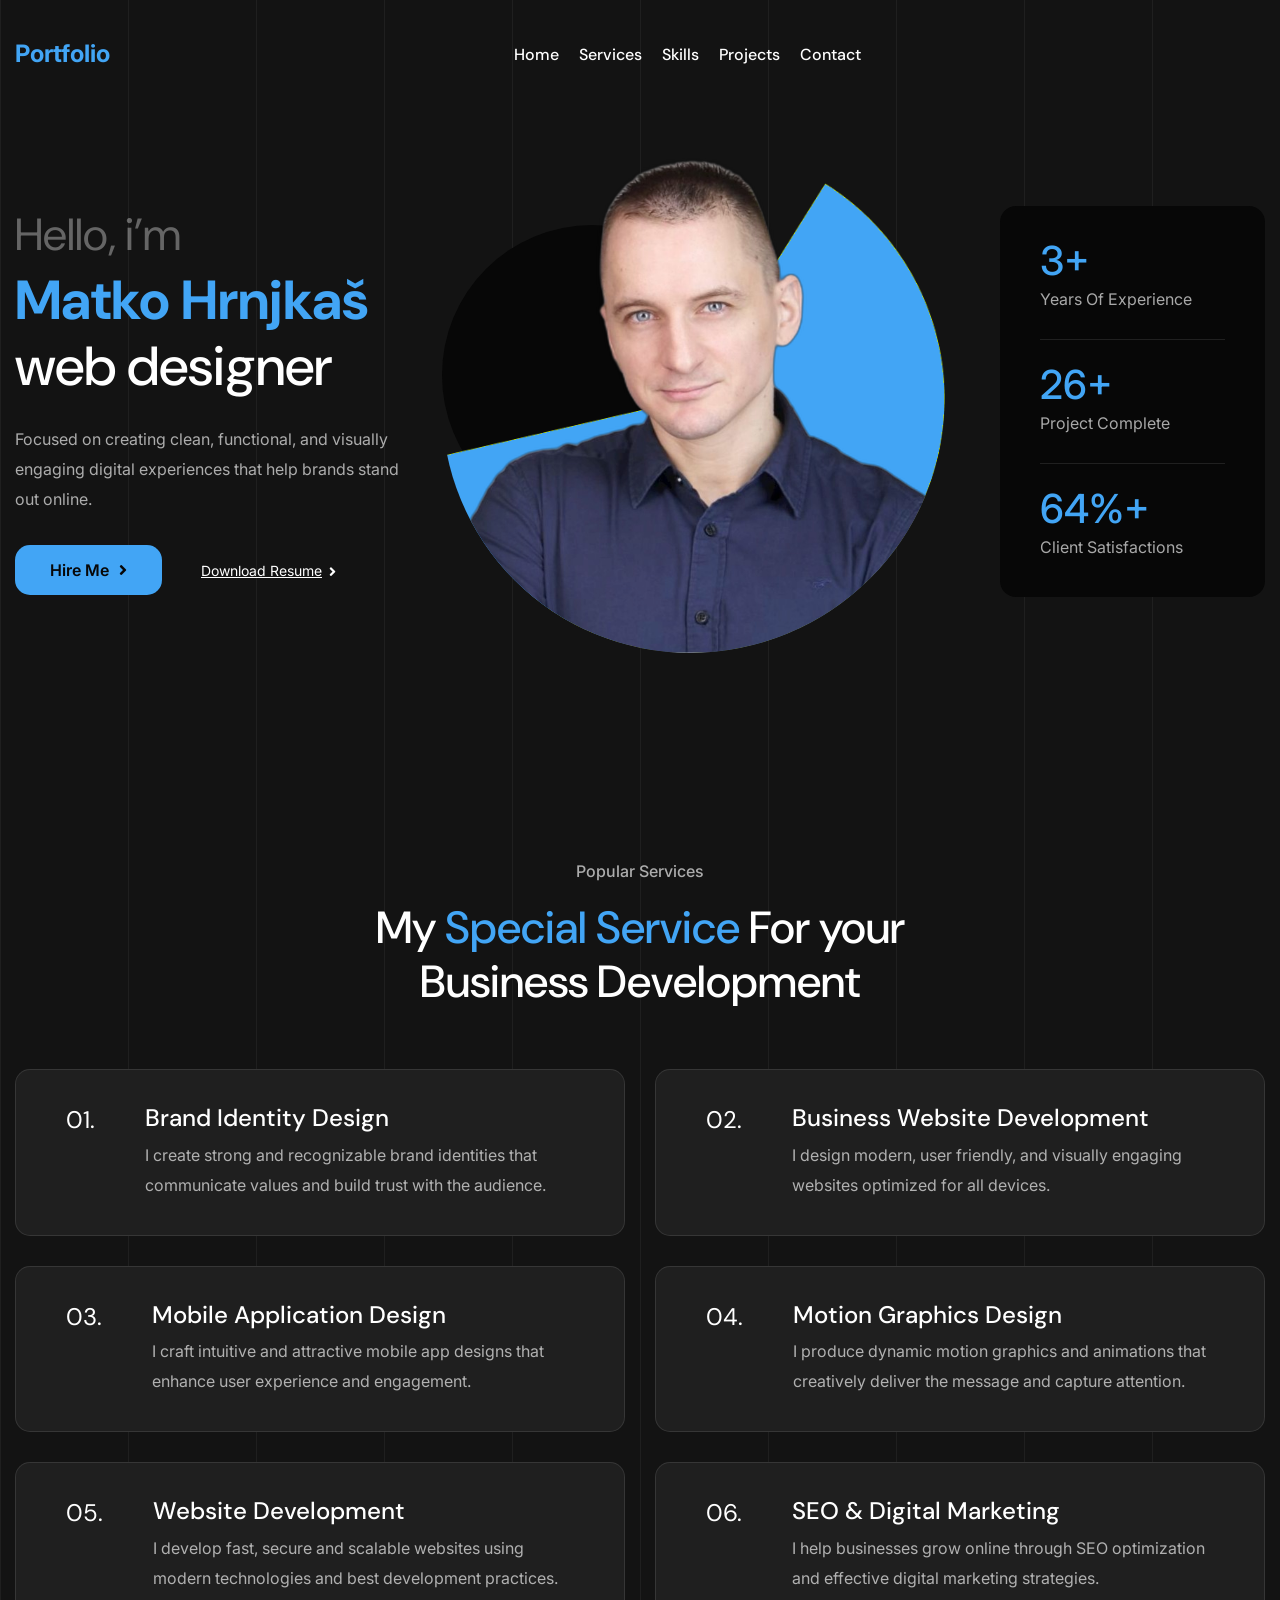
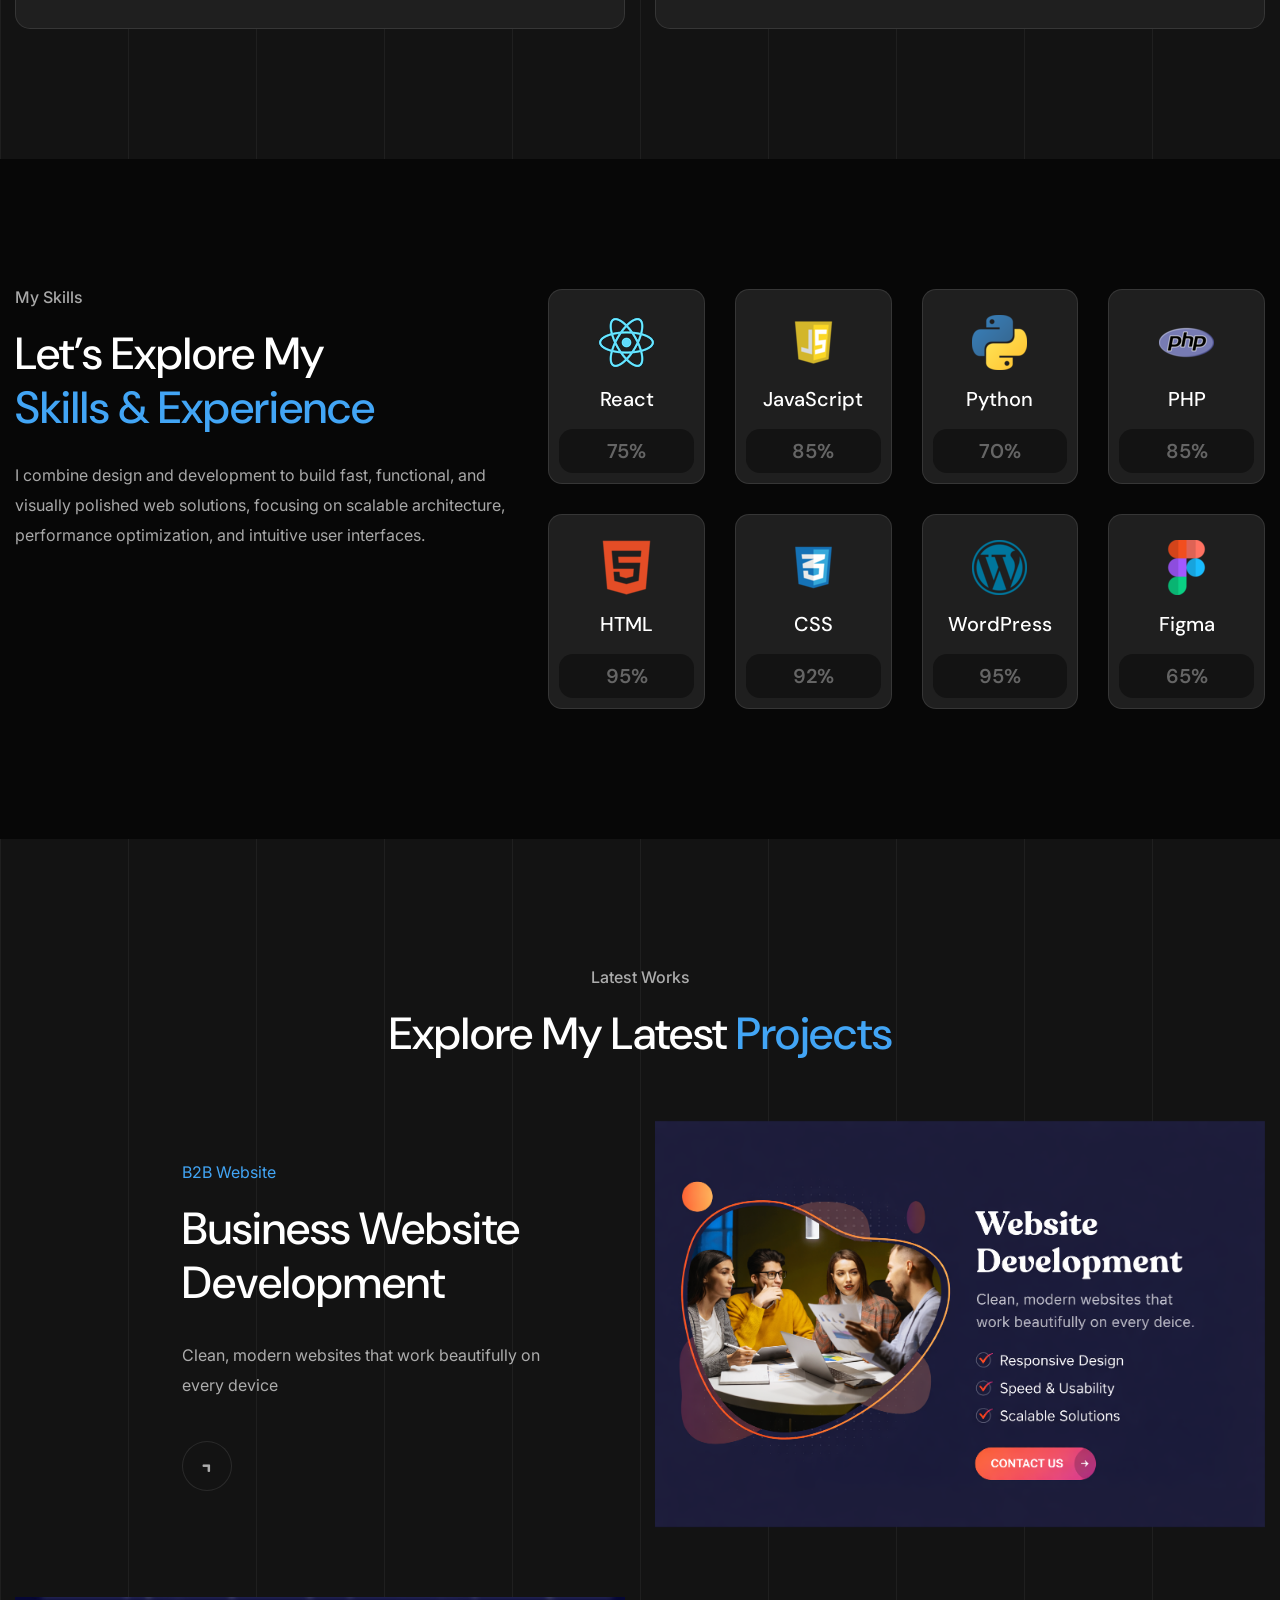
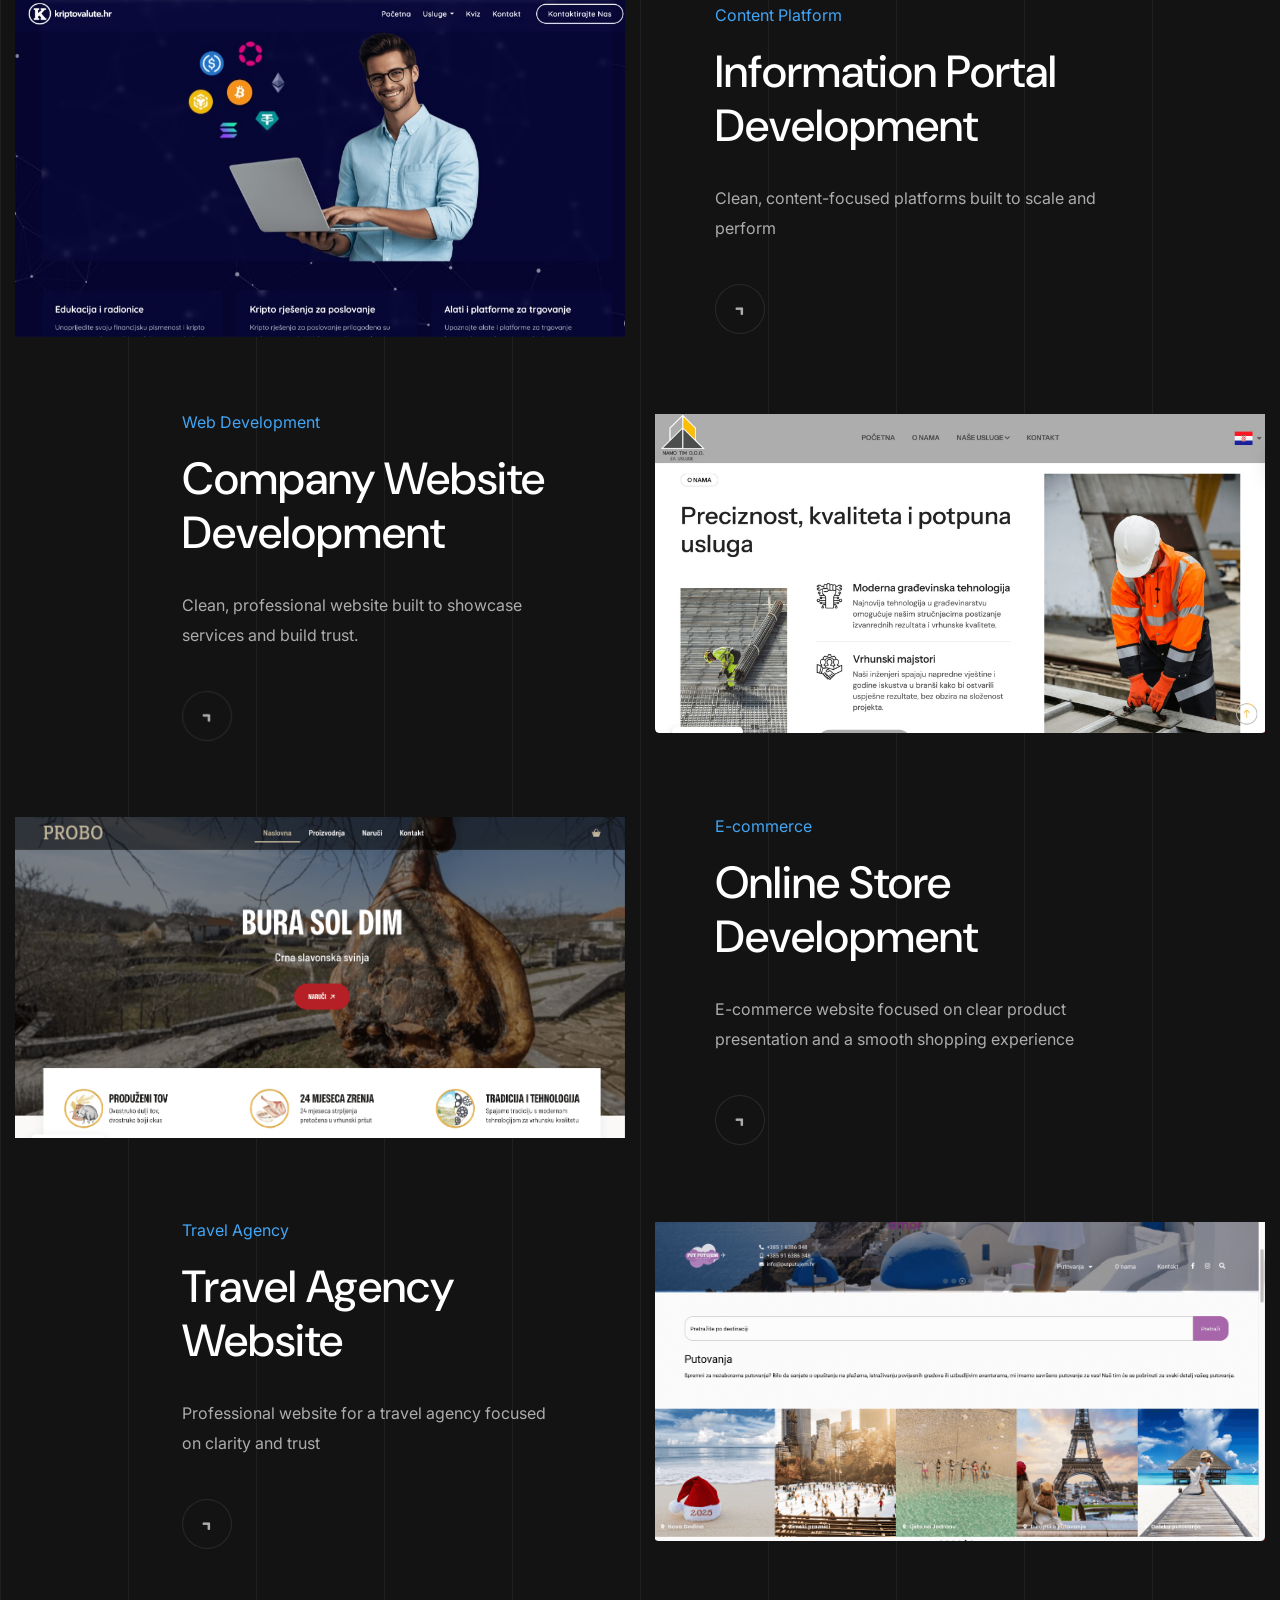
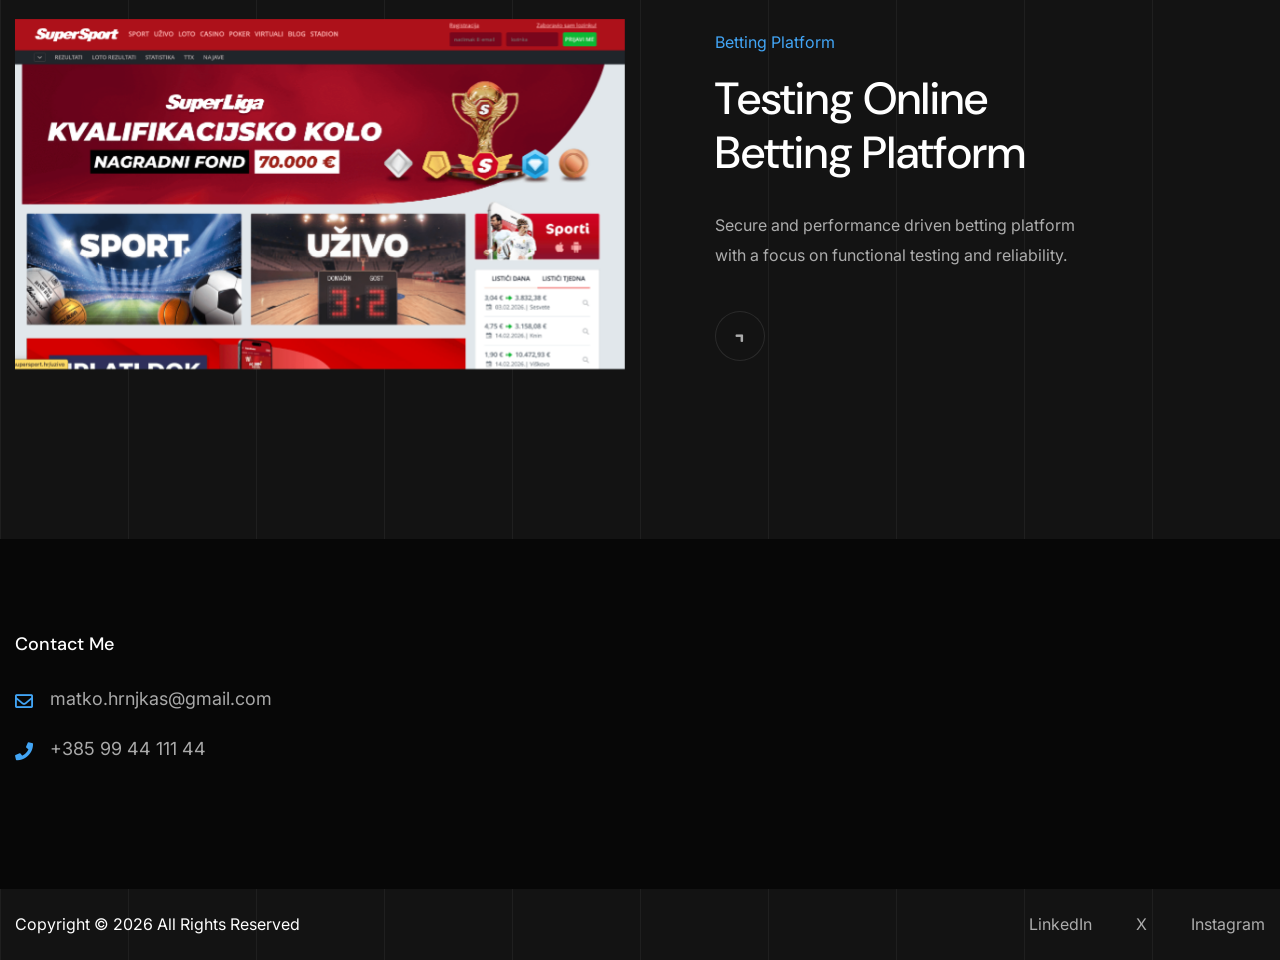
==== index.html @ 4b188180 "Matko portfolio - personalizirana verzija Co-authored-by: Cursor <cursoragent@cursor.com>" ====
<!DOCTYPE html>
<html lang="hr">
<head>
    <meta charset="utf-8">
    <meta name="viewport" content="width=device-width, initial-scale=1">
    <meta name="description" content="Matko Hrnjkaš - web designer i developer. Kreiranje web stranica, brand identiteta i digitalnih rješenja.">
    <title>Matko Hrnjkaš - Web Designer</title>
    <link rel="icon" href="assets/images/favicon.png" type="image/x-icon">
    <link rel="stylesheet" href="https://cdnjs.cloudflare.com/ajax/libs/font-awesome/5.15.4/css/all.min.css">
    <link rel="stylesheet" href="assets/css/bootstrap.min.css">
    <link rel="stylesheet" href="assets/css/animate.min.css">
    <link rel="stylesheet" href="assets/css/style.css">
</head>
<body class="home-one">
    <div class="page-wrapper">

        <div class="preloader"></div>

        <header class="main-header menu-absolute">
            <div class="header-upper">
                <div class="container container-1620 clearfix">

                    <div class="header-inner rel d-flex align-items-center">
                        <div class="logo-outer">
                            <div class="logo"><a href="index.html" style="color: var(--primary-color); font-weight: 700; font-size: 24px; text-decoration: none;">Portfolio</a></div>
                        </div>

                        <div class="nav-outer clearfix mx-auto">
                            <nav class="main-menu navbar-expand-lg">
                                <div class="navbar-header">
                                   <div class="mobile-logo my-15">
                                       <a href="index.html">
                                            <span style="color: var(--primary-color); font-weight: 700; font-size: 24px;">Portfolio</span>
                                       </a>
                                   </div>
                                    <button type="button" class="navbar-toggle me-4" data-bs-toggle="collapse" data-bs-target=".navbar-collapse">
                                        <span class="icon-bar"></span>
                                        <span class="icon-bar"></span>
                                        <span class="icon-bar"></span>
                                    </button>
                                </div>

                                <div class="navbar-collapse collapse clearfix">
                                    <ul class="navigation clearfix">
                                        <li><a href="#home" class="onepage-link">Home</a></li>
                                        <li><a href="#services" class="onepage-link">services</a></li>
                                        <li><a href="#skills" class="onepage-link">skills</a></li>
                                        <li><a href="#portfolio" class="onepage-link">projects</a></li>
                                        <li><a href="mailto:matko.hrnjkas@gmail.com">Contact</a></li>
                                    </ul>
                                </div>
                            </nav>
                        </div>
                    </div>
                </div>
            </div>
        </header>

        <section id="home" class="main-hero-area pt-150 pb-80 rel z-1">
            <div class="container container-1620">
                <div class="row align-items-center">
                    <div class="col-lg-4 col-sm-7">
                        <div class="hero-content rmb-55 wow fadeInUp delay-0-2s">
                            <span class="h2">Hello, i’m </span>
                            <h1><b>Matko Hrnjkaš</b> web designer</h1>
                            <p>Focused on creating clean, functional, and visually engaging digital experiences that help brands stand out online.</p>
                            <div class="hero-btns">
                                <a href="mailto:matko.hrnjkas@gmail.com" class="theme-btn">Hire Me <i class="fas fa-angle-right"></i></a>
                                <a href="mailto:matko.hrnjkas@gmail.com" class="read-more">Download Resume <i class="fas fa-angle-right"></i></a>
                            </div>
                        </div>
                    </div>
                    <div class="col-lg-3 col-sm-5 order-lg-3">
                        <div class="hero-counter-wrap ms-lg-auto rmb-55 wow fadeInUp delay-0-4s">
                            <div class="counter-item counter-text-wrap">
                                <span class="count-text plus" data-speed="3000" data-stop="5">0</span>
                                <span class="counter-title">Years Of Experience</span>
                            </div>
                            <div class="counter-item counter-text-wrap">
                                <span class="count-text plus" data-speed="3000" data-stop="40">0</span>
                                <span class="counter-title">Project Complete</span>
                            </div>
                            <div class="counter-item counter-text-wrap">
                                <span class="count-text percent" data-speed="3000" data-stop="99">0</span>
                                <span class="counter-title">Client Satisfactions</span>
                            </div>
                        </div>
                    </div>
                    <div class="col-lg-5">
                        <div class="author-image-part wow fadeIn delay-0-3s">
                            <div class="bg-circle"></div>
                            <img src="assets/images/hero/me.png" alt="Author">
                            <div class="progress-shape">
                                <img src="assets/images/hero/progress-shape.png?v=3" alt="Progress">
                            </div>
                        </div>
                    </div>
                </div>
            </div>
            <div class="bg-lines">
               <span></span><span></span>
               <span></span><span></span>
               <span></span><span></span>
               <span></span><span></span>
               <span></span><span></span>
            </div>
        </section>

        <section id="services" class="services-area pt-130 rpt-100 pb-100 rpb-70 rel z-1">
            <div class="container">
                <div class="row justify-content-center">
                    <div class="col-xl-6 col-lg-8">
                        <div class="section-title text-center mb-60 wow fadeInUp delay-0-2s">
                            <span class="sub-title mb-15">Popular Services</span>
                            <h2>My <span>Special Service</span> For your Business Development</h2>
                        </div>
                    </div>
                </div>
                <div class="row">
                    <div class="col-lg-6">
                        <div class="service-item wow fadeInUp delay-0-2s">
                            <div class="number">01.</div>
                            <div class="content">
                                <h4>Brand Identity Design</h4>
                                <p>I create strong and recognizable brand identities that communicate values and build trust with the audience.</p>
                            </div>
                           
                        </div>
                    </div>
                    <div class="col-lg-6">
                        <div class="service-item wow fadeInUp delay-0-4s">
                            <div class="number">02.</div>
                            <div class="content">
                                <h4>Business Website Development</h4>
                                <p>I design modern, user friendly, and visually engaging websites optimized for all devices.</p>
                            </div>
                           
                        </div>
                    </div>
                    <div class="col-lg-6">
                        <div class="service-item wow fadeInUp delay-0-2s">
                            <div class="number">03.</div>
                            <div class="content">
                                <h4>Mobile Application Design</h4>
                                <p>I craft intuitive and attractive mobile app designs that enhance user experience and engagement.</p>
                            </div>
                           
                        </div>
                    </div>
                    <div class="col-lg-6">
                        <div class="service-item wow fadeInUp delay-0-4s">
                            <div class="number">04.</div>
                            <div class="content">
                                <h4>Motion Graphics Design</h4>
                                <p>I produce dynamic motion graphics and animations that creatively deliver the message and capture attention.</p>
                            </div>
                           
                        </div>
                    </div>
                    <div class="col-lg-6">
                        <div class="service-item wow fadeInUp delay-0-2s">
                            <div class="number">05.</div>
                            <div class="content">
                                <h4>Website Development</h4>
                                <p>I develop fast, secure and scalable websites using modern technologies and best development practices.</p>
                            </div>
                            
                        </div>
                    </div>
                    <div class="col-lg-6">
                        <div class="service-item wow fadeInUp delay-0-4s">
                            <div class="number">06.</div>
                            <div class="content">
                                <h4>SEO & Digital Marketing</h4>
                                <p>I help businesses grow online through SEO optimization and effective digital marketing strategies.</p>
                            </div>
                            
                        </div>
                    </div>
                </div>
            </div>
            <div class="bg-lines">
               <span></span><span></span>
               <span></span><span></span>
               <span></span><span></span>
               <span></span><span></span>
               <span></span><span></span>
            </div>
        </section>

        <section id="skills" class="skill-area rel z-1">
            <div class="for-bgc-black pt-130 rpt-100 pb-100 rpb-70">
                <div class="container">
                    <div class="row gap-100">
                        <div class="col-lg-5">
                            <div class="skill-content-part rel z-2 rmb-55 wow fadeInUp delay-0-2s">
                                <div class="section-title mb-40">
                                    <span class="sub-title mb-15">My Skills</span>
                                    <h2>Let’s Explore My<br><span>Skills & Experience</span></h2>
                                    <p>I combine design and development to build fast, functional, and visually polished web solutions, focusing on scalable architecture, performance optimization, and intuitive user interfaces.</p>
                                </div>
                                
                            </div>
                        </div>
                        <div class="col-lg-7">
                            <div class="skill-items-wrap">
                                <div class="row">
                                    <div class="col-xl-3 col-lg-4 col-md-3 col-sm-4 col-6">
                                        <div class="skill-item wow fadeInUp delay-0-2s">
                                            <img src="assets/images/skills/skill1.png?v=7" alt="React">
                                            <h5>React</h5>
                                            <span class="percent">75%</span>
                                        </div>
                                    </div>
                                    <div class="col-xl-3 col-lg-4 col-md-3 col-sm-4 col-6">
                                        <div class="skill-item wow fadeInUp delay-0-3s">
                                            <img src="assets/images/skills/skill2.png?v=7" alt="JavaScript">
                                            <h5>JavaScript</h5>
                                            <span class="percent">85%</span>
                                        </div>
                                    </div>
                                    <div class="col-xl-3 col-lg-4 col-md-3 col-sm-4 col-6">
                                        <div class="skill-item wow fadeInUp delay-0-5s">
                                            <img src="assets/images/skills/skill4.png?v=7" alt="Python">
                                            <h5>Python</h5>
                                            <span class="percent">70%</span>
                                        </div>
                                    </div>
                                    <div class="col-xl-3 col-lg-4 col-md-3 col-sm-4 col-6">
                                        <div class="skill-item wow fadeInUp delay-0-5s">
                                            <img src="assets/images/skills/skill8.png?v=8" alt="PHP">
                                            <h5>PHP</h5>
                                            <span class="percent">85%</span>
                                        </div>
                                    </div>
                                    <div class="col-xl-3 col-lg-4 col-md-3 col-sm-4 col-6">
                                        <div class="skill-item wow fadeInUp delay-0-4s">
                                            <img src="assets/images/skills/skill3.png?v=8" alt="HTML">
                                            <h5>HTML</h5>
                                            <span class="percent">95%</span>
                                        </div>
                                    </div>
                                    
                                    <div class="col-xl-3 col-lg-4 col-md-3 col-sm-4 col-6">
                                        <div class="skill-item wow fadeInUp delay-0-2s">
                                            <img src="assets/images/skills/skill5.png?v=7" alt="CSS">
                                            <h5>CSS</h5>
                                            <span class="percent">92%</span>
                                        </div>
                                    </div>
                                    <div class="col-xl-3 col-lg-4 col-md-3 col-sm-4 col-6">
                                        <div class="skill-item wow fadeInUp delay-0-3s">
                                            <img src="assets/images/skills/skill6.png?v=7" alt="WordPress">
                                            <h5>WordPress</h5>
                                            <span class="percent">95%</span>
                                        </div>
                                    </div>
                                    <div class="col-xl-3 col-lg-4 col-md-3 col-sm-4 col-6">
                                        <div class="skill-item wow fadeInUp delay-0-4s">
                                            <img src="assets/images/skills/skill7.png?v=7" alt="Figma">
                                            <h5>Figma</h5>
                                            <span class="percent">65%</span>
                                        </div>
                                    </div>
                                    
                                </div>
                            </div>
                        </div>
                    </div>
                </div>
            </div>
            <div class="bg-lines">
               <span></span><span></span>
               <span></span><span></span>
               <span></span><span></span>
               <span></span><span></span>
               <span></span><span></span>
            </div>
        </section>

        <section id="portfolio" class="projects-area pt-130 rpt-100 pb-100 rpb-70 rel z-1">
            <div class="container">
                <div class="row justify-content-center">
                    <div class="col-xl-12">
                        <div class="section-title text-center mb-60 wow fadeInUp delay-0-2s">
                            <span class="sub-title mb-15">Latest Works</span>
                            <h2>Explore My Latest <span>Projects</span></h2>
                        </div>
                    </div>
                </div>
                <div class="row align-items-center pb-25">
                    <div class="col-lg-6 order-lg-2">
                        <div class="project-image wow fadeInLeft delay-0-2s">
                            <img src="assets/images/projects/project2.png" alt="Project">
                        </div>
                    </div>
                    <div class="col-xl-5 col-lg-6 ms-auto">
                        <div class="project-content wow fadeInRight delay-0-2s">
                            <span class="sub-title">B2B Website</span>
                            <h2><a href="https://web.blocksize.hr/" target="_blank" rel="noopener noreferrer">Business Website Development</a></h2>
                            <p>Clean, modern websites that work beautifully on every device</p>
                            <a href="https://web.blocksize.hr/" target="_blank" rel="noopener noreferrer" class="details-btn"><i class="fas fa-angle-right"></i></a>
                        </div>
                    </div>
                </div>
                <div class="row align-items-center pb-25">
                    <div class="col-lg-6">
                        <div class="project-image wow fadeInLeft delay-0-2s">
                            <img src="assets/images/projects/project3.png" alt="Project">
                        </div>
                    </div>
                    <div class="col-xl-5 col-lg-6">
                        <div class="project-content wow fadeInRight delay-0-2s">
                            <span class="sub-title">Content Platform</span>
                            <h2><a href="https://www.kriptovalute.hr/" target="_blank" rel="noopener noreferrer">Information Portal Development</a></h2>
                            <p>Clean, content-focused platforms built to scale and perform</p>
                            <a href="https://www.kriptovalute.hr/" target="_blank" rel="noopener noreferrer" class="details-btn"><i class="fas fa-angle-right"></i></a>
                        </div>
                    </div>
                </div>
                <div class="row align-items-center pb-25">
                    <div class="col-lg-6 order-lg-2">
                        <div class="project-image">
                            <img src="assets/images/projects/project4.jpg?v=2" alt="Company Website Development">
                        </div>
                    </div>
                    <div class="col-xl-5 col-lg-6 ms-auto">
                        <div class="project-content">
                            <span class="sub-title">Web Development</span>
                            <h2><a href="https://www.namotim.hr/">Company Website Development</a></h2>
                            <p>Clean, professional website built to showcase services and build trust.</p>
                            <a href="https://www.namotim.hr/" target="_blank" rel="noopener noreferrer" class="details-btn"><i class="fas fa-angle-right"></i></a>
                        </div>
                    </div>
                </div>
                <div class="row align-items-center pb-25">
                    <div class="col-lg-6">
                        <div class="project-image wow fadeInLeft delay-0-2s">
                            <img src="assets/images/projects/Probo.hr.png" alt="Project">
                        </div>
                    </div>
                    <div class="col-xl-5 col-lg-6">
                        <div class="project-content wow fadeInRight delay-0-2s">
                            <span class="sub-title">E-commerce</span>
                            <h2><a href="https://www.probo.hr/" target="_blank" rel="noopener noreferrer">Online Store Development</a></h2>
                            <p>E-commerce website focused on clear product presentation and a smooth shopping experience</p>
                            <a href="https://www.probo.hr/" target="_blank" rel="noopener noreferrer" class="details-btn"><i class="fas fa-angle-right"></i></a>
                        </div>
                    </div>
                </div>
                <div class="row align-items-center pb-25">
                    <div class="col-lg-6 order-lg-2">
                        <div class="project-image wow fadeInLeft delay-0-2s">
                            <img src="assets/images/projects/Putputujem.png" alt="Project">
                        </div>
                    </div>
                    <div class="col-xl-5 col-lg-6 ms-auto">
                        <div class="project-content wow fadeInRight delay-0-2s">
                            <span class="sub-title">Travel Agency</span>
                            <h2><a href="https://www.putputujem.hr/" target="_blank" rel="noopener noreferrer">Travel Agency Website</a></h2>
                            <p>Professional website for a travel agency focused on clarity and trust</p>
                            <a href="https://www.putputujem.hr/" target="_blank" rel="noopener noreferrer" class="details-btn"><i class="fas fa-angle-right"></i></a>
                        </div>
                    </div>
                </div>
                <div class="row align-items-center pb-25">
                    <div class="col-lg-6">
                        <div class="project-image wow fadeInLeft delay-0-2s">
                            <img src="assets/images/projects/SuperSport.png" alt="Project">
                        </div>
                    </div>
                    <div class="col-xl-5 col-lg-6">
                        <div class="project-content wow fadeInRight delay-0-2s">
                            <span class="sub-title">Betting Platform</span>
                            <h2><a href="https://www.supersport.hr/" target="_blank" rel="noopener noreferrer">Testing Online Betting Platform</a></h2>
                            <p>Secure and performance driven betting platform with a focus on functional testing and reliability.</p>
                            <a href="https://www.supersport.hr/" target="_blank" rel="noopener noreferrer" class="details-btn"><i class="fas fa-angle-right"></i></a>
                        </div>
                    </div>
                </div>
            </div>
            <div class="bg-lines">
               <span></span><span></span>
               <span></span><span></span>
               <span></span><span></span>
               <span></span><span></span>
               <span></span><span></span>
            </div>
        </section>

        <footer class="main-footer rel z-1">
            <div class="footer-top-wrap bgc-black pt-100 pb-75">
                <div class="container">
                    <div class="row">
                        <div class="col-lg-12">
                            <div class="footer-widget widget_contact_info wow fadeInUp delay-0-6s">
                                <h6 class="footer-title">Contact Me</h6>
                                <ul>
                                    <li><i class="far fa-envelope"></i> <a href="mailto:matko.hrnjkas@gmail.com">matko.hrnjkas@gmail.com</a></li>
                                    <li><i class="fas fa-phone"></i> <a href="tel:+385994411144">+385 99 44 111 44</a></li>
                                </ul>
                            </div>
                        </div>
                    </div>
                </div>
            </div>
            <div class="footer-bottom pt-20 pb-5 rpt-25">
                <div class="container">
                   <div class="row">
                       <div class="col-lg-6">
                            <div class="copyright-text">
                                <p>Copyright © <script>document.write(new Date().getFullYear())</script> All Rights Reserved</p>
                            </div>
                       </div>
                       <div class="col-lg-6 text-lg-end">
                           <ul class="footer-bottom-nav">
                            <li><a href="https://www.linkedin.com/in/mhrnjkas/">LinkedIn</a></li>
                               <li><a href="https://x.com/matkobtc">X</a></li>
                               <li><a href="https://www.instagram.com/m4tk00">Instagram</a></li>
                              
                           </ul>
                       </div>
                   </div>
                    <button class="scroll-top scroll-to-target" data-target="html"><span class="fas fa-angle-double-up"></span></button>
                </div>
                <div class="bg-lines">
                   <span></span><span></span>
                   <span></span><span></span>
                   <span></span><span></span>
                   <span></span><span></span>
                   <span></span><span></span>
                </div>
            </div>
        </footer>

    </div>
   
    
    <script src="assets/js/jquery-3.6.0.min.js"></script>
    <script src="assets/js/bootstrap.min.js"></script>
    <script src="assets/js/appear.min.js"></script>
    <script src="assets/js/wow.min.js"></script>
    <script src="assets/js/script.js"></script>
</body>
</html>
---- assets/css/style.css ----
@charset "UTF-8";
@import url("https://fonts.googleapis.com/css2?family=DM+Sans:wght@400;500;700&family=Inter:wght@400;500&display=swap");
/*******************************************************/
/******************* ## Default Style *****************/
/*******************************************************/
* {
  margin: 0;
  padding: 0;
  border: none;
  outline: none;
  -webkit-box-shadow: none;
  box-shadow: none; }

body {
  color: var(--base-color);
  background: #131313;
  font-weight: 400;
  line-height: 30px;
  font-size: 16px;
  font-family: "Inter", sans-serif;
  --base-color: rgba(255, 255, 255, 0.65);
  --heading-color: #FFFFFF;
  --primary-color: #42A5F5;
  --lighter-color: #1F1F1F;
  --black-color: #070707;
  --border-color: rgba(255, 255, 255, 0.1); }

a {
  color: var(--base-color);
  cursor: pointer;
  outline: none;
  -webkit-transition: 0.5s;
  -o-transition: 0.5s;
  transition: 0.5s;
  text-decoration: none; }
  a:hover, a:focus, a:visited {
    text-decoration: none;
    outline: none; }
  a:hover {
    color: var(--primary-color); }

h1 a, h2 a, h3 a, h4 a, h5 a, h6 a {
  color: var(--heading-color); }

.text-white h1,
.text-white h2,
.text-white h3,
.text-white h4,
.text-white h5,
.text-white h6,
.text-white h1 a,
.text-white h2 a,
.text-white h3 a,
.text-white h4 a,
.text-white h5 a,
.text-white h6 a {
  color: white; }

ul, li {
  list-style: none;
  padding: 0;
  margin: 0; }

img {
  max-width: 100%;
  display: inline-block; }

mark {
  color: var(--primary-color);
  background: transparent;
  text-decoration: underline; }

header:after, section:after, footer:after {
  display: block;
  clear: both;
  content: ""; }

/*======= Input Styles =======*/
input,
select,
textarea,
.nice-select,
.form-control {
  width: 100%;
  height: auto;
  border: none;
  font-size: 20px;
  border-radius: 0;
  padding: 20px 0;
  background-color: #fff;
  border-bottom: 2px solid rgba(41, 41, 41, 0.1); }
  input::-webkit-input-placeholder,
  select::-webkit-input-placeholder,
  textarea::-webkit-input-placeholder,
  .nice-select::-webkit-input-placeholder,
  .form-control::-webkit-input-placeholder {
    color: var(--heading-color); }
  input:-ms-input-placeholder,
  select:-ms-input-placeholder,
  textarea:-ms-input-placeholder,
  .nice-select:-ms-input-placeholder,
  .form-control:-ms-input-placeholder {
    color: var(--heading-color); }
  input::-ms-input-placeholder,
  select::-ms-input-placeholder,
  textarea::-ms-input-placeholder,
  .nice-select::-ms-input-placeholder,
  .form-control::-ms-input-placeholder {
    color: var(--heading-color); }
  input::placeholder,
  select::placeholder,
  textarea::placeholder,
  .nice-select::placeholder,
  .form-control::placeholder {
    color: var(--heading-color); }
  input:focus,
  select:focus,
  textarea:focus,
  .nice-select:focus,
  .form-control:focus {
    border-bottom: 2px solid rgba(41, 41, 41, 0.1); }

.nice-select {
  font-size: 20px;
  line-height: 1.3; }
  .nice-select:after {
    width: 8px;
    height: 8px;
    right: 8px;
    border-color: var(--heading-color); }
  .nice-select .current {
    font-weight: 500;
    color: var(--heading-color); }
  .nice-select .list {
    min-width: 100%;
    border-radius: 0; }

textarea {
  display: inherit;
  padding-top: 20px; }

label {
  cursor: pointer;
  font-weight: 500;
  margin-bottom: 5px;
  color: var(--base-color); }

.form-group {
  position: relative;
  margin-bottom: 15px; }

input:focus,
button:focus,
.form-control:focus {
  outline: none;
  -webkit-box-shadow: none;
  box-shadow: none;
  border-color: #cfdbf1; }

input[type=search]::-ms-clear {
  display: none;
  width: 0;
  height: 0; }

input[type=search]::-ms-reveal {
  display: none;
  width: 0;
  height: 0; }

input[type=search]::-webkit-search-decoration,
input[type=search]::-webkit-search-cancel-button,
input[type=search]::-webkit-search-results-button,
input[type=search]::-webkit-search-results-decoration {
  display: none; }

input[type=checkbox], input[type=radio] {
  height: auto;
  width: auto; }

/* For Scroll Animation */
html {
  scroll-behavior: unset !important; }

/*******************************************************/
/*****************  ## Common Classes *****************/
/*******************************************************/
.page-wrapper {
  position: relative;
  z-index: 9;
  width: 100%;
  margin: 0 auto;
  overflow: hidden;
  min-width: 300px; }

@media only screen and (min-width: 1200px) {
  .container {
    max-width: 1320px;
    padding-left: 15px;
    padding-right: 15px; }
    .container.container-1620 {
      max-width: 1650px; }
    .container.container-1200 {
      max-width: 1230px; } }

@media only screen and (min-width: 1400px) {
  .container-fluid {
    padding-left: 70px;
    padding-right: 70px; } }

@media only screen and (min-width: 1400px) {
  .container-fluid.gap-wide {
    padding-left: 100px;
    padding-right: 100px; } }

.row {
  --bs-gutter-x: 30px; }

@media only screen and (min-width: 1200px) {
  .row-cols-xl-7 > * {
    width: 14.2857%;
    -webkit-box-flex: 0;
    -ms-flex: 0 0 auto;
    flex: 0 0 auto; } }

.no-gap {
  margin-left: 0;
  margin-right: 0; }
  .no-gap > div {
    padding-left: 0;
    padding-right: 0; }

@media only screen and (min-width: 1400px) {
  .gap-10 {
    --bs-gutter-x: 10px; } }

@media only screen and (min-width: 1400px) {
  .gap-20 {
    --bs-gutter-x: 20px; } }

@media only screen and (min-width: 1400px) {
  .gap-30 {
    --bs-gutter-x: 30px; } }

@media only screen and (min-width: 1400px) {
  .gap-40 {
    --bs-gutter-x: 40px; } }

@media only screen and (min-width: 1400px) {
  .gap-50 {
    --bs-gutter-x: 50px; } }

@media only screen and (min-width: 1400px) {
  .gap-60 {
    --bs-gutter-x: 60px; } }

@media only screen and (min-width: 1400px) {
  .gap-70 {
    --bs-gutter-x: 70px; } }

@media only screen and (min-width: 1400px) {
  .gap-80 {
    --bs-gutter-x: 80px; } }

@media only screen and (min-width: 1400px) {
  .gap-90 {
    --bs-gutter-x: 90px; } }

@media only screen and (min-width: 1400px) {
  .gap-100 {
    --bs-gutter-x: 100px; } }

@media only screen and (min-width: 1400px) {
  .gap-110 {
    --bs-gutter-x: 110px; } }

@media only screen and (min-width: 1400px) {
  .gap-120 {
    --bs-gutter-x: 120px; } }

@media only screen and (min-width: 1400px) {
  .gap-130 {
    --bs-gutter-x: 130px; } }

@media only screen and (min-width: 1400px) {
  .gap-140 {
    --bs-gutter-x: 140px; } }

@media only screen and (min-width: 1400px) {
  .gap-150 {
    --bs-gutter-x: 150px; } }

@media only screen and (max-width: 375px) {
  .col-small {
    -webkit-box-flex: 0;
    -ms-flex: 0 0 100%;
    flex: 0 0 100%;
    max-width: 100%; } }

/** Section Title style **/
.section-title {
  margin-top: -7px; }
  .section-title .sub-title {
    font-weight: 500;
    display: block;
    color: rgba(255, 255, 255, 0.65); }
  .section-title h2 {
    margin-bottom: 25px; }
    .section-title h2 span {
      color: var(--primary-color); }
    @media only screen and (max-width: 767px) {
      .section-title h2 {
        font-size: 35px; } }
    @media only screen and (max-width: 479px) {
      .section-title h2 {
        font-size: 30px;
        line-height: 1.3; } }
  .section-title h6 {
    font-size: 18px; }
    .section-title h6 span {
      color: var(--primary-color); }

/** Button style **/
.theme-btn,
a.theme-btn {
  z-index: 1;
  cursor: pointer;
  overflow: hidden;
  -webkit-transition: 0.5s;
  -o-transition: 0.5s;
  transition: 0.5s;
  font-weight: 600;
  text-align: center;
  padding: 10px 35px;
  -webkit-box-align: center;
  -ms-flex-align: center;
  align-items: center;
  position: relative;
  color: var(--black-color);
  border-radius: 15px;
  display: -webkit-inline-box;
  display: -ms-inline-flexbox;
  display: inline-flex;
  -webkit-box-pack: center;
  -ms-flex-pack: center;
  justify-content: center;
  text-transform: capitalize;
  background: var(--primary-color); }
  .theme-btn i,
  a.theme-btn i {
    -webkit-transition: 0.5s;
    -o-transition: 0.5s;
    transition: 0.5s;
    margin-left: 10px; }
  .theme-btn:hover i,
  a.theme-btn:hover i {
    margin-left: 13px;
    margin-right: -3px; }
  @media only screen and (max-width: 575px) {
    .theme-btn,
    a.theme-btn {
      padding: 8px 25px; } }
  .theme-btn.style-two,
  a.theme-btn.style-two {
    color: var(--base-color);
    background: transparent;
    border: 1px solid rgba(41, 41, 41, 0.1); }
    .theme-btn.style-two:hover,
    a.theme-btn.style-two:hover {
      color: white;
      background: var(--primary-color);
      border-color: var(--primary-color); }
  .theme-btn.style-three,
  a.theme-btn.style-three {
    background: var(--heading-color); }

/* Details Btn */
.details-btn {
  width: 50px;
  height: 50px;
  background: #131313;
  line-height: 50px;
  border-radius: 50%;
  text-align: center;
  display: inline-block;
  -webkit-transform: rotate(-45deg);
  -ms-transform: rotate(-45deg);
  transform: rotate(-45deg);
  border: 1px solid var(--border-color); }
  .details-btn:hover {
    color: var(--black-color);
    background: var(--primary-color); }

/* Read More */
.read-more {
  color: white;
  font-size: 14px;
  -webkit-box-align: center;
  -ms-flex-align: center;
  align-items: center;
  display: -webkit-inline-box;
  display: -ms-inline-flexbox;
  display: inline-flex;
  text-transform: capitalize; }
  .read-more i {
    float: right;
    margin-top: 2px;
    margin-left: 7px;
    -webkit-transition: 0.5s;
    -o-transition: 0.5s;
    transition: 0.5s; }
  .read-more:hover {
    color: var(--primary-color); }
    .read-more:hover i {
      margin-left: 10px; }

/* List style one */
.list-style-one li {
  color: white;
  display: -webkit-box;
  display: -ms-flexbox;
  display: flex;
  font-weight: 500;
  -webkit-box-align: center;
  -ms-flex-align: center;
  align-items: center; }
  @media only screen and (min-width: 376px) {
    .list-style-one li {
      font-size: 20px; } }
  .list-style-one li:before {
    content: "\f00c";
    line-height: 1;
    margin-top: 2px;
    margin-right: 12px;
    color: var(--primary-color);
    font-family: "Font Awesome 5 Pro"; }
  .list-style-one li:not(:last-child) {
    margin-bottom: 20px; }

.list-style-one.two-column {
  display: -webkit-box;
  display: -ms-flexbox;
  display: flex;
  -ms-flex-wrap: wrap;
  flex-wrap: wrap; }
  .list-style-one.two-column li {
    width: 48%; }
    @media only screen and (max-width: 479px) {
      .list-style-one.two-column li {
        width: 100%; } }

/* List style two */
.list-style-two li {
  display: -webkit-box;
  display: -ms-flexbox;
  display: flex;
  -webkit-box-align: center;
  -ms-flex-align: center;
  align-items: center; }
  @media only screen and (min-width: 376px) {
    .list-style-two li {
      font-size: 20px; } }
  .list-style-two li:before {
    content: "\f00c";
    line-height: 1;
    font-size: 16px;
    margin-right: 20px;
    color: var(--lighter-color);
    width: 30px;
    height: 30px;
    background: var(--primary-color);
    line-height: 30px;
    border-radius: 50%;
    text-align: center;
    font-family: "Font Awesome 5 Pro"; }
  .list-style-two li:not(:last-child) {
    margin-bottom: 25px; }

/** Social Link One **/
.social-style-one {
  -ms-flex-wrap: wrap;
  flex-wrap: wrap;
  display: -webkit-inline-box;
  display: -ms-inline-flexbox;
  display: inline-flex;
  margin-left: -5px;
  margin-right: -5px; }
  .social-style-one a {
    color: #B0AFAF;
    font-size: 14px;
    margin-left: 5px;
    margin-right: 5px;
    width: 35px;
    height: 35px;
    background: #0C0B0B;
    line-height: 35px;
    border-radius: 50%;
    text-align: center; }
    .social-style-one a:hover {
      color: var(--black-color);
      background: var(--primary-color); }

/** Social Link Two **/
.social-style-two {
  -ms-flex-wrap: wrap;
  flex-wrap: wrap;
  display: -webkit-inline-box;
  display: -ms-inline-flexbox;
  display: inline-flex;
  margin-left: -12px;
  margin-right: -12px; }
  .social-style-two a {
    color: rgba(255, 255, 255, 0.35);
    margin-left: 12px;
    margin-right: 12px; }
    .social-style-two a:hover {
      color: var(--primary-color); }

/*** Preloader style ** */
.preloader {
  position: fixed;
  left: 0;
  top: 0;
  width: 100%;
  height: 100%;
  z-index: 9999999;
  background-color: #131313;
  background-repeat: no-repeat;
  background-position: center center;
  background-image: url(../images/preloader.gif); }

/* Pagination */
.pagination {
  -webkit-box-align: center;
  -ms-flex-align: center;
  align-items: center;
  margin-left: -15px;
  margin-right: -15px; }
  .pagination li {
    margin: 10px 15px 0; }
    .pagination li a,
    .pagination li .page-link {
      padding: 0;
      border: none;
      font-size: 24px;
      -webkit-box-shadow: none;
      box-shadow: none;
      font-weight: 600;
      color: var(--base-color);
      background: transparent; }
    .pagination li.active .page-link, .pagination li:hover:not(.disabled) .page-link {
      background: transparent;
      color: var(--primary-color); }

/* Rating */
.ratting {
  line-height: 1;
  -webkit-box-align: center;
  -ms-flex-align: center;
  align-items: center;
  display: -webkit-inline-box;
  display: -ms-inline-flexbox;
  display: inline-flex;
  margin-left: -5px;
  margin-right: -5px; }
  .ratting i {
    margin: 5px;
    color: #AB6034; }

/*** Slick Arrows ***/
.slick-arrow {
  width: 50px;
  height: 50px;
  color: white;
  -webkit-transition: 0.5s;
  -o-transition: 0.5s;
  transition: 0.5s;
  line-height: 50px;
  border-radius: 50%;
  background: transparent;
  border: 1px solid var(--border-color); }
  .slick-arrow:focus, .slick-arrow:hover {
    color: var(--black-color);
    background: var(--primary-color);
    border-color: var(--primary-color); }

.slider-arrows button:first-child {
  margin-right: 5px;
  -webkit-transform: rotate(45deg);
  -ms-transform: rotate(45deg);
  transform: rotate(45deg); }

.slider-arrows button:last-child {
  -webkit-transform: rotate(-45deg);
  -ms-transform: rotate(-45deg);
  transform: rotate(-45deg); }

/*** Slick Dots ***/
.slick-dots {
  display: -webkit-box;
  display: -ms-flexbox;
  display: flex;
  -webkit-box-align: center;
  -ms-flex-align: center;
  align-items: center;
  -webkit-box-pack: center;
  -ms-flex-pack: center;
  justify-content: center; }
  .slick-dots li {
    position: relative;
    cursor: pointer;
    margin: 8px;
    width: 6px;
    height: 6px;
    opacity: 0.3;
    -webkit-transition: 0.5s;
    -o-transition: 0.5s;
    transition: 0.5s;
    border-radius: 50%;
    background: #1D1B1A; }
    .slick-dots li button {
      opacity: 0;
      height: 0; }
    .slick-dots li:before {
      content: '';
      width: 0;
      height: 0;
      left: 50%;
      top: 50%;
      -webkit-transition: 0.5s;
      -o-transition: 0.5s;
      transition: 0.5s;
      border-radius: 50%;
      position: absolute;
      border: 1px solid var(--primary-color);
      -webkit-transform: translate(-50%, -50%);
      -ms-transform: translate(-50%, -50%);
      transform: translate(-50%, -50%); }
    .slick-dots li.slick-active {
      background: var(--primary-color);
      opacity: 1; }
      .slick-dots li.slick-active:before {
        width: 21px;
        height: 21px; }

/* Before After none */
.before-after-none:after, .before-after-none:before {
  display: none; }

/*** Scroll Top style ***/
.scroll-top {
  position: fixed;
  bottom: 25px;
  right: 0;
  width: 40px;
  height: 40px;
  z-index: 99;
  color: black;
  display: none;
  font-size: 14px;
  cursor: pointer;
  line-height: 40px;
  border-radius: 5px;
  background: var(--primary-color);
  -webkit-animation: pulse 2s infinite;
  animation: pulse 2s infinite; }

/* Text White */
.text-white *, .text-white a,
.text-white .count-text,
.text-white .footer-newsletter-content .sub-title {
  color: white; }

.text-white li li .dropdown-btn span {
  color: var(--heading-color); }

.text-white .copyright-area p {
  opacity: 0.5; }

.text-white .copyright-area a {
  opacity: 0.5; }
  .text-white .copyright-area a:hover {
    opacity: 1; }

/*Project Filter*/
.filter-btns-one {
  display: -webkit-box;
  display: -ms-flexbox;
  display: flex;
  -ms-flex-wrap: wrap;
  flex-wrap: wrap;
  margin-left: -20px;
  margin-right: -20px; }
  .filter-btns-one li {
    line-height: 1;
    cursor: pointer;
    font-size: 18px;
    -webkit-transition: 0.5s;
    -o-transition: 0.5s;
    transition: 0.5s;
    font-weight: 500;
    position: relative;
    margin: 0 20px 20px;
    padding-bottom: 15px;
    color: rgba(255, 255, 255, 0.35); }
    .filter-btns-one li:after {
      opacity: 0;
      content: '';
      position: absolute;
      left: 0;
      top: 100%;
      width: 30px;
      height: 3px;
      -webkit-transition: 0.5s;
      -o-transition: 0.5s;
      transition: 0.5s;
      background: var(--primary-color); }
    .filter-btns-one li.current {
      color: var(--primary-color); }
      .filter-btns-one li.current:after {
        opacity: 1; }

.bg-lines span {
  top: 0;
  z-index: -1;
  width: 1px;
  height: 100%;
  position: absolute;
  -webkit-animation: leftRightOne 18s infinite;
  animation: leftRightOne 18s infinite;
  background: rgba(255, 255, 255, 0.05); }
  .bg-lines span:nth-child(1) {
    left: 10%; }
  .bg-lines span:nth-child(2) {
    left: 20%; }
  .bg-lines span:nth-child(3) {
    left: 30%; }
  .bg-lines span:nth-child(4) {
    left: 40%; }
  .bg-lines span:nth-child(5) {
    left: 50%; }
  .bg-lines span:nth-child(6) {
    left: 60%; }
  .bg-lines span:nth-child(7) {
    left: 70%; }
  .bg-lines span:nth-child(8) {
    left: 80%; }
  .bg-lines span:nth-child(9) {
    left: 90%; }

/* Position */
.rel {
  position: relative; }

.z-0 {
  z-index: 0; }

.z-1 {
  z-index: 1; }

.z-2 {
  z-index: 2; }

.z-3 {
  z-index: 3; }

.z-4 {
  z-index: 4; }

.z-5 {
  z-index: 5; }

.overlay {
  z-index: 1;
  position: relative; }
  .overlay::before {
    position: absolute;
    content: "";
    width: 100%;
    height: 100%;
    z-index: -1;
    top: 0;
    left: 0;
    opacity: 0.75;
    background-color: var(--heading-color); }

/* Backgruond Size */
.bgs-cover {
  background-size: cover;
  background-position: center; }

/* Color + Background */
.bgc-black {
  background-color: var(--black-color); }

.bgc-primary {
  background-color: var(--primary-color); }

.bgc-lighter {
  background-color: var(--lighter-color); }

.for-bgc-black {
  max-width: 1620px;
  margin-left: auto;
  margin-right: auto;
  background: var(--black-color); }

/* Border Radius */
.br-5 {
  border-radius: 5px; }

.br-10 {
  border-radius: 10px; }

.br-15 {
  border-radius: 15px; }

.br-20 {
  border-radius: 20px; }

.br-25 {
  border-radius: 25px; }

.br-30 {
  border-radius: 30px; }

/* Home Two */
.home-two .theme-btn {
  border-radius: 0;
  text-transform: uppercase; }
  @media only screen and (min-width: 992px) {
    .home-two .theme-btn {
      padding: 13px 38px;
      letter-spacing: 2.55px; } }

.home-two .sub-title {
  font-size: 17px;
  display: -webkit-inline-box;
  display: -ms-inline-flexbox;
  display: inline-flex;
  color: var(--primary-color);
  text-transform: uppercase; }
  .home-two .sub-title i {
    margin-right: 10px; }

.home-two .section-title h2 {
  line-height: 1.36;
  text-transform: uppercase; }
  @media only screen and (min-width: 992px) {
    .home-two .section-title h2 {
      font-size: 50px; } }

.home-two .bgc-black {
  --black-color: #0F0E0E; }

/*******************************************************/
/******************* ## Repeat Style ******************/
/*******************************************************/
.heading,
input,
select,
textarea,
.nice-select,
.form-control,
h1,
.h1,
h2,
.h2,
h3,
.h3,
h4,
.h4,
h5,
.h5,
h6,
.h6,
.accordion-item .accordion-button {
  color: var(--heading-color);
  font-family: "DM Sans", sans-serif; }

h1, .h1 {
  font-size: 65px; }

h2, .h2 {
  font-size: 45px; }

h3, .h3 {
  line-height: 1.3;
  font-size: 30px; }

h4, .h4 {
  line-height: 1.1;
  font-size: 24px; }

h5, .h5 {
  line-height: 1.4;
  font-size: 20px; }

h6, .h6 {
  font-size: 16px; }

/*******************************************************/
/************** ## Padding Margin Spacing *************/
/*******************************************************/
/* Padding Around */
.p-5 {
  padding: 5px !important; }

.p-10 {
  padding: 10px; }

.p-15 {
  padding: 15px; }

.p-20 {
  padding: 20px; }

.p-25 {
  padding: 25px; }

.p-30 {
  padding: 30px; }

.p-35 {
  padding: 35px; }

.p-40 {
  padding: 40px; }

.p-45 {
  padding: 45px; }

.p-50 {
  padding: 50px; }

.p-55 {
  padding: 55px; }

.p-60 {
  padding: 60px; }

.p-65 {
  padding: 65px; }

.p-70 {
  padding: 70px; }

.p-75 {
  padding: 75px; }

.p-80 {
  padding: 80px; }

.p-85 {
  padding: 85px; }

.p-90 {
  padding: 90px; }

.p-95 {
  padding: 95px; }

.p-100 {
  padding: 100px; }

.p-105 {
  padding: 105px; }

.p-110 {
  padding: 110px; }

.p-115 {
  padding: 115px; }

.p-120 {
  padding: 120px; }

.p-125 {
  padding: 125px; }

.p-130 {
  padding: 130px; }

.p-135 {
  padding: 135px; }

.p-140 {
  padding: 140px; }

.p-145 {
  padding: 145px; }

.p-150 {
  padding: 150px; }

.p-155 {
  padding: 155px; }

.p-160 {
  padding: 160px; }

.p-165 {
  padding: 165px; }

.p-170 {
  padding: 170px; }

.p-175 {
  padding: 175px; }

.p-180 {
  padding: 180px; }

.p-185 {
  padding: 185px; }

.p-190 {
  padding: 190px; }

.p-195 {
  padding: 195px; }

.p-200 {
  padding: 200px; }

.p-205 {
  padding: 205px; }

.p-210 {
  padding: 210px; }

.p-215 {
  padding: 215px; }

.p-220 {
  padding: 220px; }

.p-225 {
  padding: 225px; }

.p-230 {
  padding: 230px; }

.p-235 {
  padding: 235px; }

.p-240 {
  padding: 240px; }

.p-245 {
  padding: 245px; }

.p-250 {
  padding: 250px; }

/* Padding Top */
.pt-5,
.py-5 {
  padding-top: 5px !important; }

.pt-10,
.py-10 {
  padding-top: 10px; }

.pt-15,
.py-15 {
  padding-top: 15px; }

.pt-20,
.py-20 {
  padding-top: 20px; }

.pt-25,
.py-25 {
  padding-top: 25px; }

.pt-30,
.py-30 {
  padding-top: 30px; }

.pt-35,
.py-35 {
  padding-top: 35px; }

.pt-40,
.py-40 {
  padding-top: 40px; }

.pt-45,
.py-45 {
  padding-top: 45px; }

.pt-50,
.py-50 {
  padding-top: 50px; }

.pt-55,
.py-55 {
  padding-top: 55px; }

.pt-60,
.py-60 {
  padding-top: 60px; }

.pt-65,
.py-65 {
  padding-top: 65px; }

.pt-70,
.py-70 {
  padding-top: 70px; }

.pt-75,
.py-75 {
  padding-top: 75px; }

.pt-80,
.py-80 {
  padding-top: 80px; }

.pt-85,
.py-85 {
  padding-top: 85px; }

.pt-90,
.py-90 {
  padding-top: 90px; }

.pt-95,
.py-95 {
  padding-top: 95px; }

.pt-100,
.py-100 {
  padding-top: 100px; }

.pt-105,
.py-105 {
  padding-top: 105px; }

.pt-110,
.py-110 {
  padding-top: 110px; }

.pt-115,
.py-115 {
  padding-top: 115px; }

.pt-120,
.py-120 {
  padding-top: 120px; }

.pt-125,
.py-125 {
  padding-top: 125px; }

.pt-130,
.py-130 {
  padding-top: 130px; }

.pt-135,
.py-135 {
  padding-top: 135px; }

.pt-140,
.py-140 {
  padding-top: 140px; }

.pt-145,
.py-145 {
  padding-top: 145px; }

.pt-150,
.py-150 {
  padding-top: 150px; }

.pt-155,
.py-155 {
  padding-top: 155px; }

.pt-160,
.py-160 {
  padding-top: 160px; }

.pt-165,
.py-165 {
  padding-top: 165px; }

.pt-170,
.py-170 {
  padding-top: 170px; }

.pt-175,
.py-175 {
  padding-top: 175px; }

.pt-180,
.py-180 {
  padding-top: 180px; }

.pt-185,
.py-185 {
  padding-top: 185px; }

.pt-190,
.py-190 {
  padding-top: 190px; }

.pt-195,
.py-195 {
  padding-top: 195px; }

.pt-200,
.py-200 {
  padding-top: 200px; }

.pt-205,
.py-205 {
  padding-top: 205px; }

.pt-210,
.py-210 {
  padding-top: 210px; }

.pt-215,
.py-215 {
  padding-top: 215px; }

.pt-220,
.py-220 {
  padding-top: 220px; }

.pt-225,
.py-225 {
  padding-top: 225px; }

.pt-230,
.py-230 {
  padding-top: 230px; }

.pt-235,
.py-235 {
  padding-top: 235px; }

.pt-240,
.py-240 {
  padding-top: 240px; }

.pt-245,
.py-245 {
  padding-top: 245px; }

.pt-250,
.py-250 {
  padding-top: 250px; }

/* Padding Bottom */
.pb-5,
.py-5 {
  padding-bottom: 5px !important; }

.pb-10,
.py-10 {
  padding-bottom: 10px; }

.pb-15,
.py-15 {
  padding-bottom: 15px; }

.pb-20,
.py-20 {
  padding-bottom: 20px; }

.pb-25,
.py-25 {
  padding-bottom: 25px; }

.pb-30,
.py-30 {
  padding-bottom: 30px; }

.pb-35,
.py-35 {
  padding-bottom: 35px; }

.pb-40,
.py-40 {
  padding-bottom: 40px; }

.pb-45,
.py-45 {
  padding-bottom: 45px; }

.pb-50,
.py-50 {
  padding-bottom: 50px; }

.pb-55,
.py-55 {
  padding-bottom: 55px; }

.pb-60,
.py-60 {
  padding-bottom: 60px; }

.pb-65,
.py-65 {
  padding-bottom: 65px; }

.pb-70,
.py-70 {
  padding-bottom: 70px; }

.pb-75,
.py-75 {
  padding-bottom: 75px; }

.pb-80,
.py-80 {
  padding-bottom: 80px; }

.pb-85,
.py-85 {
  padding-bottom: 85px; }

.pb-90,
.py-90 {
  padding-bottom: 90px; }

.pb-95,
.py-95 {
  padding-bottom: 95px; }

.pb-100,
.py-100 {
  padding-bottom: 100px; }

.pb-105,
.py-105 {
  padding-bottom: 105px; }

.pb-110,
.py-110 {
  padding-bottom: 110px; }

.pb-115,
.py-115 {
  padding-bottom: 115px; }

.pb-120,
.py-120 {
  padding-bottom: 120px; }

.pb-125,
.py-125 {
  padding-bottom: 125px; }

.pb-130,
.py-130 {
  padding-bottom: 130px; }

.pb-135,
.py-135 {
  padding-bottom: 135px; }

.pb-140,
.py-140 {
  padding-bottom: 140px; }

.pb-145,
.py-145 {
  padding-bottom: 145px; }

.pb-150,
.py-150 {
  padding-bottom: 150px; }

.pb-155,
.py-155 {
  padding-bottom: 155px; }

.pb-160,
.py-160 {
  padding-bottom: 160px; }

.pb-165,
.py-165 {
  padding-bottom: 165px; }

.pb-170,
.py-170 {
  padding-bottom: 170px; }

.pb-175,
.py-175 {
  padding-bottom: 175px; }

.pb-180,
.py-180 {
  padding-bottom: 180px; }

.pb-185,
.py-185 {
  padding-bottom: 185px; }

.pb-190,
.py-190 {
  padding-bottom: 190px; }

.pb-195,
.py-195 {
  padding-bottom: 195px; }

.pb-200,
.py-200 {
  padding-bottom: 200px; }

.pb-205,
.py-205 {
  padding-bottom: 205px; }

.pb-210,
.py-210 {
  padding-bottom: 210px; }

.pb-215,
.py-215 {
  padding-bottom: 215px; }

.pb-220,
.py-220 {
  padding-bottom: 220px; }

.pb-225,
.py-225 {
  padding-bottom: 225px; }

.pb-230,
.py-230 {
  padding-bottom: 230px; }

.pb-235,
.py-235 {
  padding-bottom: 235px; }

.pb-240,
.py-240 {
  padding-bottom: 240px; }

.pb-245,
.py-245 {
  padding-bottom: 245px; }

.pb-250,
.py-250 {
  padding-bottom: 250px; }

/* Margin Around */
.m-5 {
  margin: 5px !important; }

.m-10 {
  margin: 10px; }

.m-15 {
  margin: 15px; }

.m-20 {
  margin: 20px; }

.m-25 {
  margin: 25px; }

.m-30 {
  margin: 30px; }

.m-35 {
  margin: 35px; }

.m-40 {
  margin: 40px; }

.m-45 {
  margin: 45px; }

.m-50 {
  margin: 50px; }

.m-55 {
  margin: 55px; }

.m-60 {
  margin: 60px; }

.m-65 {
  margin: 65px; }

.m-70 {
  margin: 70px; }

.m-75 {
  margin: 75px; }

.m-80 {
  margin: 80px; }

.m-85 {
  margin: 85px; }

.m-90 {
  margin: 90px; }

.m-95 {
  margin: 95px; }

.m-100 {
  margin: 100px; }

.m-105 {
  margin: 105px; }

.m-110 {
  margin: 110px; }

.m-115 {
  margin: 115px; }

.m-120 {
  margin: 120px; }

.m-125 {
  margin: 125px; }

.m-130 {
  margin: 130px; }

.m-135 {
  margin: 135px; }

.m-140 {
  margin: 140px; }

.m-145 {
  margin: 145px; }

.m-150 {
  margin: 150px; }

.m-155 {
  margin: 155px; }

.m-160 {
  margin: 160px; }

.m-165 {
  margin: 165px; }

.m-170 {
  margin: 170px; }

.m-175 {
  margin: 175px; }

.m-180 {
  margin: 180px; }

.m-185 {
  margin: 185px; }

.m-190 {
  margin: 190px; }

.m-195 {
  margin: 195px; }

.m-200 {
  margin: 200px; }

.m-205 {
  margin: 205px; }

.m-210 {
  margin: 210px; }

.m-215 {
  margin: 215px; }

.m-220 {
  margin: 220px; }

.m-225 {
  margin: 225px; }

.m-230 {
  margin: 230px; }

.m-235 {
  margin: 235px; }

.m-240 {
  margin: 240px; }

.m-245 {
  margin: 245px; }

.m-250 {
  margin: 250px; }

/* Margin Top */
.mt-5,
.my-5 {
  margin-top: 5px !important; }

.mt-10,
.my-10 {
  margin-top: 10px; }

.mt-15,
.my-15 {
  margin-top: 15px; }

.mt-20,
.my-20 {
  margin-top: 20px; }

.mt-25,
.my-25 {
  margin-top: 25px; }

.mt-30,
.my-30 {
  margin-top: 30px; }

.mt-35,
.my-35 {
  margin-top: 35px; }

.mt-40,
.my-40 {
  margin-top: 40px; }

.mt-45,
.my-45 {
  margin-top: 45px; }

.mt-50,
.my-50 {
  margin-top: 50px; }

.mt-55,
.my-55 {
  margin-top: 55px; }

.mt-60,
.my-60 {
  margin-top: 60px; }

.mt-65,
.my-65 {
  margin-top: 65px; }

.mt-70,
.my-70 {
  margin-top: 70px; }

.mt-75,
.my-75 {
  margin-top: 75px; }

.mt-80,
.my-80 {
  margin-top: 80px; }

.mt-85,
.my-85 {
  margin-top: 85px; }

.mt-90,
.my-90 {
  margin-top: 90px; }

.mt-95,
.my-95 {
  margin-top: 95px; }

.mt-100,
.my-100 {
  margin-top: 100px; }

.mt-105,
.my-105 {
  margin-top: 105px; }

.mt-110,
.my-110 {
  margin-top: 110px; }

.mt-115,
.my-115 {
  margin-top: 115px; }

.mt-120,
.my-120 {
  margin-top: 120px; }

.mt-125,
.my-125 {
  margin-top: 125px; }

.mt-130,
.my-130 {
  margin-top: 130px; }

.mt-135,
.my-135 {
  margin-top: 135px; }

.mt-140,
.my-140 {
  margin-top: 140px; }

.mt-145,
.my-145 {
  margin-top: 145px; }

.mt-150,
.my-150 {
  margin-top: 150px; }

.mt-155,
.my-155 {
  margin-top: 155px; }

.mt-160,
.my-160 {
  margin-top: 160px; }

.mt-165,
.my-165 {
  margin-top: 165px; }

.mt-170,
.my-170 {
  margin-top: 170px; }

.mt-175,
.my-175 {
  margin-top: 175px; }

.mt-180,
.my-180 {
  margin-top: 180px; }

.mt-185,
.my-185 {
  margin-top: 185px; }

.mt-190,
.my-190 {
  margin-top: 190px; }

.mt-195,
.my-195 {
  margin-top: 195px; }

.mt-200,
.my-200 {
  margin-top: 200px; }

.mt-205,
.my-205 {
  margin-top: 205px; }

.mt-210,
.my-210 {
  margin-top: 210px; }

.mt-215,
.my-215 {
  margin-top: 215px; }

.mt-220,
.my-220 {
  margin-top: 220px; }

.mt-225,
.my-225 {
  margin-top: 225px; }

.mt-230,
.my-230 {
  margin-top: 230px; }

.mt-235,
.my-235 {
  margin-top: 235px; }

.mt-240,
.my-240 {
  margin-top: 240px; }

.mt-245,
.my-245 {
  margin-top: 245px; }

.mt-250,
.my-250 {
  margin-top: 250px; }

/* Margin Bottom */
.mb-5,
.my-5 {
  margin-bottom: 5px !important; }

.mb-10,
.my-10 {
  margin-bottom: 10px; }

.mb-15,
.my-15 {
  margin-bottom: 15px; }

.mb-20,
.my-20 {
  margin-bottom: 20px; }

.mb-25,
.my-25 {
  margin-bottom: 25px; }

.mb-30,
.my-30 {
  margin-bottom: 30px; }

.mb-35,
.my-35 {
  margin-bottom: 35px; }

.mb-40,
.my-40 {
  margin-bottom: 40px; }

.mb-45,
.my-45 {
  margin-bottom: 45px; }

.mb-50,
.my-50 {
  margin-bottom: 50px; }

.mb-55,
.my-55 {
  margin-bottom: 55px; }

.mb-60,
.my-60 {
  margin-bottom: 60px; }

.mb-65,
.my-65 {
  margin-bottom: 65px; }

.mb-70,
.my-70 {
  margin-bottom: 70px; }

.mb-75,
.my-75 {
  margin-bottom: 75px; }

.mb-80,
.my-80 {
  margin-bottom: 80px; }

.mb-85,
.my-85 {
  margin-bottom: 85px; }

.mb-90,
.my-90 {
  margin-bottom: 90px; }

.mb-95,
.my-95 {
  margin-bottom: 95px; }

.mb-100,
.my-100 {
  margin-bottom: 100px; }

.mb-105,
.my-105 {
  margin-bottom: 105px; }

.mb-110,
.my-110 {
  margin-bottom: 110px; }

.mb-115,
.my-115 {
  margin-bottom: 115px; }

.mb-120,
.my-120 {
  margin-bottom: 120px; }

.mb-125,
.my-125 {
  margin-bottom: 125px; }

.mb-130,
.my-130 {
  margin-bottom: 130px; }

.mb-135,
.my-135 {
  margin-bottom: 135px; }

.mb-140,
.my-140 {
  margin-bottom: 140px; }

.mb-145,
.my-145 {
  margin-bottom: 145px; }

.mb-150,
.my-150 {
  margin-bottom: 150px; }

.mb-155,
.my-155 {
  margin-bottom: 155px; }

.mb-160,
.my-160 {
  margin-bottom: 160px; }

.mb-165,
.my-165 {
  margin-bottom: 165px; }

.mb-170,
.my-170 {
  margin-bottom: 170px; }

.mb-175,
.my-175 {
  margin-bottom: 175px; }

.mb-180,
.my-180 {
  margin-bottom: 180px; }

.mb-185,
.my-185 {
  margin-bottom: 185px; }

.mb-190,
.my-190 {
  margin-bottom: 190px; }

.mb-195,
.my-195 {
  margin-bottom: 195px; }

.mb-200,
.my-200 {
  margin-bottom: 200px; }

.mb-205,
.my-205 {
  margin-bottom: 205px; }

.mb-210,
.my-210 {
  margin-bottom: 210px; }

.mb-215,
.my-215 {
  margin-bottom: 215px; }

.mb-220,
.my-220 {
  margin-bottom: 220px; }

.mb-225,
.my-225 {
  margin-bottom: 225px; }

.mb-230,
.my-230 {
  margin-bottom: 230px; }

.mb-235,
.my-235 {
  margin-bottom: 235px; }

.mb-240,
.my-240 {
  margin-bottom: 240px; }

.mb-245,
.my-245 {
  margin-bottom: 245px; }

.mb-250,
.my-250 {
  margin-bottom: 250px; }

/* Responsive Padding Margin */
@media only screen and (max-width: 991px) {
  /* Padding Around */
  .rp-0 {
    padding: 0px !important; }
  .rp-5 {
    padding: 5px !important; }
  .rp-10 {
    padding: 10px; }
  .rp-15 {
    padding: 15px; }
  .rp-20 {
    padding: 20px; }
  .rp-25 {
    padding: 25px; }
  .rp-30 {
    padding: 30px; }
  .rp-35 {
    padding: 35px; }
  .rp-40 {
    padding: 40px; }
  .rp-45 {
    padding: 45px; }
  .rp-50 {
    padding: 50px; }
  .rp-55 {
    padding: 55px; }
  .rp-60 {
    padding: 60px; }
  .rp-65 {
    padding: 65px; }
  .rp-70 {
    padding: 70px; }
  .rp-75 {
    padding: 75px; }
  .rp-80 {
    padding: 80px; }
  .rp-85 {
    padding: 85px; }
  .rp-90 {
    padding: 90px; }
  .rp-95 {
    padding: 95px; }
  .rp-100 {
    padding: 100px; }
  .rp-105 {
    padding: 105px; }
  .rp-110 {
    padding: 110px; }
  .rp-115 {
    padding: 115px; }
  .rp-120 {
    padding: 120px; }
  .rp-125 {
    padding: 125px; }
  .rp-130 {
    padding: 130px; }
  .rp-135 {
    padding: 135px; }
  .rp-140 {
    padding: 140px; }
  .rp-145 {
    padding: 145px; }
  .rp-150 {
    padding: 150px; }
  /* Padding Top */
  .rpt-0,
  .rpy-0 {
    padding-top: 0px !important; }
  .rpt-5,
  .rpy-5 {
    padding-top: 5px !important; }
  .rpt-10,
  .rpy-10 {
    padding-top: 10px; }
  .rpt-15,
  .rpy-15 {
    padding-top: 15px; }
  .rpt-20,
  .rpy-20 {
    padding-top: 20px; }
  .rpt-25,
  .rpy-25 {
    padding-top: 25px; }
  .rpt-30,
  .rpy-30 {
    padding-top: 30px; }
  .rpt-35,
  .rpy-35 {
    padding-top: 35px; }
  .rpt-40,
  .rpy-40 {
    padding-top: 40px; }
  .rpt-45,
  .rpy-45 {
    padding-top: 45px; }
  .rpt-50,
  .rpy-50 {
    padding-top: 50px; }
  .rpt-55,
  .rpy-55 {
    padding-top: 55px; }
  .rpt-60,
  .rpy-60 {
    padding-top: 60px; }
  .rpt-65,
  .rpy-65 {
    padding-top: 65px; }
  .rpt-70,
  .rpy-70 {
    padding-top: 70px; }
  .rpt-75,
  .rpy-75 {
    padding-top: 75px; }
  .rpt-80,
  .rpy-80 {
    padding-top: 80px; }
  .rpt-85,
  .rpy-85 {
    padding-top: 85px; }
  .rpt-90,
  .rpy-90 {
    padding-top: 90px; }
  .rpt-95,
  .rpy-95 {
    padding-top: 95px; }
  .rpt-100,
  .rpy-100 {
    padding-top: 100px; }
  .rpt-105,
  .rpy-105 {
    padding-top: 105px; }
  .rpt-110,
  .rpy-110 {
    padding-top: 110px; }
  .rpt-115,
  .rpy-115 {
    padding-top: 115px; }
  .rpt-120,
  .rpy-120 {
    padding-top: 120px; }
  .rpt-125,
  .rpy-125 {
    padding-top: 125px; }
  .rpt-130,
  .rpy-130 {
    padding-top: 130px; }
  .rpt-135,
  .rpy-135 {
    padding-top: 135px; }
  .rpt-140,
  .rpy-140 {
    padding-top: 140px; }
  .rpt-145,
  .rpy-145 {
    padding-top: 145px; }
  .rpt-150,
  .rpy-150 {
    padding-top: 150px; }
  /* Padding Bottom */
  .rpb-0,
  .rpy-0 {
    padding-bottom: 0px !important; }
  .rpb-5,
  .rpy-5 {
    padding-bottom: 5px !important; }
  .rpb-10,
  .rpy-10 {
    padding-bottom: 10px; }
  .rpb-15,
  .rpy-15 {
    padding-bottom: 15px; }
  .rpb-20,
  .rpy-20 {
    padding-bottom: 20px; }
  .rpb-25,
  .rpy-25 {
    padding-bottom: 25px; }
  .rpb-30,
  .rpy-30 {
    padding-bottom: 30px; }
  .rpb-35,
  .rpy-35 {
    padding-bottom: 35px; }
  .rpb-40,
  .rpy-40 {
    padding-bottom: 40px; }
  .rpb-45,
  .rpy-45 {
    padding-bottom: 45px; }
  .rpb-50,
  .rpy-50 {
    padding-bottom: 50px; }
  .rpb-55,
  .rpy-55 {
    padding-bottom: 55px; }
  .rpb-60,
  .rpy-60 {
    padding-bottom: 60px; }
  .rpb-65,
  .rpy-65 {
    padding-bottom: 65px; }
  .rpb-70,
  .rpy-70 {
    padding-bottom: 70px; }
  .rpb-75,
  .rpy-75 {
    padding-bottom: 75px; }
  .rpb-80,
  .rpy-80 {
    padding-bottom: 80px; }
  .rpb-85,
  .rpy-85 {
    padding-bottom: 85px; }
  .rpb-90,
  .rpy-90 {
    padding-bottom: 90px; }
  .rpb-95,
  .rpy-95 {
    padding-bottom: 95px; }
  .rpb-100,
  .rpy-100 {
    padding-bottom: 100px; }
  .rpb-105,
  .rpy-105 {
    padding-bottom: 105px; }
  .rpb-110,
  .rpy-110 {
    padding-bottom: 110px; }
  .rpb-115,
  .rpy-115 {
    padding-bottom: 115px; }
  .rpb-120,
  .rpy-120 {
    padding-bottom: 120px; }
  .rpb-125,
  .rpy-125 {
    padding-bottom: 125px; }
  .rpb-130,
  .rpy-130 {
    padding-bottom: 130px; }
  .rpb-135,
  .rpy-135 {
    padding-bottom: 135px; }
  .rpb-140,
  .rpy-140 {
    padding-bottom: 140px; }
  .rpb-145,
  .rpy-145 {
    padding-bottom: 145px; }
  .rpb-150,
  .rpy-150 {
    padding-bottom: 150px; }
  /* Margin Around */
  .rm-0 {
    margin: 0px !important; }
  .rm-5 {
    margin: 5px !important; }
  .rm-10 {
    margin: 10px; }
  .rm-15 {
    margin: 15px; }
  .rm-20 {
    margin: 20px; }
  .rm-25 {
    margin: 25px; }
  .rm-30 {
    margin: 30px; }
  .rm-35 {
    margin: 35px; }
  .rm-40 {
    margin: 40px; }
  .rm-45 {
    margin: 45px; }
  .rm-50 {
    margin: 50px; }
  .rm-55 {
    margin: 55px; }
  .rm-60 {
    margin: 60px; }
  .rm-65 {
    margin: 65px; }
  .rm-70 {
    margin: 70px; }
  .rm-75 {
    margin: 75px; }
  .rm-80 {
    margin: 80px; }
  .rm-85 {
    margin: 85px; }
  .rm-90 {
    margin: 90px; }
  .rm-95 {
    margin: 95px; }
  .rm-100 {
    margin: 100px; }
  .rm-105 {
    margin: 105px; }
  .rm-110 {
    margin: 110px; }
  .rm-115 {
    margin: 115px; }
  .rm-120 {
    margin: 120px; }
  .rm-125 {
    margin: 125px; }
  .rm-130 {
    margin: 130px; }
  .rm-135 {
    margin: 135px; }
  .rm-140 {
    margin: 140px; }
  .rm-145 {
    margin: 145px; }
  .rm-150 {
    margin: 150px; }
  /* Margin Top */
  .rmt-0,
  .rmy-0 {
    margin-top: 0px !important; }
  .rmt-5,
  .rmy-5 {
    margin-top: 5px !important; }
  .rmt-10,
  .rmy-10 {
    margin-top: 10px; }
  .rmt-15,
  .rmy-15 {
    margin-top: 15px; }
  .rmt-20,
  .rmy-20 {
    margin-top: 20px; }
  .rmt-25,
  .rmy-25 {
    margin-top: 25px; }
  .rmt-30,
  .rmy-30 {
    margin-top: 30px; }
  .rmt-35,
  .rmy-35 {
    margin-top: 35px; }
  .rmt-40,
  .rmy-40 {
    margin-top: 40px; }
  .rmt-45,
  .rmy-45 {
    margin-top: 45px; }
  .rmt-50,
  .rmy-50 {
    margin-top: 50px; }
  .rmt-55,
  .rmy-55 {
    margin-top: 55px; }
  .rmt-60,
  .rmy-60 {
    margin-top: 60px; }
  .rmt-65,
  .rmy-65 {
    margin-top: 65px; }
  .rmt-70,
  .rmy-70 {
    margin-top: 70px; }
  .rmt-75,
  .rmy-75 {
    margin-top: 75px; }
  .rmt-80,
  .rmy-80 {
    margin-top: 80px; }
  .rmt-85,
  .rmy-85 {
    margin-top: 85px; }
  .rmt-90,
  .rmy-90 {
    margin-top: 90px; }
  .rmt-95,
  .rmy-95 {
    margin-top: 95px; }
  .rmt-100,
  .rmy-100 {
    margin-top: 100px; }
  .rmt-105,
  .rmy-105 {
    margin-top: 105px; }
  .rmt-110,
  .rmy-110 {
    margin-top: 110px; }
  .rmt-115,
  .rmy-115 {
    margin-top: 115px; }
  .rmt-120,
  .rmy-120 {
    margin-top: 120px; }
  .rmt-125,
  .rmy-125 {
    margin-top: 125px; }
  .rmt-130,
  .rmy-130 {
    margin-top: 130px; }
  .rmt-135,
  .rmy-135 {
    margin-top: 135px; }
  .rmt-140,
  .rmy-140 {
    margin-top: 140px; }
  .rmt-145,
  .rmy-145 {
    margin-top: 145px; }
  .rmt-150,
  .rmy-150 {
    margin-top: 150px; }
  /* Margin Bottom */
  .rmb-0,
  .rmy-0 {
    margin-bottom: 0px !important; }
  .rmb-5,
  .rmy-5 {
    margin-bottom: 5px !important; }
  .rmb-10,
  .rmy-10 {
    margin-bottom: 10px; }
  .rmb-15,
  .rmy-15 {
    margin-bottom: 15px; }
  .rmb-20,
  .rmy-20 {
    margin-bottom: 20px; }
  .rmb-25,
  .rmy-25 {
    margin-bottom: 25px; }
  .rmb-30,
  .rmy-30 {
    margin-bottom: 30px; }
  .rmb-35,
  .rmy-35 {
    margin-bottom: 35px; }
  .rmb-40,
  .rmy-40 {
    margin-bottom: 40px; }
  .rmb-45,
  .rmy-45 {
    margin-bottom: 45px; }
  .rmb-50,
  .rmy-50 {
    margin-bottom: 50px; }
  .rmb-55,
  .rmy-55 {
    margin-bottom: 55px; }
  .rmb-60,
  .rmy-60 {
    margin-bottom: 60px; }
  .rmb-65,
  .rmy-65 {
    margin-bottom: 65px; }
  .rmb-70,
  .rmy-70 {
    margin-bottom: 70px; }
  .rmb-75,
  .rmy-75 {
    margin-bottom: 75px; }
  .rmb-80,
  .rmy-80 {
    margin-bottom: 80px; }
  .rmb-85,
  .rmy-85 {
    margin-bottom: 85px; }
  .rmb-90,
  .rmy-90 {
    margin-bottom: 90px; }
  .rmb-95,
  .rmy-95 {
    margin-bottom: 95px; }
  .rmb-100,
  .rmy-100 {
    margin-bottom: 100px; }
  .rmb-105,
  .rmy-105 {
    margin-bottom: 105px; }
  .rmb-110,
  .rmy-110 {
    margin-bottom: 110px; }
  .rmb-115,
  .rmy-115 {
    margin-bottom: 115px; }
  .rmb-120,
  .rmy-120 {
    margin-bottom: 120px; }
  .rmb-125,
  .rmy-125 {
    margin-bottom: 125px; }
  .rmb-130,
  .rmy-130 {
    margin-bottom: 130px; }
  .rmb-135,
  .rmy-135 {
    margin-bottom: 135px; }
  .rmb-140,
  .rmy-140 {
    margin-bottom: 140px; }
  .rmb-145,
  .rmy-145 {
    margin-bottom: 145px; }
  .rmb-150,
  .rmy-150 {
    margin-bottom: 150px; } }

/*******************************************************/
/***************** ## Custom Animation ****************/
/*******************************************************/
/* Animation Delay */
.delay-1-0s {
  -webkit-animation-delay: 1s;
  animation-delay: 1s; }

.delay-2-0s {
  -webkit-animation-delay: 2s;
  animation-delay: 2s; }

.delay-0-1s {
  -webkit-animation-delay: 0.1s;
  animation-delay: 0.1s; }

.delay-0-2s {
  -webkit-animation-delay: 0.2s;
  animation-delay: 0.2s; }

.delay-0-3s {
  -webkit-animation-delay: 0.3s;
  animation-delay: 0.3s; }

.delay-0-4s {
  -webkit-animation-delay: 0.4s;
  animation-delay: 0.4s; }

.delay-0-5s {
  -webkit-animation-delay: 0.5s;
  animation-delay: 0.5s; }

.delay-0-6s {
  -webkit-animation-delay: 0.6s;
  animation-delay: 0.6s; }

.delay-0-7s {
  -webkit-animation-delay: 0.7s;
  animation-delay: 0.7s; }

.delay-0-8s {
  -webkit-animation-delay: 0.8s;
  animation-delay: 0.8s; }

.delay-0-9s {
  -webkit-animation-delay: 0.9s;
  animation-delay: 0.9s; }

.delay-1-1s {
  -webkit-animation-delay: 1.1s;
  animation-delay: 1.1s; }

.delay-1-2s {
  -webkit-animation-delay: 1.2s;
  animation-delay: 1.2s; }

.delay-1-3s {
  -webkit-animation-delay: 1.3s;
  animation-delay: 1.3s; }

.delay-1-4s {
  -webkit-animation-delay: 1.4s;
  animation-delay: 1.4s; }

.delay-1-5s {
  -webkit-animation-delay: 1.5s;
  animation-delay: 1.5s; }

.delay-1-6s {
  -webkit-animation-delay: 1.6s;
  animation-delay: 1.6s; }

.delay-1-7s {
  -webkit-animation-delay: 1.7s;
  animation-delay: 1.7s; }

.delay-1-8s {
  -webkit-animation-delay: 1.8s;
  animation-delay: 1.8s; }

.delay-1-9s {
  -webkit-animation-delay: 1.9s;
  animation-delay: 1.9s; }

/* Menu Sticky */
@-webkit-keyframes sticky {
  0% {
    top: -100px; }
  100% {
    top: 0; } }

@keyframes sticky {
  0% {
    top: -100px; }
  100% {
    top: 0; } }

/* Hero Circle */
@-webkit-keyframes rotated_circle {
  0% {
    -webkit-transform: rotate(0deg);
    transform: rotate(0deg); }
  100% {
    -webkit-transform: rotate(360deg);
    transform: rotate(360deg); } }
@keyframes rotated_circle {
  0% {
    -webkit-transform: rotate(0deg);
    transform: rotate(0deg); }
  100% {
    -webkit-transform: rotate(360deg);
    transform: rotate(360deg); } }

/* Feedback Rotated */
@-webkit-keyframes semi_rotated {
  0%,
  100% {
    -webkit-transform: rotate(20deg);
    transform: rotate(20deg); }
  50% {
    -webkit-transform: rotate(-20deg);
    transform: rotate(-20deg); } }
@keyframes semi_rotated {
  0%,
  100% {
    -webkit-transform: rotate(20deg);
    transform: rotate(20deg); }
  50% {
    -webkit-transform: rotate(-20deg);
    transform: rotate(-20deg); } }

/* Image BG Rotated */
@-webkit-keyframes semi_rotated_two {
  0%,
  100% {
    -webkit-transform: rotate(-11deg);
    transform: rotate(-11deg); }
  50% {
    -webkit-transform: rotate(11deg);
    transform: rotate(11deg); } }
@keyframes semi_rotated_two {
  0%,
  100% {
    -webkit-transform: rotate(-11deg);
    transform: rotate(-11deg); }
  50% {
    -webkit-transform: rotate(11deg);
    transform: rotate(11deg); } }

@-webkit-keyframes move_arround {
  0% {
    top: 20px;
    left: 20px; }
  25% {
    top: 20px;
    left: -20px; }
  50% {
    top: -20px;
    left: -20px; }
  75% {
    top: -20px;
    left: 20px; }
  100% {
    top: 20px;
    left: 20px; } }

@keyframes move_arround {
  0% {
    top: 20px;
    left: 20px; }
  25% {
    top: 20px;
    left: -20px; }
  50% {
    top: -20px;
    left: -20px; }
  75% {
    top: -20px;
    left: 20px; }
  100% {
    top: 20px;
    left: 20px; } }

/* Hero Circle */
@-webkit-keyframes upDownLeft {
  0%,
  100% {
    -webkit-transform: translate(0px, 0px);
    transform: translate(0px, 0px); }
  25%,
  75% {
    -webkit-transform: translate(0px, 50px);
    transform: translate(0px, 50px); }
  50% {
    -webkit-transform: translate(-50px, 50px);
    transform: translate(-50px, 50px); } }
@keyframes upDownLeft {
  0%,
  100% {
    -webkit-transform: translate(0px, 0px);
    transform: translate(0px, 0px); }
  25%,
  75% {
    -webkit-transform: translate(0px, 50px);
    transform: translate(0px, 50px); }
  50% {
    -webkit-transform: translate(-50px, 50px);
    transform: translate(-50px, 50px); } }

@-webkit-keyframes shapeAnimationOne {
  0% {
    -webkit-transform: translate(0px, 0px) rotate(0deg);
    transform: translate(0px, 0px) rotate(0deg); }
  25% {
    -webkit-transform: translate(0px, 150px) rotate(90deg);
    transform: translate(0px, 150px) rotate(90deg); }
  50% {
    -webkit-transform: translate(150px, 150px) rotate(180deg);
    transform: translate(150px, 150px) rotate(180deg); }
  75% {
    -webkit-transform: translate(150px, 0px) rotate(270deg);
    transform: translate(150px, 0px) rotate(270deg); }
  100% {
    -webkit-transform: translate(0px, 0px) rotate(360deg);
    transform: translate(0px, 0px) rotate(360deg); } }

@keyframes shapeAnimationOne {
  0% {
    -webkit-transform: translate(0px, 0px) rotate(0deg);
    transform: translate(0px, 0px) rotate(0deg); }
  25% {
    -webkit-transform: translate(0px, 150px) rotate(90deg);
    transform: translate(0px, 150px) rotate(90deg); }
  50% {
    -webkit-transform: translate(150px, 150px) rotate(180deg);
    transform: translate(150px, 150px) rotate(180deg); }
  75% {
    -webkit-transform: translate(150px, 0px) rotate(270deg);
    transform: translate(150px, 0px) rotate(270deg); }
  100% {
    -webkit-transform: translate(0px, 0px) rotate(360deg);
    transform: translate(0px, 0px) rotate(360deg); } }

@-webkit-keyframes shapeAnimationTwo {
  0% {
    -webkit-transform: translate(0px, 0px) rotate(0deg);
    transform: translate(0px, 0px) rotate(0deg); }
  25% {
    -webkit-transform: translate(-150px, 0px) rotate(270deg);
    transform: translate(-150px, 0px) rotate(270deg); }
  50% {
    -webkit-transform: translate(-150px, 150px) rotate(180deg);
    transform: translate(-150px, 150px) rotate(180deg); }
  75% {
    -webkit-transform: translate(0px, 150px) rotate(90deg);
    transform: translate(0px, 150px) rotate(90deg); }
  100% {
    -webkit-transform: translate(0px, 0px) rotate(360deg);
    transform: translate(0px, 0px) rotate(360deg); } }

@keyframes shapeAnimationTwo {
  0% {
    -webkit-transform: translate(0px, 0px) rotate(0deg);
    transform: translate(0px, 0px) rotate(0deg); }
  25% {
    -webkit-transform: translate(-150px, 0px) rotate(270deg);
    transform: translate(-150px, 0px) rotate(270deg); }
  50% {
    -webkit-transform: translate(-150px, 150px) rotate(180deg);
    transform: translate(-150px, 150px) rotate(180deg); }
  75% {
    -webkit-transform: translate(0px, 150px) rotate(90deg);
    transform: translate(0px, 150px) rotate(90deg); }
  100% {
    -webkit-transform: translate(0px, 0px) rotate(360deg);
    transform: translate(0px, 0px) rotate(360deg); } }

@-webkit-keyframes shapeAnimationThree {
  0% {
    -webkit-transform: translate(0px, 0px) rotate(0deg);
    transform: translate(0px, 0px) rotate(0deg); }
  25% {
    -webkit-transform: translate(50px, 150px) rotate(90deg);
    transform: translate(50px, 150px) rotate(90deg); }
  50% {
    -webkit-transform: translate(150px, 150px) rotate(180deg);
    transform: translate(150px, 150px) rotate(180deg); }
  75% {
    -webkit-transform: translate(150px, 50px) rotate(270deg);
    transform: translate(150px, 50px) rotate(270deg); }
  100% {
    -webkit-transform: translate(0px, 0px) rotate(360deg);
    transform: translate(0px, 0px) rotate(360deg); } }

@keyframes shapeAnimationThree {
  0% {
    -webkit-transform: translate(0px, 0px) rotate(0deg);
    transform: translate(0px, 0px) rotate(0deg); }
  25% {
    -webkit-transform: translate(50px, 150px) rotate(90deg);
    transform: translate(50px, 150px) rotate(90deg); }
  50% {
    -webkit-transform: translate(150px, 150px) rotate(180deg);
    transform: translate(150px, 150px) rotate(180deg); }
  75% {
    -webkit-transform: translate(150px, 50px) rotate(270deg);
    transform: translate(150px, 50px) rotate(270deg); }
  100% {
    -webkit-transform: translate(0px, 0px) rotate(360deg);
    transform: translate(0px, 0px) rotate(360deg); } }

@-webkit-keyframes shapeAnimationFour {
  0% {
    -webkit-transform: translate(0px, 0px) rotate(0deg);
    transform: translate(0px, 0px) rotate(0deg); }
  25% {
    -webkit-transform: translate(-150px -50px) rotate(90deg);
    transform: translate(-150px -50px) rotate(90deg); }
  50% {
    -webkit-transform: translate(-150px, -150px) rotate(180deg);
    transform: translate(-150px, -150px) rotate(180deg); }
  75% {
    -webkit-transform: translate(-50px, -150px) rotate(270deg);
    transform: translate(-50px, -150px) rotate(270deg); }
  100% {
    -webkit-transform: translate(0px, 0px) rotate(360deg);
    transform: translate(0px, 0px) rotate(360deg); } }

@keyframes shapeAnimationFour {
  0% {
    -webkit-transform: translate(0px, 0px) rotate(0deg);
    transform: translate(0px, 0px) rotate(0deg); }
  25% {
    -webkit-transform: translate(-150px -50px) rotate(90deg);
    transform: translate(-150px -50px) rotate(90deg); }
  50% {
    -webkit-transform: translate(-150px, -150px) rotate(180deg);
    transform: translate(-150px, -150px) rotate(180deg); }
  75% {
    -webkit-transform: translate(-50px, -150px) rotate(270deg);
    transform: translate(-50px, -150px) rotate(270deg); }
  100% {
    -webkit-transform: translate(0px, 0px) rotate(360deg);
    transform: translate(0px, 0px) rotate(360deg); } }

@-webkit-keyframes shapeAnimationFive {
  0% {
    -webkit-transform: translate(0px, 0px) rotate(0deg);
    transform: translate(0px, 0px) rotate(0deg); }
  25% {
    -webkit-transform: translate(-100px -100px) rotate(90deg);
    transform: translate(-100px -100px) rotate(90deg); }
  50% {
    -webkit-transform: translate(100px, 50px) rotate(180deg);
    transform: translate(100px, 50px) rotate(180deg); }
  75% {
    -webkit-transform: translate(-100px, 150px) rotate(270deg);
    transform: translate(-100px, 150px) rotate(270deg); }
  100% {
    -webkit-transform: translate(0px, 0px) rotate(360deg);
    transform: translate(0px, 0px) rotate(360deg); } }

@keyframes shapeAnimationFive {
  0% {
    -webkit-transform: translate(0px, 0px) rotate(0deg);
    transform: translate(0px, 0px) rotate(0deg); }
  25% {
    -webkit-transform: translate(-100px -100px) rotate(90deg);
    transform: translate(-100px -100px) rotate(90deg); }
  50% {
    -webkit-transform: translate(100px, 50px) rotate(180deg);
    transform: translate(100px, 50px) rotate(180deg); }
  75% {
    -webkit-transform: translate(-100px, 150px) rotate(270deg);
    transform: translate(-100px, 150px) rotate(270deg); }
  100% {
    -webkit-transform: translate(0px, 0px) rotate(360deg);
    transform: translate(0px, 0px) rotate(360deg); } }

@-webkit-keyframes down-up-one {
  0% {
    -webkit-transform: rotateX(0deg) translateY(0px);
    transform: rotateX(0deg) translateY(0px); }
  50% {
    -webkit-transform: rotateX(0deg) translateY(25px);
    transform: rotateX(0deg) translateY(25px); }
  100% {
    -webkit-transform: rotateX(0deg) translateY(0px);
    transform: rotateX(0deg) translateY(0px); } }

@keyframes down-up-one {
  0% {
    -webkit-transform: rotateX(0deg) translateY(0px);
    transform: rotateX(0deg) translateY(0px); }
  50% {
    -webkit-transform: rotateX(0deg) translateY(25px);
    transform: rotateX(0deg) translateY(25px); }
  100% {
    -webkit-transform: rotateX(0deg) translateY(0px);
    transform: rotateX(0deg) translateY(0px); } }

@-webkit-keyframes down-up-two {
  0% {
    -webkit-transform: rotateX(0deg) translate(0px);
    transform: rotateX(0deg) translate(0px); }
  50% {
    -webkit-transform: rotateX(0deg) translate(25px, -25px);
    transform: rotateX(0deg) translate(25px, -25px); }
  100% {
    -webkit-transform: rotateX(0deg) translate(0px);
    transform: rotateX(0deg) translate(0px); } }

@keyframes down-up-two {
  0% {
    -webkit-transform: rotateX(0deg) translate(0px);
    transform: rotateX(0deg) translate(0px); }
  50% {
    -webkit-transform: rotateX(0deg) translate(25px, -25px);
    transform: rotateX(0deg) translate(25px, -25px); }
  100% {
    -webkit-transform: rotateX(0deg) translate(0px);
    transform: rotateX(0deg) translate(0px); } }

@-webkit-keyframes leftRightOne {
  0%,
  100% {
    -webkit-transform: translateX(0);
    transform: translateX(0); }
  50% {
    -webkit-transform: translateX(-100px);
    transform: translateX(-100px); } }

@keyframes leftRightOne {
  0%,
  100% {
    -webkit-transform: translateX(0);
    transform: translateX(0); }
  50% {
    -webkit-transform: translateX(-100px);
    transform: translateX(-100px); } }

@-webkit-keyframes leftRightTwo {
  0%,
  100% {
    -webkit-transform: translateX(0);
    transform: translateX(0); }
  50% {
    -webkit-transform: translateX(100px);
    transform: translateX(100px); } }

@keyframes leftRightTwo {
  0%,
  100% {
    -webkit-transform: translateX(0);
    transform: translateX(0); }
  50% {
    -webkit-transform: translateX(100px);
    transform: translateX(100px); } }

@-webkit-keyframes zoomInOut {
  0%,
  100% {
    -webkit-transform: scale(1);
    transform: scale(1); }
  50% {
    -webkit-transform: scale(0.5);
    transform: scale(0.5); } }

@keyframes zoomInOut {
  0%,
  100% {
    -webkit-transform: scale(1);
    transform: scale(1); }
  50% {
    -webkit-transform: scale(0.5);
    transform: scale(0.5); } }

@-webkit-keyframes border {
  0% {
    width: 0;
    height: 0; }
  50% {
    width: 0;
    height: 100%; }
  100% {
    width: 100%;
    height: 100%; } }

@keyframes border {
  0% {
    width: 0;
    height: 0; }
  50% {
    width: 0;
    height: 100%; }
  100% {
    width: 100%;
    height: 100%; } }

/* Headline */
@-webkit-keyframes marquee {
  100% {
    -webkit-transform: translate(-100%, 0);
    transform: translate(-100%, 0); } }
@keyframes marquee {
  100% {
    -webkit-transform: translate(-100%, 0);
    transform: translate(-100%, 0); } }

@-webkit-keyframes marquee_right {
  from {
    -webkit-transform: translate3d(-100%, 0, 0);
    transform: translate3d(-100%, 0, 0); }
  to {
    -webkit-transform: translate3d(0, 0, 0);
    transform: translate3d(0, 0, 0); } }

@keyframes marquee_right {
  from {
    -webkit-transform: translate3d(-100%, 0, 0);
    transform: translate3d(-100%, 0, 0); }
  to {
    -webkit-transform: translate3d(0, 0, 0);
    transform: translate3d(0, 0, 0); } }

@-webkit-keyframes marquee_left {
  from {
    -webkit-transform: translate3d(0, 0, 0);
    transform: translate3d(0, 0, 0); }
  to {
    -webkit-transform: translate3d(-100%, 0, 0);
    transform: translate3d(-100%, 0, 0); } }

@keyframes marquee_left {
  from {
    -webkit-transform: translate3d(0, 0, 0);
    transform: translate3d(0, 0, 0); }
  to {
    -webkit-transform: translate3d(-100%, 0, 0);
    transform: translate3d(-100%, 0, 0); } }

/*******************************************************/
/******************* ## Header style ******************/
/*******************************************************/
.main-header {
  position: relative;
  left: 0px;
  top: 0px;
  z-index: 999;
  width: 100%;
  -webkit-transition: all 500ms ease;
  -o-transition: all 500ms ease;
  transition: all 500ms ease; }
  .main-header .container-fluid {
    padding-left: 25px;
    padding-right: 25px; }
    @media only screen and (min-width: 1200px) {
      .main-header .container-fluid {
        padding-left: 55px;
        padding-right: 55px; } }
  .main-header .header-upper {
    z-index: 5;
    width: 100%;
    position: relative;
    -webkit-transition: all 500ms ease;
    -o-transition: all 500ms ease;
    transition: all 500ms ease; }
  .main-header .logo-outer {
    -webkit-box-flex: 0;
    -ms-flex: none;
    flex: none; }
    @media only screen and (max-width: 991px) {
      .main-header .logo-outer {
        display: none; } }
  .main-header .logo {
    z-index: 9;
    padding: 2px 0;
    position: relative; }
  .main-header .nice-select .current {
    color: white; }
  .main-header.menu-absolute .header-upper {
    position: absolute; }
  .main-header.fixed-header .header-upper {
    top: 0;
    left: 0;
    position: fixed;
    -webkit-animation: sticky  1s;
    animation: sticky  1s;
    background: var(--lighter-color);
    -webkit-box-shadow: 0px 0px 30px 0px rgba(87, 95, 245, 0.1);
    box-shadow: 0px 0px 30px 0px rgba(87, 95, 245, 0.1); }
  @media only screen and (min-width: 992px) {
    .main-header.fixed-header .main-menu .navbar-collapse > ul > li {
      padding-top: 25px;
      padding-bottom: 25px; } }

@media only screen and (max-width: 767px) {
  .menu-social {
    display: none; } }

.menu-social a {
  margin-left: 18px;
  margin-right: 18px; }

.onepage-menu {
  display: -webkit-box;
  display: -ms-flexbox;
  display: flex;
  margin-left: auto;
  width: -webkit-max-content;
  width: -moz-max-content;
  width: max-content;
  text-align: center;
  padding: 30px 20px;
  background: #232323;
  border-radius: 16px;
  -webkit-box-orient: vertical;
  -webkit-box-direction: normal;
  -ms-flex-direction: column;
  flex-direction: column; }
  @media only screen and (max-width: 1399px) {
    .onepage-menu {
      padding-top: 20px;
      padding-bottom: 20px; } }
  .onepage-menu li .menu-item {
    color: white;
    display: -webkit-box;
    display: -ms-flexbox;
    display: flex;
    padding: 25px 5px;
    -webkit-box-orient: vertical;
    -webkit-box-direction: normal;
    -ms-flex-direction: column;
    flex-direction: column; }
    @media only screen and (max-width: 1399px) {
      .onepage-menu li .menu-item {
        padding-top: 15px;
        padding-bottom: 15px; } }
    @media only screen and (max-width: 575px) {
      .onepage-menu li .menu-item {
        padding-top: 10px;
        padding-bottom: 10px; } }
    .onepage-menu li .menu-item i {
      font-size: 22px; }
    .onepage-menu li .menu-item span {
      display: block;
      margin-top: 5px; }
      @media only screen and (max-width: 767px) {
        .onepage-menu li .menu-item span {
          display: none; } }
  .onepage-menu li:not(:last-child) a {
    border-bottom: 1px solid var(--border-color); }
  .onepage-menu .active a {
    color: black;
    border-radius: 16px;
    background: var(--primary-color); }
    @media only screen and (max-width: 1399px) {
      .onepage-menu .active a {
        border-radius: 5px; } }

@media only screen and (max-width: 767px) {
  .hero-menu {
    display: none; } }

@media only screen and (max-width: 991px) {
  .hero-menu li .menu-item span {
    display: none; } }

.nav-outer {
  margin-left: auto; }
  @media only screen and (max-width: 991px) {
    .nav-outer {
      width: 100%; } }

/** Header Main Menu **/
@media only screen and (max-width: 991px) {
  .main-menu {
    width: 100%; } }

.main-menu .mobile-logo {
  margin-right: auto; }
  @media only screen and (max-width: 575px) {
    .main-menu .mobile-logo {
      max-width: 150px; } }

@media only screen and (max-width: 991px) {
  .main-menu .collapse {
    overflow: auto; } }

.main-menu .navbar-collapse {
  padding: 0px; }
  .main-menu .navbar-collapse > ul {
    display: -webkit-box;
    display: -ms-flexbox;
    display: flex; }
    @media only screen and (max-width: 991px) {
      .main-menu .navbar-collapse > ul {
        display: block;
        padding: 25px 0;
        overflow-x: hidden;
        background: var(--lighter-color);
        max-height: calc(100vh - 100px); }
        .main-menu .navbar-collapse > ul > li:last-child {
          border-bottom: 1px solid var(--border-color); } }
  @media only screen and (max-width: 991px) {
    .main-menu .navbar-collapse {
      left: 0;
      width: 100%;
      position: absolute; } }
  .main-menu .navbar-collapse li {
    padding: 40px 20px;
    display: -webkit-box;
    display: -ms-flexbox;
    display: flex;
    -webkit-box-align: center;
    -ms-flex-align: center;
    align-items: center;
    -webkit-box-pack: justify;
    -ms-flex-pack: justify;
    justify-content: space-between; }
    @media only screen and (max-width: 1399px) {
      .main-menu .navbar-collapse li {
        padding-left: 10px;
        padding-right: 10px; } }
    @media only screen and (max-width: 991px) {
      .main-menu .navbar-collapse li {
        display: block;
        padding: 0 15px;
        border-top: 1px solid var(--border-color); } }
    .main-menu .navbar-collapse li.dropdown .dropdown-btn {
      cursor: pointer;
      font-size: 12px;
      margin-left: 5px;
      color: var(--heading-color); }
      @media only screen and (max-width: 991px) {
        .main-menu .navbar-collapse li.dropdown .dropdown-btn {
          position: absolute;
          right: 10px;
          top: 0;
          width: 50px;
          height: 43px;
          border-left: 1px solid var(--border-color);
          text-align: center;
          line-height: 43px; } }
    .main-menu .navbar-collapse li a {
      opacity: 1;
      display: block;
      font-weight: 500;
      position: relative;
      color: var(--heading-color);
      font-family: "DM Sans", sans-serif;
      text-transform: capitalize;
      -webkit-transition: all 500ms ease;
      -o-transition: all 500ms ease;
      transition: all 500ms ease; }
      @media only screen and (max-width: 991px) {
        .main-menu .navbar-collapse li a {
          padding: 10px 10px;
          line-height: 22px; } }
      @media only screen and (min-width: 992px) {
        .main-menu .navbar-collapse li a:after {
          content: '';
          opacity: 0;
          position: absolute;
          left: 0;
          top: 115%;
          -webkit-transition: 0.5s;
          -o-transition: 0.5s;
          transition: 0.5s;
          width: 25px;
          height: 2px;
          background: var(--primary-color); } }
      .main-menu .navbar-collapse li a:hover {
        color: var(--primary-color);
        text-decoration: underline; }
        .main-menu .navbar-collapse li a:hover:after {
          opacity: 1; }
    .main-menu .navbar-collapse li.current > a, .main-menu .navbar-collapse li.current-menu-item > a {
      font-weight: 500; }
    .main-menu .navbar-collapse li li {
      border-top: 1px solid var(--border-color); }
      .main-menu .navbar-collapse li li a {
        text-transform: capitalize; }
        .main-menu .navbar-collapse li li a:after {
          display: none; }
    .main-menu .navbar-collapse li .megamenu {
      position: absolute;
      left: 0px;
      top: 100%;
      width: 100%;
      z-index: 100;
      display: none;
      padding: 20px 0;
      background: var(--lighter-color);
      -webkit-box-shadow: 2px 2px 5px 1px rgba(0, 0, 0, 0.15), -2px 0px 5px 1px rgba(0, 0, 0, 0.15);
      box-shadow: 2px 2px 5px 1px rgba(0, 0, 0, 0.15), -2px 0px 5px 1px rgba(0, 0, 0, 0.15); }
      .main-menu .navbar-collapse li .megamenu:after {
        display: block;
        clear: both;
        content: ""; }
      @media only screen and (max-width: 991px) {
        .main-menu .navbar-collapse li .megamenu {
          position: relative;
          -webkit-box-shadow: none;
          box-shadow: none;
          width: 100%; }
          .main-menu .navbar-collapse li .megamenu .container {
            max-width: 100%; }
          .main-menu .navbar-collapse li .megamenu .row {
            margin: 0px; } }
      .main-menu .navbar-collapse li .megamenu ul {
        display: block;
        position: relative;
        top: 0;
        width: 100%;
        -webkit-box-shadow: none;
        box-shadow: none; }
    .main-menu .navbar-collapse li ul {
      position: absolute;
      left: inherit;
      top: 100%;
      min-width: 250px;
      z-index: 100;
      display: none;
      background: var(--lighter-color);
      -webkit-box-shadow: 2px 2px 5px 1px rgba(0, 0, 0, 0.15), -2px 0px 5px 1px rgba(0, 0, 0, 0.15);
      box-shadow: 2px 2px 5px 1px rgba(0, 0, 0, 0.15), -2px 0px 5px 1px rgba(0, 0, 0, 0.15); }
      @media only screen and (max-width: 991px) {
        .main-menu .navbar-collapse li ul {
          position: relative;
          display: none;
          width: 100%;
          -webkit-box-shadow: none;
          box-shadow: none; }
          .main-menu .navbar-collapse li ul:after {
            display: block;
            clear: both;
            content: ""; } }
  @media only screen and (max-width: 991px) and (max-width: 375px) {
    .main-menu .navbar-collapse li ul {
      min-width: auto; } }
      .main-menu .navbar-collapse li ul li {
        width: 100%;
        padding: 7px 20px; }
        @media only screen and (max-width: 991px) {
          .main-menu .navbar-collapse li ul li {
            padding: 0 15px; } }
        .main-menu .navbar-collapse li ul li ul {
          left: 100%;
          top: 0%; }
          @media only screen and (max-width: 991px) {
            .main-menu .navbar-collapse li ul li ul {
              left: auto; } }

.main-menu .navbar-header {
  display: none; }
  @media only screen and (max-width: 991px) {
    .main-menu .navbar-header {
      display: -webkit-box;
      display: -ms-flexbox;
      display: flex;
      -webkit-box-align: center;
      -ms-flex-align: center;
      align-items: center;
      -webkit-box-pack: start;
      -ms-flex-pack: start;
      justify-content: start; } }
  .main-menu .navbar-header .navbar-toggle {
    float: right;
    padding: 4px 0;
    cursor: pointer;
    background: transparent; }
    .main-menu .navbar-header .navbar-toggle .icon-bar {
      background: var(--base-color);
      height: 2px;
      width: 30px;
      display: block;
      margin: 7px 0; }

/* Menu Btns */
.menu-btns {
  display: -webkit-box;
  display: -ms-flexbox;
  display: flex;
  -webkit-box-align: center;
  -ms-flex-align: center;
  align-items: center; }

/* Menu Sidebar */
.menu-sidebar button {
  width: 50px;
  height: 50px;
  cursor: pointer;
  text-align: center;
  display: -webkit-box;
  display: -ms-flexbox;
  display: flex;
  -webkit-box-align: center;
  -ms-flex-align: center;
  align-items: center;
  -webkit-box-pack: center;
  -ms-flex-pack: center;
  justify-content: center;
  border-radius: 50%;
  background: var(--primary-color); }
  @media only screen and (max-width: 991px) {
    .menu-sidebar button {
      width: 45px;
      height: 45px; } }

/** hidden-sidebar * */
.hidden-bar {
  position: fixed;
  right: -350px;
  top: 0px;
  opacity: 0;
  width: 350px;
  height: 100%;
  z-index: 99999;
  overflow-y: auto;
  visibility: hidden;
  background-color: var(--lighter-color);
  border-left: 1px solid #231b26;
  -webkit-transition: all 0.5s ease;
  -o-transition: all 0.5s ease;
  transition: all 0.5s ease; }
  @media only screen and (max-width: 375px) {
    .hidden-bar {
      width: 300px; } }
  .hidden-bar .social-style-one a {
    width: 40px;
    height: 40px;
    line-height: 40px; }

.side-content-visible .hidden-bar {
  right: 0px;
  opacity: 1;
  visibility: visible; }

.hidden-bar .inner-box {
  position: relative;
  padding: 100px 40px 50px; }
  @media only screen and (max-width: 375px) {
    .hidden-bar .inner-box {
      padding-left: 25px;
      padding-right: 25px; } }
  .hidden-bar .inner-box .cross-icon {
    position: absolute;
    right: 30px;
    top: 30px;
    cursor: pointer;
    color: #ffffff;
    font-size: 20px;
    -webkit-transition: all 500ms ease;
    -o-transition: all 500ms ease;
    transition: all 500ms ease; }
  .hidden-bar .inner-box h4 {
    position: relative;
    color: #ffffff;
    margin-bottom: 35px; }

/*Appointment Form */
.hidden-bar .appointment-form {
  position: relative; }
  .hidden-bar .appointment-form .form-group {
    position: relative;
    margin-bottom: 20px; }
  .hidden-bar .appointment-form input[type="text"], .hidden-bar .appointment-form input[type="email"] {
    position: relative;
    display: block;
    width: 100%;
    line-height: 23px;
    padding: 10px 25px;
    color: #ffffff;
    font-size: 16px;
    background: none;
    -webkit-transition: all 300ms ease;
    -o-transition: all 300ms ease;
    transition: all 300ms ease;
    border: 1px solid rgba(255, 255, 255, 0.1); }
  .hidden-bar .appointment-form textarea {
    position: relative;
    display: block;
    width: 100%;
    line-height: 23px;
    padding: 10px 25px;
    color: #ffffff;
    font-size: 16px;
    border: 1px solid rgba(255, 255, 255, 0.1);
    background: none;
    -webkit-transition: all 300ms ease;
    -o-transition: all 300ms ease;
    transition: all 300ms ease;
    resize: none; }
  .hidden-bar .appointment-form input::-webkit-input-placeholder {
    font-size: 14px;
    color: #bdbdbd; }
  .hidden-bar .appointment-form input:-ms-input-placeholder {
    font-size: 14px;
    color: #bdbdbd; }
  .hidden-bar .appointment-form input::-ms-input-placeholder {
    font-size: 14px;
    color: #bdbdbd; }
  .hidden-bar .appointment-form input::placeholder {
    font-size: 14px;
    color: #bdbdbd; }
  .hidden-bar .appointment-form textarea::-webkit-input-placeholder {
    font-size: 14px;
    color: #bdbdbd; }
  .hidden-bar .appointment-form textarea:-ms-input-placeholder {
    font-size: 14px;
    color: #bdbdbd; }
  .hidden-bar .appointment-form textarea::-ms-input-placeholder {
    font-size: 14px;
    color: #bdbdbd; }
  .hidden-bar .appointment-form textarea::placeholder {
    font-size: 14px;
    color: #bdbdbd; }
  .hidden-bar .appointment-form .form-group button {
    width: 100%;
    font-size: 16px;
    padding: 10px 15px;
    margin-bottom: 20px;
    border-color: white; }

.form-back-drop {
  position: fixed;
  left: 100%;
  top: 0px;
  width: 100%;
  height: 100%;
  opacity: 0;
  background: rgba(0, 0, 0, 0.7);
  visibility: hidden;
  z-index: 9990;
  -webkit-transition: all 0.5s ease;
  -o-transition: all 0.5s ease;
  transition: all 0.5s ease; }

.side-content-visible .form-back-drop {
  opacity: 1;
  left: 0;
  visibility: visible; }

/* Menu White */
.main-header.header-white {
  position: absolute; }
  @media only screen and (min-width: 1200px) {
    .main-header.header-white .nav-outer {
      margin-left: 110px; } }
  @media only screen and (min-width: 992px) and (max-width: 1199px) {
    .main-header.header-white .nav-outer {
      margin-left: 60px; } }
  .main-header.header-white .shopping-bag,
  .main-header.header-white .menu-btns > button,
  .main-header.header-white .nav-search > button,
  .main-header.header-white .menu-phone-number a {
    color: white; }
  @media only screen and (min-width: 992px) {
    .main-header.header-white .main-menu .navigation > li > a,
    .main-header.header-white .main-menu .navigation > .dropdown > .dropdown-btn {
      color: white; } }
  .main-header.header-white .main-menu .navigation li li a:hover {
    color: var(--primary-color); }
  .main-header.header-white .menu-sidebar button .icon-bar,
  .main-header.header-white .main-menu .navbar-toggle .icon-bar {
    background: white; }
  @media only screen and (max-width: 1299px) {
    .main-header.header-white .language-switcher {
      display: none; } }
  .main-header.header-white.fixed-header .header-upper {
    background: #17171a; }

/* Header Style Two */
.main-header.header-two .menu-sidebar button {
  background: transparent;
  border: 1px solid var(--border-color); }

.main-header.header-two .menu-btns .theme-btn {
  margin-left: 26px; }
  @media only screen and (max-width: 1199px) {
    .main-header.header-two .menu-btns .theme-btn {
      display: none; } }

/*******************************************************/
/******************* ## Page Banner *******************/
/*******************************************************/
.banner-inner h1 {
  font-size: 75px;
  font-weight: 500;
  margin-bottom: 16px;
  text-transform: capitalize; }
  @media only screen and (max-width: 991px) {
    .banner-inner h1 {
      font-size: 65px; } }
  @media only screen and (max-width: 767px) {
    .banner-inner h1 {
      font-size: 55px; } }
  @media only screen and (max-width: 575px) {
    .banner-inner h1 {
      font-size: 45px; } }
  @media only screen and (max-width: 375px) {
    .banner-inner h1 {
      font-size: 35px; } }

.banner-inner h3 {
  margin-bottom: 20px; }
  @media only screen and (min-width: 768px) {
    .banner-inner h3 {
      font-size: 35px; } }
  @media only screen and (max-width: 375px) {
    .banner-inner h3 {
      font-size: 25px; } }

.breadcrumb {
  padding: 0;
  margin: 0;
  font-size: 18px;
  background: transparent;
  text-transform: capitalize; }
  @media only screen and (max-width: 375px) {
    .breadcrumb {
      font-size: 16px; } }
  .breadcrumb .breadcrumb-item {
    padding: 0;
    display: -webkit-box;
    display: -ms-flexbox;
    display: flex;
    -webkit-box-align: center;
    -ms-flex-align: center;
    align-items: center;
    -webkit-box-pack: center;
    -ms-flex-pack: center;
    justify-content: center; }
    .breadcrumb .breadcrumb-item a {
      color: white; }
    .breadcrumb .breadcrumb-item.active {
      color: var(--primary-color);
      text-decoration: underline; }
    .breadcrumb .breadcrumb-item + .breadcrumb-item::before {
      margin-left: 20px;
      margin-right: 20px;
      -webkit-box-flex: 0;
      -ms-flex: none;
      flex: none;
      content: "";
      width: 5px;
      height: 5px;
      padding-right: 0;
      border-radius: 50%;
      background: white; }

/*******************************************************/
/******************** ## Hero Section ******************/
/*******************************************************/
.hero-content {
  max-width: 415px; }
  .hero-content .h2 {
    display: block;
    font-weight: 400;
    margin-bottom: 5px;
    color: rgba(255, 255, 255, 0.35); }
  .hero-content h1 {
    margin-bottom: 25px; }
    .hero-content h1 b {
      color: var(--primary-color); }
    @media only screen and (max-width: 1399px) {
      .hero-content h1 {
        font-size: 55px; } }
    @media only screen and (min-width: 992px) and (max-width: 1199px) {
      .hero-content h1 {
        font-size: 46px; } }
    @media only screen and (max-width: 767px) {
      .hero-content h1 {
        font-size: 45px; } }
    @media only screen and (max-width: 375px) {
      .hero-content h1 {
        font-size: 40px; } }
  .hero-content .hero-btns .theme-btn {
    margin-top: 15px;
    margin-right: 35px; }
  .hero-content .hero-btns .read-more {
    margin-top: 15px;
    text-decoration: underline; }

.author-image-part {
  z-index: 1;
  overflow: hidden;
  max-width: 575px;
  margin-left: auto;
  margin-right: auto;
  position: relative;
  text-align: center;
  border-radius: 0 0 580px 565px; }
  .author-image-part .bg-circle {
    z-index: -2;
    width: 425px;
    height: 425px;
    position: absolute;
    left: 5%;
    top: 4%;
    border-radius: 50%;
    background: var(--black-color); }
    @media only screen and (max-width: 1399px) {
      .author-image-part .bg-circle {
        left: 0;
        top: 15%;
        width: 300px;
        height: 300px; } }
  .author-image-part .progress-shape {
    position: absolute;
    right: 0;
    bottom: 0;
    z-index: -1;
    width: 100%;
    text-align: center; }
.hero-counter-wrap {
  padding: 35px 40px;
  border-radius: 16px;
  background: var(--black-color); }
  @media only screen and (min-width: 768px) {
    .hero-counter-wrap {
      max-width: 265px; } }
  @media only screen and (min-width: 992px) and (max-width: 1199px) {
    .hero-counter-wrap {
      padding-left: 28px;
      padding-right: 28px; } }
  @media only screen and (max-width: 767px) {
    .hero-counter-wrap {
      padding-left: 25px;
      padding-right: 25px; } }
  .hero-counter-wrap .counter-item:not(:last-child) {
    margin-bottom: 25px;
    padding-bottom: 25px;
    border-bottom: 1px solid rgba(255, 255, 255, 0.1); }
  .hero-counter-wrap .count-text {
    line-height: 1;
    font-size: 40px;
    font-weight: 500;
    color: var(--primary-color); }
    .hero-counter-wrap .count-text.plus:after {
      content: '+'; }
    .hero-counter-wrap .count-text.k-plus:after {
      content: 'k+'; }
    .hero-counter-wrap .count-text.percent:after {
      content: '%+'; }
  .hero-counter-wrap .counter-title {
    display: block; }

/* Hero Area Two */
.hero-area-two .author-image-part {
  border-radius: 0;
  max-width: none;
  margin-top: -25%; }
  .hero-area-two .author-image-part .bg-circle {
    position: absolute;
    left: 50%;
    top: 50%;
    -webkit-transform: translate(-50%, -50%);
    -ms-transform: translate(-50%, -50%);
    transform: translate(-50%, -50%);
    top: 62%;
    background: var(--primary-color); }
    @media only screen and (min-width: 576px) {
      .hero-area-two .author-image-part .bg-circle {
        width: 485px;
        height: 485px; } }
    @media only screen and (max-width: 479px) {
      .hero-area-two .author-image-part .bg-circle {
        width: 350px;
        height: 350px; } }
    @media only screen and (max-width: 375px) {
      .hero-area-two .author-image-part .bg-circle {
        width: 300px;
        height: 300px; } }

.hero-area-two .scroll-down {
  z-index: 3;
  position: absolute;
  left: 50%;
  bottom: 0;
  max-width: 22%;
  -webkit-transform: translate(-50%, 50%);
  -ms-transform: translate(-50%, 50%);
  transform: translate(-50%, 50%); }

.hero-two-content span {
  display: block;
  font-weight: 700;
  text-transform: uppercase;
  font-family: "DM Sans", sans-serif; }

.hero-two-content .sub-title {
  z-index: 5;
  position: relative;
  margin-bottom: 10px; }

.hero-two-content .title {
  z-index: 5;
  color: white;
  font-size: 200px;
  line-height: 0.9em;
  position: relative;
  margin-left: -13px; }
  @media only screen and (max-width: 991px) {
    .hero-two-content .title {
      display: -webkit-box;
      display: -ms-flexbox;
      display: flex;
      font-size: 10vw;
      -webkit-box-pack: justify;
      -ms-flex-pack: justify;
      justify-content: space-between; } }
  .hero-two-content .title small {
    margin-left: 10%;
    font-size: 0.45em;
    color: var(--primary-color); }

.hero-two-content .name {
  z-index: 5;
  color: white;
  position: absolute;
  right: 0;
  top: 40%;
  line-height: 1;
  font-size: 90px;
  text-decoration: underline;
  text-underline-offset: 13px;
  text-decoration-thickness: 4px; }
  @media only screen and (max-width: 991px) {
    .hero-two-content .name {
      font-size: 5vw;
      text-underline-offset: 8px;
      text-decoration-thickness: 2px; } }

.hero-two-content .designations {
  z-index: 5;
  position: absolute;
  left: 0;
  bottom: 25%;
  color: white;
  display: -webkit-box;
  display: -ms-flexbox;
  display: flex;
  line-height: 1;
  font-size: 90px;
  padding: 15px 35px;
  border-radius: 60px;
  -webkit-backdrop-filter: blur(20px);
  backdrop-filter: blur(20px);
  background: -webkit-linear-gradient(356deg, rgba(49, 50, 52, 0.61) 46.62%, rgba(88, 77, 77, 0.61) 115.88%);
  background: -o-linear-gradient(356deg, rgba(49, 50, 52, 0.61) 46.62%, rgba(88, 77, 77, 0.61) 115.88%);
  background: linear-gradient(94deg, rgba(49, 50, 52, 0.61) 46.62%, rgba(88, 77, 77, 0.61) 115.88%); }
  @media only screen and (max-width: 991px) {
    .hero-two-content .designations {
      font-size: 5vw; } }
  .hero-two-content .designations span {
    font-weight: 400;
    margin-right: 15px; }

/*******************************************************/
/******************** ## About Section *****************/
/*******************************************************/
.about-content-part .section-title p {
  max-width: 620px; }

.about-image-part {
  padding-left: 40px;
  position: relative; }
  @media only screen and (max-width: 991px) {
    .about-image-part {
      padding-left: 100px; } }
  @media only screen and (max-width: 375px) {
    .about-image-part {
      padding-left: 50px; } }
  .about-image-part .dot-shape {
    position: absolute;
    left: -10%;
    top: 25%;
    -webkit-animation: rotated_circle linear 10s infinite;
    animation: rotated_circle linear 10s infinite; }

.about-info-box {
  display: -webkit-box;
  display: -ms-flexbox;
  display: flex;
  -ms-flex-wrap: wrap;
  flex-wrap: wrap;
  max-width: 580px;
  border-radius: 20px;
  padding: 16px 40px 2px;
  background: var(--lighter-color);
  border: 1px solid var(--border-color); }
  @media only screen and (max-width: 375px) {
    .about-info-box {
      padding-left: 25px;
      padding-right: 25px; } }
  .about-info-box .info-box-item {
    margin-bottom: 15px; }
    .about-info-box .info-box-item:not(:last-child) {
      margin-right: 50px; }

.info-box-item {
  display: -webkit-box;
  display: -ms-flexbox;
  display: flex;
  -webkit-box-align: center;
  -ms-flex-align: center;
  align-items: center; }
  .info-box-item > i {
    margin-right: 15px;
    color: var(--black-color);
    width: 40px;
    height: 40px;
    background: var(--primary-color);
    line-height: 40px;
    border-radius: 50%;
    text-align: center; }
  .info-box-item .content {
    line-height: 1.5; }
    .info-box-item .content span {
      font-size: 14px; }
    @media only screen and (min-width: 376px) {
      .info-box-item .content a {
        font-size: 18px; } }
    .info-box-item .content a:not(:hover) {
      color: white; }

.about-btn {
  display: -webkit-box;
  display: -ms-flexbox;
  display: flex;
  -webkit-box-align: center;
  -ms-flex-align: center;
  align-items: center;
  background: white;
  border-radius: 32px;
  color: var(--black-color);
  padding: 10px 25px 10px 15px; }
  .about-btn img {
    border-radius: 50%;
    margin-right: 15px; }
  .about-btn h6 {
    font-weight: 700;
    color: var(--black-color);
    margin-bottom: 0;
    margin-right: 15px; }
    @media only screen and (max-width: 479px) {
      .about-btn h6 {
        font-size: 14px; } }
  .about-btn i {
    -webkit-transform: rotate(-45deg);
    -ms-transform: rotate(-45deg);
    transform: rotate(-45deg); }
  .about-btn.btn-one {
    position: absolute;
    left: -10%;
    bottom: 42%; }
    @media only screen and (max-width: 991px) {
      .about-btn.btn-one {
        left: 5%; } }
    .about-btn.btn-one h6 {
      margin-right: 9px; }
  .about-btn.btn-two {
    position: absolute;
    left: -18%;
    bottom: 23%;
    padding-top: 5px;
    padding-bottom: 5px;
    padding-left: 5px; }
    @media only screen and (max-width: 991px) {
      .about-btn.btn-two {
        left: 0; } }
    @media only screen and (max-width: 479px) {
      .about-btn.btn-two {
        bottom: 12%; } }

/* What I Do */
.what-i-do-images {
  position: relative;
  padding-right: 17%;
  padding-bottom: 13%; }
  .what-i-do-images img {
    width: 100%; }
  .what-i-do-images .last-image {
    position: absolute;
    right: 0;
    bottom: 0;
    max-width: 55%; }
  .what-i-do-images .icon {
    z-index: -1;
    line-height: 1;
    font-size: 85px;
    position: absolute;
    color: var(--primary-color); }
    @media only screen and (max-width: 767px) {
      .what-i-do-images .icon {
        font-size: 45px; } }
    .what-i-do-images .icon.first {
      right: 0;
      top: 11%; }
    .what-i-do-images .icon.last {
      bottom: 0;
      left: 12%; }

/* About Page */
.about-right-part {
  height: 465px;
  position: relative; }
  @media only screen and (max-width: 479px) {
    .about-right-part {
      height: 400px; } }
  .about-right-part:after {
    content: '';
    z-index: -2;
    width: 390px;
    height: 390px;
    position: absolute;
    right: 10%;
    bottom: 0;
    border-radius: 50%;
    background: var(--lighter-color); }
    @media only screen and (max-width: 479px) {
      .about-right-part:after {
        width: 250px;
        height: 250px; } }
  .about-right-part .experience-years {
    position: absolute;
    right: 0;
    top: 50%;
    width: 190px;
    height: 190px;
    display: -webkit-box;
    display: -ms-flexbox;
    display: flex;
    color: black;
    padding: 40px;
    font-weight: 700;
    border-radius: 50%;
    -webkit-box-orient: vertical;
    -webkit-box-direction: normal;
    -ms-flex-direction: column;
    flex-direction: column;
    -webkit-box-pack: center;
    -ms-flex-pack: center;
    justify-content: center;
    font-family: "DM Sans", sans-serif;
    background: var(--primary-color);
    -webkit-transform: translateY(-50%);
    -ms-transform: translateY(-50%);
    transform: translateY(-50%); }
    @media only screen and (max-width: 479px) {
      .about-right-part .experience-years {
        top: 0;
        width: 130px;
        height: 130px;
        padding: 25px;
        -webkit-transform: translateY(-30%);
        -ms-transform: translateY(-30%);
        transform: translateY(-30%); } }
    .about-right-part .experience-years b {
      line-height: 1;
      display: block;
      font-size: 50px;
      margin-bottom: 6px; }
      @media only screen and (max-width: 479px) {
        .about-right-part .experience-years b {
          font-size: 25px; } }
    .about-right-part .experience-years h5 {
      color: black;
      margin-bottom: 0;
      font-weight: 700;
      line-height: 1.3; }
      @media only screen and (max-width: 479px) {
        .about-right-part .experience-years h5 {
          font-size: 16px; } }
  .about-right-part .about-btn {
    position: absolute; }
    .about-right-part .about-btn.one {
      left: 0;
      top: 30%; }
    .about-right-part .about-btn.two {
      left: 10%;
      top: calc(60% - 30px); }
      @media only screen and (max-width: 479px) {
        .about-right-part .about-btn.two {
          left: 0; } }
    .about-right-part .about-btn.three {
      left: 20%;
      bottom: 10%; }
      @media only screen and (max-width: 479px) {
        .about-right-part .about-btn.three {
          left: 0; } }
  .about-right-part .dot-shape {
    z-index: -1;
    position: absolute; }
    .about-right-part .dot-shape.one {
      top: 0;
      left: 30%; }
    .about-right-part .dot-shape.two {
      bottom: 0;
      right: 15%; }

/* About Two */
.about-content-two .text {
  color: #757575;
  max-width: 530px; }

.about-info-item {
  margin-top: 40px;
  font-weight: 500;
  font-family: "DM Sans", sans-serif;
  text-transform: uppercase; }
  .about-info-item small {
    font-size: 14px;
    color: var(--primary-color); }
  .about-info-item b {
    color: white;
    display: block; }

.about-counter-wrap {
  position: relative; }
  .about-counter-wrap .counter-item {
    padding: 55px 35px;
    text-align: center;
    display: -webkit-box;
    display: -ms-flexbox;
    display: flex;
    -webkit-box-align: center;
    -ms-flex-align: center;
    align-items: center;
    -webkit-box-pack: center;
    -ms-flex-pack: center;
    justify-content: center;
    border-radius: 95px;
    -webkit-box-orient: vertical;
    -webkit-box-direction: normal;
    -ms-flex-direction: column;
    flex-direction: column;
    border: 1px solid var(--border-color); }
    .about-counter-wrap .counter-item .count-text {
      line-height: 1;
      font-size: 50px;
      font-weight: 700;
      stroke-width: 1px;
      stroke: #FFFFFF42;
      color: transparent;
      margin-bottom: 20px;
      font-family: "DM Sans", sans-serif;
      -webkit-text-stroke-width: 1px;
      -webkit-text-stroke-color: #FFFFFF42; }
      @media only screen and (max-width: 375px) {
        .about-counter-wrap .counter-item .count-text {
          font-size: 35px; } }
      .about-counter-wrap .counter-item .count-text.k:after {
        content: 'K'; }
    .about-counter-wrap .counter-item .counter-title {
      color: white;
      text-transform: capitalize; }
      @media only screen and (min-width: 1200px) {
        .about-counter-wrap .counter-item .counter-title {
          font-size: 20px; } }
  .about-counter-wrap .counter-logo {
    position: absolute;
    left: 50%;
    top: 50%;
    -webkit-transform: translate(-50%, -50%);
    -ms-transform: translate(-50%, -50%);
    transform: translate(-50%, -50%);
    top: 55%;
    width: 117px;
    height: 117px;
    background: var(--primary-color);
    line-height: 117px;
    border-radius: 50%;
    text-align: center; }

/*******************************************************/
/******************** ## Awward Area ******************/
/*******************************************************/
.award-box {
  position: relative;
  margin: 0 -1px -1px 0;
  font-family: "DM Sans", sans-serif;
  padding: 55px 35px 45px 45px;
  border: 1px solid var(--border-color); }
  @media only screen and (max-width: 1199px) {
    .award-box {
      padding-left: 35px;
      padding-right: 35px; } }
  .award-box .year {
    opacity: 0;
    position: absolute;
    right: 0;
    top: 10px;
    -webkit-transition: 0.25s;
    -o-transition: 0.25s;
    transition: 0.25s;
    font-size: 18px;
    line-height: 1;
    font-weight: 500;
    padding: 10px 35px;
    color: var(--black-color);
    background-color: var(--primary-color); }
  .award-box .tag {
    display: block;
    line-height: 1;
    font-size: 46px;
    font-weight: 700;
    -webkit-transition: 0.35s;
    -o-transition: 0.35s;
    transition: 0.35s;
    color: transparent;
    margin-bottom: 25px;
    text-transform: uppercase;
    -webkit-text-stroke: 1px white; }
    @media only screen and (max-width: 375px) {
      .award-box .tag {
        font-size: 40px; } }
  .award-box .count-title .count {
    color: white;
    font-size: 34px;
    font-weight: 700; }
    @media only screen and (max-width: 375px) {
      .award-box .count-title .count {
        font-size: 30px; } }
  .award-box .count-title .title {
    color: white;
    font-weight: 500;
    text-transform: uppercase; }
    @media only screen and (max-width: 375px) {
      .award-box .count-title .title {
        font-size: 14px; } }
    .award-box .count-title .title:before {
      content: '/';
      margin: 0 5px; }
  .award-box:hover .year {
    top: 0;
    opacity: 1; }
  .award-box:hover .tag {
    color: white; }

/*******************************************************/
/******************* ## Services Area *****************/
/*******************************************************/
.service-item {
  display: -webkit-box;
  display: -ms-flexbox;
  display: flex;
  -webkit-transition: 0.5s;
  -o-transition: 0.5s;
  transition: 0.5s;
  padding: 35px 50px;
  margin-bottom: 30px;
  border-radius: 15px;
  background: var(--lighter-color);
  border: 1px solid var(--border-color); }
  @media only screen and (max-width: 575px) {
    .service-item {
      padding-left: 25px;
      padding-right: 25px; } }
  @media only screen and (max-width: 479px) {
    .service-item {
      display: block; } }
  .service-item .number {
    color: white;
    font-size: 24px;
    margin-right: 50px;
    font-family: "DM Sans", sans-serif; }
  @media only screen and (max-width: 479px) {
    .service-item .content {
      margin-top: 25px;
      margin-bottom: 25px; } }
  .service-item .content p {
    margin-bottom: 0; }
  .service-item .details-btn {
    -webkit-box-flex: 0;
    -ms-flex: none;
    flex: none;
    margin-left: auto;
    -ms-flex-item-align: center;
    -ms-grid-row-align: center;
    align-self: center; }
  .service-item:hover {
    border-color: var(--primary-color); }
    .service-item:hover .details-btn {
      color: var(--black-color);
      background: var(--primary-color); }

/* Service Style Two */
.service-item-two {
  display: -webkit-box;
  display: -ms-flexbox;
  display: flex;
  -webkit-box-align: center;
  -ms-flex-align: center;
  align-items: center; }
  @media only screen and (max-width: 991px) {
    .service-item-two {
      -ms-flex-wrap: wrap;
      flex-wrap: wrap; } }
  .service-item-two:not(:last-child) {
    margin-bottom: 50px;
    padding-bottom: 35px;
    border-bottom: 1px solid var(--border-color); }
  .service-item-two > * {
    margin-bottom: 25px; }
  .service-item-two .icon {
    width: 10%;
    -webkit-box-flex: 0;
    -ms-flex: none;
    flex: none;
    margin-right: 2%;
    text-align: center; }
    @media only screen and (max-width: 991px) {
      .service-item-two .icon {
        width: auto;
        max-width: 30%;
        margin-right: 20px; } }
  .service-item-two .title {
    width: 16%;
    -webkit-box-flex: 0;
    -ms-flex: none;
    flex: none;
    margin-right: 5%;
    line-height: 1.6;
    letter-spacing: 1.8px;
    text-transform: uppercase; }
    @media only screen and (max-width: 991px) {
      .service-item-two .title {
        width: auto;
        margin-right: 0;
        max-width: calc(70% - 20px); } }
  .service-item-two .text {
    color: #757575;
    line-height: 1.5;
    margin-right: 5%;
    padding-left: 20px;
    font-family: "DM Sans", sans-serif;
    border-left: 1px solid var(--primary-color); }
    @media only screen and (max-width: 991px) {
      .service-item-two .text {
        width: auto; } }
  .service-item-two .list {
    width: 15%;
    -webkit-box-flex: 0;
    -ms-flex: none;
    flex: none;
    font-size: 18px;
    margin-right: 7%;
    font-weight: 500; }
    @media only screen and (max-width: 991px) {
      .service-item-two .list {
        width: auto; } }
    .service-item-two .list li {
      color: white;
      display: -webkit-box;
      display: -ms-flexbox;
      display: flex;
      font-family: "DM Sans", sans-serif; }
      .service-item-two .list li:before {
        font-size: 14px;
        content: "\f069";
        margin-right: 10px;
        color: var(--primary-color);
        font-family: "Font Awesome 5 Pro"; }
  .service-item-two .details-btn {
    -webkit-box-flex: 0;
    -ms-flex: none;
    flex: none; }
    @media only screen and (min-width: 376px) {
      .service-item-two .details-btn {
        width: 78px;
        height: 78px;
        font-size: 40px;
        line-height: 78px; } }
  .service-item-two:hover .details-btn {
    color: var(--black-color);
    -webkit-transform: rotate(0);
    -ms-transform: rotate(0);
    transform: rotate(0);
    background: var(--primary-color); }

@media only screen and (min-width: 1400px) {
  .services-more-btn .theme-btn {
    padding: 20px 50px; } }

/*******************************************************/
/******************** ## Skills Area ******************/
/*******************************************************/
.skill-item {
  -webkit-transition: 0.5s;
  -o-transition: 0.5s;
  transition: 0.5s;
  text-align: center;
  margin-bottom: 30px;
  border-radius: 14px;
  padding: 25px 10px 10px;
  background: var(--lighter-color);
  border: 1px solid var(--border-color); }
  .skill-item h5 {
    margin-top: 15px;
    margin-bottom: 16px; }
  .skill-item .percent {
    padding: 10px;
    display: block;
    font-size: 20px;
    font-weight: 600;
    -webkit-transition: 0.5s;
    -o-transition: 0.5s;
    transition: 0.5s;
    line-height: 1.2;
    border-radius: 14px;
    background: #131313;
    font-family: "DM Sans", sans-serif;
    color: rgba(255, 255, 255, 0.35); }
  .skill-item:hover {
    border-color: var(--primary-color); }
    .skill-item:hover .percent {
      color: var(--black-color);
      background: var(--primary-color); }

/* Skill */
.skill-area-two {
  background: #0F0E0E; }

.skill-wrap-two {
  max-width: 615px; }
  @media only screen and (min-width: 992px) {
    .skill-wrap-two {
      margin-left: auto; } }

.skill-item-two {
  text-align: center;
  margin-bottom: 35px; }
  .skill-item-two .icon-percent {
    padding: 55px 35px;
    background: #171717;
    margin-bottom: 15px;
    border-radius: 148px; }
    @media only screen and (max-width: 575px) {
      .skill-item-two .icon-percent {
        border-radius: 75px; } }
    .skill-item-two .icon-percent .percent {
      display: block;
      font-size: 30px;
      margin-top: 25px;
      color: var(--primary-color); }
  .skill-item-two .title {
    padding: 8px;
    -webkit-transition: 0.35s;
    -o-transition: 0.35s;
    transition: 0.35s;
    margin-bottom: 0;
    border-radius: 50px;
    border: 1px solid var(--border-color); }
    @media only screen and (max-width: 375px) {
      .skill-item-two .title {
        font-size: 18px; } }
  .skill-item-two:hover .title {
    background: #171717;
    border-color: #171717; }

/*******************************************************/
/******************** ## Resume Area *******************/
/*******************************************************/
.big-icon {
  font-size: 130px;
  color: var(--primary-color);
  width: 270px;
  height: 270px;
  background: var(--lighter-color);
  line-height: 270px;
  border-radius: 50%;
  text-align: center;
  border: 1px solid var(--border-color); }
  @media only screen and (min-width: 992px) and (max-width: 1199px) {
    .big-icon {
      width: 200px;
      height: 200px;
      font-size: 100px;
      line-height: 200px; } }
  @media only screen and (max-width: 375px) {
    .big-icon {
      width: 200px;
      height: 200px;
      font-size: 100px;
      line-height: 200px; } }

.resume-items-wrap {
  z-index: 1;
  position: relative;
  border-radius: 15px;
  padding: 60px 60px 1px;
  background: var(--lighter-color); }
  @media only screen and (max-width: 1199px) {
    .resume-items-wrap {
      padding-left: 25px;
      padding-right: 25px; } }
  .resume-items-wrap:before {
    content: '';
    position: absolute;
    left: 50%;
    top: 50%;
    -webkit-transform: translate(-50%, -50%);
    -ms-transform: translate(-50%, -50%);
    transform: translate(-50%, -50%);
    width: 1px;
    height: 70%;
    background: var(--border-color); }
    @media only screen and (max-width: 1199px) {
      .resume-items-wrap:before {
        left: 45%; } }
    @media only screen and (max-width: 767px) {
      .resume-items-wrap:before {
        display: none; } }

.resume-item {
  display: -webkit-box;
  display: -ms-flexbox;
  display: flex;
  margin-bottom: 55px; }
  .resume-item .icon {
    -webkit-box-flex: 0;
    -ms-flex: none;
    flex: none;
    -webkit-transition: 0.5s;
    -o-transition: 0.5s;
    transition: 0.5s;
    margin-right: 20px;
    width: 40px;
    height: 40px;
    background: #131313;
    line-height: 40px;
    border-radius: 50%;
    text-align: center;
    -webkit-transform: rotate(-45deg);
    -ms-transform: rotate(-45deg);
    transform: rotate(-45deg);
    color: rgba(255, 255, 255, 0.35); }
  .resume-item .content .years {
    line-height: 1;
    display: block;
    margin-bottom: 20px; }
  .resume-item .content h4 {
    margin-bottom: 5px; }
    @media only screen and (max-width: 479px) {
      .resume-item .content h4 {
        font-size: 20px;
        line-height: 1.3; } }
  .resume-item .content .company {
    color: rgba(255, 255, 255, 0.35); }
  .resume-item:hover .icon {
    color: var(--black-color);
    background: var(--primary-color); }

/* Resume Box style */
.resume-area-two {
  -webkit-clip-path: polygon(50% 0%, 100% 65px, 100% 100%, 0 100%, 0 65px);
  clip-path: polygon(50% 0%, 100% 65px, 100% 100%, 0 100%, 0 65px); }
  @media only screen and (max-width: 991px) {
    .resume-area-two {
      -webkit-clip-path: polygon(50% 0%, 100% 35px, 100% 100%, 0 100%, 0 35px);
      clip-path: polygon(50% 0%, 100% 35px, 100% 100%, 0 100%, 0 35px); } }

.resume-box {
  padding: 60px;
  display: -webkit-box;
  display: -ms-flexbox;
  display: flex;
  background: var(--lighter-color);
  -webkit-box-pack: justify;
  -ms-flex-pack: justify;
  justify-content: space-between; }
  @media only screen and (max-width: 575px) {
    .resume-box {
      display: block;
      padding-bottom: 25px; } }
  @media only screen and (max-width: 375px) {
    .resume-box {
      padding-left: 35px;
      padding-right: 35px; } }
  .resume-box .timeline-item:not(:last-child) {
    margin-bottom: 60px; }
  .resume-box .timeline-item .duration {
    color: white;
    display: block;
    font-size: 15px;
    font-weight: 500;
    margin-bottom: 8px;
    text-transform: uppercase;
    font-family: "DM Sans", sans-serif; }
    .resume-box .timeline-item .duration i {
      margin-right: 7px;
      color: var(--primary-color); }
  .resume-box .timeline-item .title {
    font-size: 18px;
    margin-bottom: 15px;
    text-transform: uppercase; }
  .resume-box .timeline-item .details-btn {
    width: 40px;
    height: 40px;
    border: none;
    line-height: 40px; }
  .resume-box .timeline-item:hover .details-btn {
    color: var(--black-color);
    background: var(--primary-color); }
  @media only screen and (max-width: 575px) {
    .resume-box .timeline-item {
      margin-bottom: 35px !important; } }
  .resume-box .resume-column:not(:first-child) {
    -webkit-box-ordinal-group: 3;
    -ms-flex-order: 2;
    order: 2; }
  .resume-box .resume-line {
    width: 0px;
    display: -webkit-box;
    display: -ms-flexbox;
    display: flex;
    -webkit-box-orient: vertical;
    -webkit-box-direction: normal;
    -ms-flex-direction: column;
    flex-direction: column;
    -ms-flex-pack: distribute;
    justify-content: space-around;
    border-right: 1px dashed var(--border-color); }
    @media only screen and (max-width: 767px) {
      .resume-box .resume-line {
        display: none; } }
    .resume-box .resume-line .resume-dots {
      width: 8px;
      height: 8px;
      margin-left: -4px;
      border-radius: 50%;
      position: relative;
      background: var(--primary-color); }
      .resume-box .resume-line .resume-dots:after {
        content: '';
        width: 28px;
        height: 28px;
        position: absolute;
        left: 50%;
        top: 50%;
        -webkit-transform: translate(-50%, -50%);
        -ms-transform: translate(-50%, -50%);
        transform: translate(-50%, -50%);
        border-radius: 50%;
        border: 1px solid var(--primary-color); }

.timeline-heading {
  display: -webkit-box;
  display: -ms-flexbox;
  display: flex;
  text-align: center;
  -webkit-box-align: center;
  -ms-flex-align: center;
  align-items: center;
  -webkit-box-orient: vertical;
  -webkit-box-direction: normal;
  -ms-flex-direction: column;
  flex-direction: column; }
  .timeline-heading .title {
    color: white;
    line-height: 1;
    font-size: 115px;
    font-weight: 500;
    padding: 22px 75px;
    border-radius: 80px;
    display: inline-block;
    text-transform: uppercase;
    background: var(--lighter-color);
    font-family: "DM Sans", sans-serif; }
    @media only screen and (max-width: 767px) {
      .timeline-heading .title {
        font-size: 10vw; } }
  .timeline-heading .arrow {
    font-size: 85px;
    margin-top: 15px;
    text-align: center;
    margin-bottom: 45px; }
    @media only screen and (max-width: 767px) {
      .timeline-heading .arrow {
        font-size: 10vw; } }

.resume-box-wrap {
  display: -webkit-box;
  display: -ms-flexbox;
  display: flex;
  -webkit-box-orient: vertical;
  -webkit-box-direction: normal;
  -ms-flex-direction: column;
  flex-direction: column; }
  @media only screen and (min-width: 1200px) {
    .resume-box-wrap.design-two .timeline-heading {
      -webkit-box-ordinal-group: 3;
      -ms-flex-order: 2;
      order: 2; }
      .resume-box-wrap.design-two .timeline-heading .title {
        -webkit-box-ordinal-group: 3;
        -ms-flex-order: 2;
        order: 2; }
      .resume-box-wrap.design-two .timeline-heading .arrow {
        margin-top: 45px;
        margin-bottom: 15px;
        -webkit-transform: rotate(180deg);
        -ms-transform: rotate(180deg);
        transform: rotate(180deg); } }

/*******************************************************/
/******************** ## Contact Area *****************/
/*******************************************************/
.form-style-one .form-group {
  margin-bottom: 32px; }
  .form-style-one .form-group .for-icon {
    right: 26px;
    font-size: 16px;
    margin-bottom: 0;
    position: absolute;
    margin-top: -45px;
    color: rgba(255, 255, 255, 0.2); }
  .form-style-one .form-group .nice-select,
  .form-style-one .form-group .form-control {
    font-size: 16px;
    color: white;
    font-weight: 400;
    line-height: 1.3;
    padding: 19px 45px 19px 30px;
    border-radius: 14px;
    background: var(--lighter-color);
    font-family: "DM Sans", sans-serif;
    border: 1px solid var(--border-color); }
    .form-style-one .form-group .nice-select:focus,
    .form-style-one .form-group .form-control:focus {
      -webkit-box-shadow: none;
      box-shadow: none;
      background: #070707;
      border-color: var(--primary-color); }
      .form-style-one .form-group .nice-select:focus::-webkit-input-placeholder,
      .form-style-one .form-group .form-control:focus::-webkit-input-placeholder {
        color: white; }
      .form-style-one .form-group .nice-select:focus:-ms-input-placeholder,
      .form-style-one .form-group .form-control:focus:-ms-input-placeholder {
        color: white; }
      .form-style-one .form-group .nice-select:focus::-ms-input-placeholder,
      .form-style-one .form-group .form-control:focus::-ms-input-placeholder {
        color: white; }
      .form-style-one .form-group .nice-select:focus::placeholder,
      .form-style-one .form-group .form-control:focus::placeholder {
        color: white; }
      .form-style-one .form-group .nice-select:focus ~ .for-icon,
      .form-style-one .form-group .form-control:focus ~ .for-icon {
        color: white; }
    .form-style-one .form-group .nice-select::-webkit-input-placeholder,
    .form-style-one .form-group .form-control::-webkit-input-placeholder {
      color: rgba(255, 255, 255, 0.2); }
    .form-style-one .form-group .nice-select:-ms-input-placeholder,
    .form-style-one .form-group .form-control:-ms-input-placeholder {
      color: rgba(255, 255, 255, 0.2); }
    .form-style-one .form-group .nice-select::-ms-input-placeholder,
    .form-style-one .form-group .form-control::-ms-input-placeholder {
      color: rgba(255, 255, 255, 0.2); }
    .form-style-one .form-group .nice-select::placeholder,
    .form-style-one .form-group .form-control::placeholder {
      color: rgba(255, 255, 255, 0.2); }
  .form-style-one .form-group label {
    font-size: 18px;
    color: white;
    font-weight: 500;
    margin-bottom: 18px;
    font-family: "DM Sans", sans-serif; }
  .form-style-one .form-group .nice-select .current {
    font-weight: 400;
    color: rgba(255, 255, 255, 0.2); }
  .form-style-one .form-group .nice-select:focus .current {
    color: white; }
  .form-style-one .form-group .nice-select:focus:after {
    border-color: white; }
  .form-style-one .form-group .nice-select .list {
    background: var(--black-color); }
  .form-style-one .form-group .nice-select .option.focus, .form-style-one .form-group .nice-select .option.selected.focus, .form-style-one .form-group .nice-select .option:hover {
    background-color: #5c5a5a; }
  .form-style-one .form-group .nice-select:after {
    right: 26px;
    margin-top: -6px;
    border-color: rgba(255, 255, 255, 0.2); }

/* Contact Form Two */
.contact-form-two {
  border-radius: 6px;
  background: #0F0E0E;
  padding: 60px 43px 43px; }
  @media only screen and (max-width: 375px) {
    .contact-form-two {
      padding-left: 25px;
      padding-right: 25px; } }
  .contact-form-two .form-group {
    margin-bottom: 44px; }
    .contact-form-two .form-group .for-title {
      top: -8px;
      left: 28px;
      line-height: 1;
      color: #838287;
      padding: 0 8px;
      font-size: 16px;
      margin-bottom: 0;
      position: absolute;
      background: #0F0E0E; }
    .contact-form-two .form-group .for-icon {
      margin-top: -41px;
      color: var(--primary-color); }
    .contact-form-two .form-group .form-control {
      border-radius: 5px;
      padding-top: 16px;
      padding-bottom: 16px;
      background: transparent; }
  .contact-form-two .theme-btn {
    width: 100%;
    border-radius: 28px; }
    .contact-form-two .theme-btn i {
      margin-left: 0;
      margin-right: 8px; }

.contact-two-content h3 {
  margin-bottom: 33px; }

.contact-two-content h5 {
  margin-bottom: 25px; }
  @media only screen and (min-width: 992px) {
    .contact-two-content h5 {
      font-size: 22px; } }
  @media only screen and (max-width: 375px) {
    .contact-two-content h5 {
      font-size: 18px; } }
  .contact-two-content h5 i {
    margin-right: 15px;
    color: var(--primary-color); }

.contact-two-content .arrow {
  font-size: 150px;
  color: var(--primary-color);
  -webkit-transform: rotate(-45deg) translateX(-15px);
  -ms-transform: rotate(-45deg) translateX(-15px);
  transform: rotate(-45deg) translateX(-15px); }
  @media only screen and (max-width: 575px) {
    .contact-two-content .arrow {
      display: none; } }

.social-flow {
  -webkit-box-align: center;
  -ms-flex-align: center;
  align-items: center;
  display: -webkit-inline-box;
  display: -ms-inline-flexbox;
  display: inline-flex; }
  .social-flow h4 {
    margin-bottom: 15px;
    margin-right: 25px; }
  .social-flow .social-style-one {
    margin-bottom: 15px; }
    .social-flow .social-style-one a {
      background: transparent;
      border: 1px solid var(--border-color); }
      @media only screen and (min-width: 376px) {
        .social-flow .social-style-one a {
          width: 40px;
          height: 40px;
          line-height: 40px; } }
      .social-flow .social-style-one a:hover {
        background: var(--primary-color); }

/* Contact Page Style */
.contact-page-content h6 {
  font-size: 18px;
  margin-bottom: 22px; }

.contact-page-content .social-style-one a {
  width: 40px;
  height: 40px;
  line-height: 40px;
  color: var(--lighter-color); }
  .contact-page-content .social-style-one a:not(:hover) {
    background: white; }

.contact-page-form {
  border-radius: 14px;
  padding: 45px 50px 50px;
  background: var(--lighter-color);
  border: 1px solid var(--border-color); }
  @media only screen and (max-width: 479px) {
    .contact-page-form {
      padding-left: 20px;
      padding-right: 20px; } }
  .contact-page-form .form-group .nice-select,
  .contact-page-form .form-group .form-control {
    background: rgba(255, 255, 255, 0.07); }

.our-location iframe {
  height: 600px; }
  @media only screen and (max-width: 1399px) {
    .our-location iframe {
      height: 500px; } }
  @media only screen and (max-width: 991px) {
    .our-location iframe {
      height: 400px; } }
  @media only screen and (max-width: 575px) {
    .our-location iframe {
      height: 350px; } }

.has-error .help-block.with-errors {
  margin-top: 5px;
  color: red; }

#msgSubmit.h4 {
  font-size: 20px;
  margin-bottom: 0;
  margin-top: 10px; }

/*******************************************************/
/******************* ## Projects Area *****************/
/*******************************************************/
.project-image {
  margin-bottom: 45px; }
  .project-image img {
    width: 100%; }

.project-content {
  margin-bottom: 45px;
  padding-left: 60px;
  padding-right: 60px; }
  @media only screen and (min-width: 992px) and (max-width: 1199px) {
    .project-content {
      padding-left: 20px;
      padding-right: 20px; } }
  @media only screen and (max-width: 767px) {
    .project-content {
      padding-left: 40px;
      padding-right: 40px; } }
  @media only screen and (max-width: 479px) {
    .project-content {
      padding-left: 25px;
      padding-right: 25px; } }
  @media only screen and (max-width: 375px) {
    .project-content {
      padding-left: 0;
      padding-right: 0; } }
  .project-content .sub-title {
    display: block;
    margin-bottom: 15px;
    color: var(--primary-color); }
  .project-content h2 {
    margin-bottom: 30px; }
    @media only screen and (max-width: 767px) {
      .project-content h2 {
        font-size: 35px; } }
    @media only screen and (max-width: 479px) {
      .project-content h2 {
        font-size: 30px;
        line-height: 1.3; } }
  .project-content .details-btn {
    margin-top: 25px; }

.project-item.style-two {
  margin-bottom: 60px; }
  .project-item.style-two .project-image {
    margin-bottom: 32px;
    z-index: 1;
    position: relative; }
    .project-item.style-two .project-image::before {
      position: absolute;
      content: "";
      width: 100%;
      height: 100%;
      z-index: -1;
      top: 0;
      left: 0;
      opacity: 0;
      background-color: var(--lighter-color); }
    .project-item.style-two .project-image::before {
      z-index: 1;
      -webkit-transition: .3s;
      -o-transition: .3s;
      transition: .3s; }
    .project-item.style-two .project-image .details-btn {
      z-index: 2;
      opacity: 0;
      position: absolute;
      left: 50%;
      top: 50%;
      -webkit-transform: translate(-50%, -50%);
      -ms-transform: translate(-50%, -50%);
      transform: translate(-50%, -50%);
      font-size: 20px;
      color: var(--black-color);
      width: 65px;
      height: 65px;
      background: var(--primary-color);
      line-height: 65px;
      border-radius: 50%;
      text-align: center;
      -webkit-transform: translate(-50%, -50%) rotate(-45deg);
      -ms-transform: translate(-50%, -50%) rotate(-45deg);
      transform: translate(-50%, -50%) rotate(-45deg); }
  .project-item.style-two .project-content {
    margin-bottom: 0;
    padding-left: 50px;
    padding-right: 50px; }
    @media only screen and (max-width: 1199px) {
      .project-item.style-two .project-content {
        padding-left: 25px;
        padding-right: 25px; } }
    @media only screen and (max-width: 375px) {
      .project-item.style-two .project-content {
        padding-left: 0;
        padding-right: 0; } }
    @media only screen and (max-width: 479px) {
      .project-item.style-two .project-content h3 {
        font-size: 25px; } }
  .project-item.style-two:hover .project-image::before {
    opacity: .65; }
  .project-item.style-two:hover .project-image .details-btn {
    opacity: 1; }

.project-item.style-three {
  margin-bottom: 30px;
  position: relative; }
  .project-item.style-three:before {
    position: absolute;
    left: 0;
    bottom: 0;
    content: '';
    opacity: 0;
    -webkit-transition: 0.5s;
    -o-transition: 0.5s;
    transition: 0.5s;
    max-height: 100%;
    width: 100%;
    height: 250px;
    background: -webkit-gradient(linear, left top, left bottom, from(rgba(66, 165, 245, 0)), to(#42A5F5));
    background: -webkit-linear-gradient(top, rgba(66, 165, 245, 0) 0%, #42A5F5 100%);
    background: -o-linear-gradient(top, rgba(66, 165, 245, 0) 0%, #42A5F5 100%);
    background: linear-gradient(180deg, rgba(66, 165, 245, 0) 0%, #42A5F5 100%); }
  .project-item.style-three .project-image {
    margin-bottom: 0; }
  .project-item.style-three .project-content {
    position: absolute;
    left: 0;
    bottom: 0;
    opacity: 0;
    width: 100%;
    padding: 40px;
    -webkit-transition: 0.5s;
    -o-transition: 0.5s;
    transition: 0.5s;
    margin-bottom: 0; }
    @media only screen and (max-width: 375px) {
      .project-item.style-three .project-content {
        padding-left: 25px;
        padding-right: 25px; } }
    .project-item.style-three .project-content .project-btn {
      font-size: 22px;
      margin-bottom: 5px;
      display: inline-block;
      color: var(--lighter-color);
      -webkit-transform: rotate(-45deg);
      -ms-transform: rotate(-45deg);
      transform: rotate(-45deg); }
    .project-item.style-three .project-content .sub-title {
      font-weight: 500;
      margin-bottom: 10px;
      color: var(--lighter-color); }
    .project-item.style-three .project-content h4 {
      font-weight: 700;
      margin-bottom: 0; }
      .project-item.style-three .project-content h4 a {
        color: var(--lighter-color); }
  .project-item.style-three:hover:before {
    opacity: 1; }
  .project-item.style-three:hover .project-content {
    opacity: 1; }

/* Project Style Four */
.projects-area-four {
  background: #0F0E0E; }

.project-item.style-four {
  margin-bottom: 50px; }
  .project-item.style-four .image {
    position: relative; }
    .project-item.style-four .image .hover-box {
      opacity: 0;
      width: 170px;
      height: 170px;
      position: absolute;
      left: 50%;
      top: 28%;
      font-weight: 700;
      -webkit-transition: 0.5s;
      -o-transition: 0.5s;
      transition: 0.5s;
      color: var(--black-color);
      display: -webkit-box;
      display: -ms-flexbox;
      display: flex;
      -webkit-box-align: center;
      -ms-flex-align: center;
      align-items: center;
      -webkit-box-pack: center;
      -ms-flex-pack: center;
      justify-content: center;
      border-radius: 50%;
      -webkit-box-orient: vertical;
      -webkit-box-direction: normal;
      -ms-flex-direction: column;
      flex-direction: column;
      text-transform: uppercase;
      -webkit-transform: translate(-50%);
      -ms-transform: translate(-50%);
      transform: translate(-50%);
      background: url("../images/projects/btn-bg.png");
      background-size: cover; }
      @media only screen and (max-width: 991px) {
        .project-item.style-four .image .hover-box {
          top: 15%; } }
      @media only screen and (max-width: 375px) {
        .project-item.style-four .image .hover-box {
          width: 120px;
          height: 120px;
          font-size: 14px; } }
      .project-item.style-four .image .hover-box i {
        margin-top: 5px;
        -webkit-transform: rotate(45deg);
        -ms-transform: rotate(45deg);
        transform: rotate(45deg); }
  .project-item.style-four .content {
    position: absolute;
    left: 20px;
    bottom: 25px; }
    .project-item.style-four .content .title {
      min-width: 243px;
      font-weight: 600;
      margin-bottom: 0;
      padding: 7px 15px;
      background: var(--primary-color); }
      .project-item.style-four .content .title a {
        color: var(--black-color); }
    .project-item.style-four .content .sub-title {
      padding: 6px 15px;
      display: inline-block;
      background: var(--black-color);
      text-transform: capitalize;
      color: rgba(255, 255, 255, 0.6); }
  .project-item.style-four:hover .hover-box {
    opacity: 1; }

.project-details-btn {
  text-align: center; }
  .project-details-btn .more-btn {
    width: 400px;
    height: 400px;
    color: white;
    line-height: 1;
    font-size: 85px;
    padding-top: 5%;
    font-weight: 500;
    border-radius: 50%;
    -webkit-box-align: center;
    -ms-flex-align: center;
    align-items: center;
    display: -webkit-inline-box;
    display: -ms-inline-flexbox;
    display: inline-flex;
    -webkit-box-orient: vertical;
    -webkit-box-direction: normal;
    -ms-flex-direction: column;
    flex-direction: column;
    -webkit-box-pack: center;
    -ms-flex-pack: center;
    justify-content: center;
    text-transform: uppercase;
    border: 2px solid var(--border-color); }
    @media only screen and (max-width: 991px) {
      .project-details-btn .more-btn {
        width: 250px;
        height: 250px;
        font-size: 44px; } }
    .project-details-btn .more-btn i {
      margin-top: 10px;
      font-size: 1.5em;
      color: var(--primary-color);
      -webkit-transform: rotate(45deg);
      -ms-transform: rotate(45deg);
      transform: rotate(45deg); }

/* Project Details */
.project-details-content h3 {
  margin-bottom: 35px; }

.project-details-content .list-style-one {
  max-width: 600px;
  -webkit-box-pack: justify;
  -ms-flex-pack: justify;
  justify-content: space-between; }
  .project-details-content .list-style-one li {
    font-size: 18px;
    font-weight: 400;
    margin-bottom: 20px; }
    .project-details-content .list-style-one li:before {
      font-size: 24px;
      margin-right: 15px; }

.project-details-info {
  padding: 40px 60px;
  border-radius: 15px;
  background-color: var(--primary-color); }
  @media only screen and (min-width: 992px) and (max-width: 1199px) {
    .project-details-info {
      padding-left: 35px;
      padding-right: 35px; } }
  @media only screen and (max-width: 375px) {
    .project-details-info {
      padding-left: 35px;
      padding-right: 35px; } }

.pd-info-item:not(:last-child) {
  margin-bottom: 35px; }

.pd-info-item span {
  display: block;
  color: var(--lighter-color);
  font-family: "DM Sans", sans-serif; }

.pd-info-item h5 {
  color: var(--lighter-color);
  font-family: "Inter", sans-serif; }
  @media only screen and (min-width: 376px) {
    .pd-info-item h5 {
      font-size: 22px; } }

.tag-share {
  -ms-flex-wrap: wrap;
  flex-wrap: wrap;
  padding: 20px 40px 0;
  border-radius: 12px;
  display: -webkit-box;
  display: -ms-flexbox;
  display: flex;
  -webkit-box-align: center;
  -ms-flex-align: center;
  align-items: center;
  -webkit-box-pack: justify;
  -ms-flex-pack: justify;
  justify-content: space-between;
  background: var(--lighter-color);
  border: 1px solid var(--border-color); }
  @media only screen and (max-width: 479px) {
    .tag-share {
      padding-left: 15px;
      padding-right: 15px; } }
  .tag-share .item {
    display: -webkit-box;
    display: -ms-flexbox;
    display: flex;
    -webkit-box-align: center;
    -ms-flex-align: center;
    align-items: center;
    margin-bottom: 20px; }
    .tag-share .item > b {
      color: white;
      font-weight: 500;
      margin-right: 20px; }
    .tag-share .item h5 {
      margin: 0 20px 0 0; }

.big-letter:first-letter {
  float: left;
  font-size: 27px;
  margin-top: 5px;
  font-weight: 700;
  padding: 10px 16px;
  border-radius: 12px;
  margin-right: 20px;
  color: var(--lighter-color);
  text-transform: uppercase;
  font-family: "DM Sans", sans-serif;
  background: var(--primary-color); }

/*******************************************************/
/******************* ## Headline Text *******************/
/*******************************************************/
.marquee-wrap {
  display: -webkit-box;
  display: -ms-flexbox;
  display: flex;
  overflow: hidden;
  white-space: nowrap; }

.marquee-inner {
  display: -webkit-box;
  display: -ms-flexbox;
  display: flex; }
  .marquee-inner.left {
    -webkit-animation: marquee_left 20s linear infinite;
    animation: marquee_left 20s linear infinite; }
  .marquee-inner.right {
    -webkit-animation: marquee_right 20s linear infinite;
    animation: marquee_right 20s linear infinite; }

.marquee-item {
  color: white;
  font-size: 20px;
  font-weight: 700;
  margin-right: 20px;
  font-family: "DM Sans", sans-serif;
  text-transform: uppercase; }
  .marquee-item i {
    margin-left: 30px;
    color: var(--primary-color); }

.style-two .marquee-item {
  line-height: 1;
  font-size: 140px;
  text-transform: capitalize; }
  @media only screen and (max-width: 1199px) {
    .style-two .marquee-item {
      font-size: 10vw; } }
  .style-two .marquee-item span {
    color: transparent;
    -webkit-text-stroke-width: 1px;
    -webkit-text-stroke-color: white; }

.headline-area-h2 {
  -webkit-transform: rotate(4.4deg);
  -ms-transform: rotate(4.4deg);
  transform: rotate(4.4deg); }

/*******************************************************/
/***************** ## Testimonials Area ***************/
/*******************************************************/
.testimonial-item {
  -webkit-transition: 0.5s;
  -o-transition: 0.5s;
  transition: 0.5s;
  text-align: center;
  padding: 50px 60px;
  border-radius: 16px;
  background: var(--black-color);
  border: 1px solid var(--border-color); }
  @media only screen and (max-width: 1199px) {
    .testimonial-item {
      padding-left: 25px;
      padding-right: 25px; } }
  .testimonial-item .author {
    position: relative;
    margin-bottom: 35px;
    display: inline-block; }
    .testimonial-item .author img {
      display: inline-block; }
    .testimonial-item .author:before {
      content: "\f10d";
      position: absolute;
      right: 90%;
      top: 5px;
      font-weight: 900;
      -webkit-transition: 0.5s;
      -o-transition: 0.5s;
      transition: 0.5s;
      color: var(--primary-color);
      width: 60px;
      height: 60px;
      background: #1F1F1F;
      line-height: 60px;
      border-radius: 50%;
      text-align: center;
      font-family: "Font Awesome 5 Pro"; }
  .testimonial-item .text {
    margin-bottom: 30px; }
  .testimonial-item .testi-des h5 {
    margin-bottom: 0; }
    @media only screen and (min-width: 376px) {
      .testimonial-item .testi-des h5 {
        font-size: 22px; } }
  .testimonial-item .testi-des span {
    font-size: 14px;
    color: var(--primary-color); }
  .testimonial-item:hover {
    background: #131313; }
    .testimonial-item:hover .author:before {
      color: var(--black-color);
      background: var(--primary-color); }

.testimonials-wrap {
  margin-left: -15px;
  margin-right: -15px; }
  .testimonials-wrap .testimonial-item {
    margin-left: 15px;
    margin-right: 15px; }

/*******************************************************/
/****************** ## Pricing Area *******************/
/*******************************************************/
.pricing-item {
  padding: 10px;
  border-radius: 16px;
  margin-bottom: 30px;
  background: var(--lighter-color); }
  .pricing-item .pricing-header {
    padding: 47px 50px;
    border-radius: 16px;
    background: #131313;
    border: 1px solid var(--border-color); }
    @media only screen and (max-width: 1199px) {
      .pricing-item .pricing-header {
        padding-left: 25px;
        padding-right: 25px; } }
    .pricing-item .pricing-header .save-percent {
      margin-bottom: 40px;
      color: rgba(255, 255, 255, 0.35); }
      .pricing-item .pricing-header .save-percent span {
        color: var(--primary-color); }
    .pricing-item .pricing-header .price {
      font-size: 48px;
      font-weight: 500;
      color: var(--primary-color);
      font-family: "DM Sans", sans-serif; }
      @media only screen and (max-width: 1199px) {
        .pricing-item .pricing-header .price {
          font-size: 40px; } }
      @media only screen and (max-width: 375px) {
        .pricing-item .pricing-header .price {
          font-size: 35px; } }
      .pricing-item .pricing-header .price:before {
        content: '$'; }
      .pricing-item .pricing-header .price:after {
        font-size: 16px;
        font-weight: 400;
        color: var(--base-color);
        content: '/per month'; }
  .pricing-item .pricing-details {
    padding: 40px 50px; }
    @media only screen and (max-width: 1199px) {
      .pricing-item .pricing-details {
        padding-left: 25px;
        padding-right: 25px; } }
    .pricing-item .pricing-details p {
      margin-bottom: 35px; }
    .pricing-item .pricing-details ul {
      padding-bottom: 12px; }
      .pricing-item .pricing-details ul li {
        color: white;
        font-size: 20px;
        margin-bottom: 34px; }
        @media only screen and (max-width: 375px) {
          .pricing-item .pricing-details ul li {
            font-size: 18px; } }
        .pricing-item .pricing-details ul li:before {
          content: "\f00c";
          font-size: 18px;
          margin-right: 15px;
          color: var(--primary-color);
          font-family: 'Font Awesome 5 Pro'; }
        .pricing-item .pricing-details ul li.unable {
          color: white;
          opacity: 0.35; }
          .pricing-item .pricing-details ul li.unable:before {
            color: white; }
  .pricing-item:not(:hover) .theme-btn {
    color: var(--base-color);
    background: rgba(255, 255, 255, 0.1); }
  .pricing-item.style-two {
    padding: 60px 50px;
    border-radius: 10px; }
    @media only screen and (max-width: 767px) {
      .pricing-item.style-two {
        padding-left: 35px;
        padding-right: 35px; } }
    .pricing-item.style-two .title {
      display: -webkit-box;
      display: -ms-flexbox;
      display: flex;
      margin-bottom: 20px; }
      .pricing-item.style-two .title .icon {
        -webkit-box-flex: 0;
        -ms-flex: none;
        flex: none;
        margin-top: 3px;
        font-size: 14px;
        margin-right: 20px;
        color: var(--black-color);
        width: 33px;
        height: 33px;
        background: var(--primary-color);
        line-height: 33px;
        border-radius: 50%;
        text-align: center; }
      .pricing-item.style-two .title h4 {
        font-size: 26px;
        margin-bottom: 0; }
      .pricing-item.style-two .title .save {
        color: #888686; }
    .pricing-item.style-two .price {
      color: white;
      display: block;
      line-height: 1;
      font-size: 50px;
      font-weight: 700;
      margin-bottom: 30px;
      font-family: "DM Sans", sans-serif; }
      .pricing-item.style-two .price:before {
        content: '$'; }
      .pricing-item.style-two .price:after {
        color: #888686;
        font-size: 16px;
        font-weight: 500;
        content: ' Monthly'; }
    .pricing-item.style-two .arrow {
      text-align: right;
      margin-bottom: 60px; }
      @media only screen and (max-width: 575px) {
        .pricing-item.style-two .arrow {
          text-align: left;
          margin-bottom: 40px; } }
    .pricing-item.style-two .theme-btn {
      font-size: 15px;
      border-radius: 7px;
      padding-left: 33px;
      padding-right: 33px; }
    @media only screen and (max-width: 575px) {
      .pricing-item.style-two .list {
        margin-top: 45px; } }
    .pricing-item.style-two .list li {
      color: white;
      display: -webkit-box;
      display: -ms-flexbox;
      display: flex;
      font-size: 18px;
      line-height: 1.3;
      font-family: "DM Sans", sans-serif;
      -webkit-box-pack: justify;
      -ms-flex-pack: justify;
      justify-content: space-between; }
      .pricing-item.style-two .list li:not(:last-child) {
        margin-bottom: 40px; }
      .pricing-item.style-two .list li i {
        font-size: 12px;
        -webkit-transition: 0.4s;
        -o-transition: 0.4s;
        transition: 0.4s;
        margin-left: 10px;
        width: 22px;
        height: 22px;
        background: #353535;
        line-height: 22px;
        border-radius: 50%;
        text-align: center; }
      .pricing-item.style-two .list li:hover i {
        color: var(--black-color);
        background: var(--primary-color); }

/* Pricing Tab */
.pricing-tab {
  -webkit-box-pack: center;
  -ms-flex-pack: center;
  justify-content: center; }
  .pricing-tab li:first-child button:after,
  .pricing-tab li:last-child button:before {
    content: '';
    width: 30px;
    height: 30px;
    -webkit-transition: 0.5s;
    -o-transition: 0.5s;
    transition: 0.5s;
    background: #42A5F5;
    border-radius: 50%; }
  .pricing-tab li:first-child button:after {
    margin-left: 10px; }
  .pricing-tab li:last-child button:before {
    margin-right: 10px; }
  .pricing-tab li:first-child button:before {
    position: absolute;
    width: 60px;
    height: 32px;
    content: '';
    top: 50%;
    right: 0;
    z-index: -1;
    background: #42A5F5;
    border-radius: 25px;
    -webkit-transform: translate(50%, -50%);
    -ms-transform: translate(50%, -50%);
    transform: translate(50%, -50%); }
  .pricing-tab li button {
    padding: 0;
    z-index: 1;
    display: -webkit-box;
    display: -ms-flexbox;
    display: flex;
    color: #fefeff;
    font-size: 16px;
    font-weight: 700;
    -webkit-box-align: center;
    -ms-flex-align: center;
    align-items: center;
    position: relative;
    background: transparent;
    text-transform: uppercase;
    font-family: "DM Sans", sans-serif; }
    .pricing-tab li button:focus, .pricing-tab li button:hover {
      color: #fefeff; }
    .pricing-tab li button.active {
      color: var(--primary-color); }
  .pricing-tab li:first-child button.active:after,
  .pricing-tab li:last-child button.active:before {
    background: white; }

/*******************************************************/
/******************** ## Lets Talk *******************/
/*******************************************************/
.lets-talk-text {
  color: white;
  font-size: 145px;
  font-weight: 600;
  display: inline-block;
  text-transform: capitalize; }
  @media only screen and (max-width: 1199px) {
    .lets-talk-text {
      font-size: 120px; } }
  @media only screen and (max-width: 991px) {
    .lets-talk-text {
      font-size: 10vw; } }
  .lets-talk-text i {
    color: var(--primary-color);
    -webkit-transform: rotate(-45deg) translateX(-15px);
    -ms-transform: rotate(-45deg) translateX(-15px);
    transform: rotate(-45deg) translateX(-15px); }
    @media only screen and (max-width: 575px) {
      .lets-talk-text i {
        -webkit-transform: rotate(-45deg) translateX(-10px);
        -ms-transform: rotate(-45deg) translateX(-10px);
        transform: rotate(-45deg) translateX(-10px); } }
    @media only screen and (max-width: 375px) {
      .lets-talk-text i {
        -webkit-transform: rotate(-45deg) translateX(-5px);
        -ms-transform: rotate(-45deg) translateX(-5px);
        transform: rotate(-45deg) translateX(-5px); } }
  .lets-talk-text:hover {
    color: white; }

/*******************************************************/
/**************** ## Client Logo Area ******************/
/*******************************************************/
.client-logo-wrap {
  display: -webkit-box;
  display: -ms-flexbox;
  display: flex;
  -webkit-box-align: center;
  -ms-flex-align: center;
  align-items: center;
  -webkit-box-pack: justify;
  -ms-flex-pack: justify;
  justify-content: space-between;
  -ms-flex-wrap: wrap;
  flex-wrap: wrap;
  margin-left: -30px;
  margin-right: -30px; }
  @media only screen and (max-width: 991px) {
    .client-logo-wrap {
      -webkit-box-pack: center;
      -ms-flex-pack: center;
      justify-content: center; } }
  .client-logo-wrap .client-logo-item {
    width: calc(20% - 60px);
    margin: 0 30px 70px;
    -webkit-filter: grayscale(1) opacity(0.2);
    filter: grayscale(1) opacity(0.2); }
    @media only screen and (max-width: 991px) {
      .client-logo-wrap .client-logo-item {
        width: calc(25% - 60px);
        margin-bottom: 40px; } }
    @media only screen and (max-width: 767px) {
      .client-logo-wrap .client-logo-item {
        width: calc(33.33% - 60px); } }
    @media only screen and (max-width: 375px) {
      .client-logo-wrap .client-logo-item {
        width: calc(50% - 60px); } }
    .client-logo-wrap .client-logo-item:hover {
      -webkit-filter: grayscale(0) opacity(1);
      filter: grayscale(0) opacity(1); }

.style-two.client-logo-wrap .client-logo-item {
  text-align: center;
  -webkit-filter: grayscale(0) opacity(1);
  filter: grayscale(0) opacity(1); }

/*******************************************************/
/******************** ## Blog Area ********************/
/*******************************************************/
.blog-item {
  margin-bottom: 30px;
  background: var(--lighter-color);
  border-radius: 16px;
  padding: 10px;
  display: -webkit-box;
  display: -ms-flexbox;
  display: flex;
  -webkit-box-align: center;
  -ms-flex-align: center;
  align-items: center;
  border: 1px solid transparent;
  -webkit-transition: .4s;
  -o-transition: .4s;
  transition: .4s; }
  .blog-item:hover {
    border-color: rgba(255, 255, 255, 0.1); }
  @media only screen and (min-width: 992px) and (max-width: 1199px) {
    .blog-item {
      display: block; } }
  @media only screen and (max-width: 767px) {
    .blog-item {
      display: block; } }
  .blog-item .image {
    -webkit-box-flex: 0;
    -ms-flex: none;
    flex: none;
    max-width: 50%;
    margin-right: 40px; }
    @media only screen and (min-width: 992px) and (max-width: 1199px) {
      .blog-item .image {
        max-width: none;
        margin-right: 0;
        margin-bottom: 15px; } }
    @media only screen and (max-width: 767px) {
      .blog-item .image {
        max-width: none;
        margin-right: 0;
        margin-bottom: 15px; } }
    .blog-item .image img {
      width: 100%;
      border-radius: 16px; }
  .blog-item .content {
    padding-right: 30px; }
    @media only screen and (min-width: 992px) and (max-width: 1199px) {
      .blog-item .content {
        padding: 30px; } }
    @media only screen and (max-width: 767px) {
      .blog-item .content {
        padding: 30px; } }
    @media only screen and (max-width: 375px) {
      .blog-item .content {
        padding-left: 20px;
        padding-right: 20px; } }
    .blog-item .content h5 {
      font-size: 22px;
      line-height: 1.55;
      margin-bottom: 30px; }
      @media only screen and (max-width: 375px) {
        .blog-item .content h5 {
          font-size: 20px; } }
  .blog-item.style-two {
    display: block;
    overflow: hidden;
    border: 1px solid var(--border-color); }
    .blog-item.style-two .image {
      max-width: 100%;
      margin: 0 0 40px; }
    .blog-item.style-two .content {
      padding: 0 35px; }
      @media only screen and (min-width: 992px) and (max-width: 1199px) {
        .blog-item.style-two .content {
          padding-left: 15px;
          padding-right: 15px; } }
      @media only screen and (max-width: 375px) {
        .blog-item.style-two .content {
          padding-left: 15px;
          padding-right: 15px; } }
      .blog-item.style-two .content h5 {
        font-size: 20px; }
      .blog-item.style-two .content hr {
        margin-left: -45px;
        margin-right: -45px; }

.blog-content {
  background: white;
  padding: 35px 40px 30px;
  -webkit-box-shadow: 0px 10px 60px rgba(0, 0, 0, 0.07);
  box-shadow: 0px 10px 60px rgba(0, 0, 0, 0.07); }
  @media only screen and (max-width: 991px) {
    .blog-content {
      padding-left: 25px;
      padding-right: 25px; } }
  .blog-content h4 {
    margin-bottom: 10px; }
    @media only screen and (max-width: 991px) {
      .blog-content h4 {
        font-size: 23px; } }
    @media only screen and (max-width: 375px) {
      .blog-content h4 {
        font-size: 20px; } }
  .blog-content p {
    margin-bottom: 20px; }

.blog-meta {
  display: -webkit-box;
  display: -ms-flexbox;
  display: flex;
  -ms-flex-wrap: wrap;
  flex-wrap: wrap;
  -webkit-box-align: center;
  -ms-flex-align: center;
  align-items: center; }
  .blog-meta .tag {
    color: var(--base-color);
    line-height: 1;
    padding: 10px 20px;
    border-radius: 10px;
    background: rgba(255, 255, 255, 0.1); }
    .blog-meta .tag:not(:last-child) {
      margin-right: 10px; }
    .blog-meta .tag:hover {
      color: var(--lighter-color);
      background: var(--primary-color); }
  .blog-meta i {
    color: white;
    margin-right: 10px; }

/* Blog Home Two */
.blog-item-two {
  margin-bottom: 30px; }
  .blog-item-two .image {
    z-index: 1;
    position: relative;
    position: relative;
    margin-bottom: 20px; }
    .blog-item-two .image::before {
      position: absolute;
      content: "";
      width: 100%;
      height: 100%;
      z-index: -1;
      top: 0;
      left: 0;
      opacity: 0;
      background-color: black; }
    .blog-item-two .image:before {
      z-index: 1;
      -webkit-transition: 0.5s;
      -o-transition: 0.5s;
      transition: 0.5s; }
    .blog-item-two .image img {
      width: 100%;
      -webkit-transition: 0.5s;
      -o-transition: 0.5s;
      transition: 0.5s;
      -webkit-filter: grayscale(1);
      filter: grayscale(1); }
    .blog-item-two .image .details-btn {
      z-index: 2;
      opacity: 0;
      position: absolute;
      left: 50%;
      top: 50%;
      -webkit-transform: translate(-50%, -50%);
      -ms-transform: translate(-50%, -50%);
      transform: translate(-50%, -50%);
      width: 100px;
      height: 100px;
      font-size: 42px;
      line-height: 100px;
      color: var(--black-color);
      background: var(--primary-color); }
      @media only screen and (max-width: 375px) {
        .blog-item-two .image .details-btn {
          width: 75px;
          height: 75px;
          font-size: 30px;
          line-height: 75px; } }
      .blog-item-two .image .details-btn i {
        -webkit-transform: rotate(-45deg);
        -ms-transform: rotate(-45deg);
        transform: rotate(-45deg); }
  .blog-item-two .content .title {
    line-height: 1.5;
    margin-bottom: 20px; }
    @media only screen and (min-width: 376px) {
      .blog-item-two .content .title {
        font-size: 26px; } }
  .blog-item-two .content .read-more {
    -webkit-box-align: center;
    -ms-flex-align: center;
    align-items: center;
    display: -webkit-inline-box;
    display: -ms-inline-flexbox;
    display: inline-flex;
    letter-spacing: 2.5px;
    text-transform: uppercase; }
    .blog-item-two .content .read-more img {
      margin-left: 20px; }
  .blog-item-two:hover .image img {
    -webkit-filter: grayscale(0);
    filter: grayscale(0); }
  .blog-item-two:hover .image .details-btn {
    opacity: 1; }
  .blog-item-two:hover .image:before {
    opacity: 0.68; }

/* Blog Details */
.blog-details-wrap {
  padding: 15px;
  border-radius: 12px;
  background: var(--lighter-color);
  border: 1px solid var(--border-color); }
  .blog-details-wrap .content {
    padding-left: 35px;
    padding-right: 35px; }
    @media only screen and (max-width: 1199px) {
      .blog-details-wrap .content {
        padding-left: 15px;
        padding-right: 15px; } }
    @media only screen and (max-width: 479px) {
      .blog-details-wrap .content {
        padding-left: 0;
        padding-right: 0; } }
    .blog-details-wrap .content h4 {
      margin-bottom: 18px; }
      @media only screen and (min-width: 480px) {
        .blog-details-wrap .content h4 {
          font-size: 27px; } }
    .blog-details-wrap .content .tag-share {
      border-radius: 0;
      border-left: none;
      border-right: none;
      padding-left: 0;
      padding-right: 0; }
  .blog-details-wrap .image img {
    border-radius: 10px; }

.author-date-share {
  display: -webkit-box;
  display: -ms-flexbox;
  display: flex;
  -ms-flex-wrap: wrap;
  flex-wrap: wrap;
  -webkit-box-align: center;
  -ms-flex-align: center;
  align-items: center; }
  .author-date-share > * {
    margin-bottom: 10px; }
  .author-date-share .author {
    margin-right: 20px; }
    .author-date-share .author img {
      border-radius: 50%; }
  .author-date-share .text {
    margin-right: 70px; }
    @media only screen and (max-width: 991px) {
      .author-date-share .text {
        margin-right: 30px; } }
    @media only screen and (max-width: 479px) {
      .author-date-share .text {
        margin-right: 20px; } }
    .author-date-share .text span {
      font-family: "DM Sans", sans-serif; }
    .author-date-share .text h5 {
      margin-bottom: 0; }
      @media only screen and (min-width: 576px) {
        .author-date-share .text h5 {
          font-size: 22px; } }
      @media only screen and (max-width: 375px) {
        .author-date-share .text h5 {
          font-size: 18px; } }
  .author-date-share .details-btn {
    margin-left: auto;
    width: 55px;
    height: 55px;
    line-height: 55px;
    -webkit-transform: rotate(0deg);
    -ms-transform: rotate(0deg);
    transform: rotate(0deg); }
    .author-date-share .details-btn:not(:hover) {
      color: white; }

blockquote {
  margin-top: 45px;
  margin-bottom: 45px;
  font-size: 27px;
  line-height: 1.5;
  font-weight: 500;
  position: relative;
  padding: 30px 40px 30px 125px;
  color: white;
  background: #131313;
  font-family: "DM Sans", sans-serif;
  border-left: 3px solid var(--primary-color); }
  blockquote:before {
    content: "\f10d";
    line-height: 1;
    position: absolute;
    left: 48px;
    top: 30px;
    font-size: 45px;
    font-weight: 300;
    color: var(--primary-color);
    font-family: "Font Awesome 5 Pro"; }
  @media only screen and (max-width: 767px) {
    blockquote {
      font-size: 22px;
      padding-left: 100px; }
      blockquote:before {
        left: 30px;
        font-size: 40px; } }
  @media only screen and (max-width: 479px) {
    blockquote {
      font-size: 20px;
      padding-left: 60px;
      padding-right: 25px; }
      blockquote:before {
        left: 15px;
        font-size: 25px; } }
  @media only screen and (max-width: 375px) {
    blockquote {
      font-size: 18px;
      padding-left: 25px; }
      blockquote:before {
        display: none; } }
  blockquote .blockquote-footer {
    display: block;
    font-size: 16px;
    font-weight: 500;
    color: rgba(255, 255, 255, 0.35);
    font-family: "Inter", sans-serif;
    margin-bottom: 0;
    margin-top: 20px; }
    blockquote .blockquote-footer:before {
      content: '——';
      letter-spacing: -2px;
      color: var(--primary-color);
      margin-right: 30px; }

/* Next Prev Blog */
.next-prev-post {
  display: -webkit-box;
  display: -ms-flexbox;
  display: flex;
  -ms-flex-wrap: wrap;
  flex-wrap: wrap;
  -webkit-box-pack: justify;
  -ms-flex-pack: justify;
  justify-content: space-between;
  border-bottom: 1px solid var(--border-color); }
  .next-prev-post .post-item {
    display: -webkit-box;
    display: -ms-flexbox;
    display: flex;
    max-width: 330px;
    -webkit-box-align: center;
    -ms-flex-align: center;
    align-items: center;
    margin-bottom: 30px; }
    .next-prev-post .post-item .image {
      -webkit-box-flex: 0;
      -ms-flex: none;
      flex: none;
      max-width: 65px;
      margin-right: 30px; }
      .next-prev-post .post-item .image img {
        border-radius: 50%; }
    .next-prev-post .post-item .date {
      margin-bottom: 8px;
      display: inline-block;
      text-transform: uppercase; }
      .next-prev-post .post-item .date i {
        color: white;
        margin-right: 10px; }
    .next-prev-post .post-item h6 {
      line-height: 1.5;
      margin-bottom: 0; }
      @media only screen and (min-width: 376px) {
        .next-prev-post .post-item h6 {
          font-size: 18px; } }

/* Comments */
.comments {
  padding: 40px 50px 35px;
  background: white;
  -webkit-box-shadow: 0px 4px 60px 0px rgba(12, 11, 11, 0.07);
  box-shadow: 0px 4px 60px 0px rgba(12, 11, 11, 0.07); }
  @media only screen and (max-width: 767px) {
    .comments {
      padding-left: 40px;
      padding-right: 40px; } }
  @media only screen and (max-width: 375px) {
    .comments {
      padding-left: 25px;
      padding-right: 25px; } }

.comment-title {
  font-size: 24px;
  font-weight: 700;
  margin-bottom: 0; }

.comment-body {
  padding-top: 35px;
  padding-bottom: 10px;
  max-width: 693px; }
  @media only screen and (min-width: 768px) {
    .comment-body {
      display: -webkit-box;
      display: -ms-flexbox;
      display: flex; } }
  .comment-body .author-thumb {
    -webkit-box-flex: 0;
    -ms-flex: none;
    flex: none;
    max-width: 100px;
    margin-right: 35px;
    margin-bottom: 20px; }
    .comment-body .author-thumb img {
      border-radius: 50%; }
  .comment-body .content {
    padding-left: 0;
    padding-right: 0; }
    .comment-body .content .blog-meta li {
      display: -webkit-box;
      display: -ms-flexbox;
      display: flex;
      -webkit-box-align: center;
      -ms-flex-align: center;
      align-items: center;
      margin-bottom: 5px;
      text-transform: capitalize; }
      .comment-body .content .blog-meta li:not(:last-child):after {
        content: '';
        width: 5px;
        height: 5px;
        background: white;
        border-radius: 50%;
        margin-left: 20px;
        margin-right: 20px; }
      .comment-body .content .blog-meta li a {
        color: var(--primary-color); }
    .comment-body .content h6 {
      margin-bottom: 0; }
      @media only screen and (min-width: 376px) {
        .comment-body .content h6 {
          font-size: 18px; } }
    .comment-body .content p {
      margin-bottom: 10px; }
  .comment-body.comment-child {
    margin-left: 50px; }
    @media only screen and (max-width: 575px) {
      .comment-body.comment-child {
        margin-left: 30px; } }

.admin-comment .comment-body {
  border: none;
  padding: 30px 50px;
  -webkit-box-align: center;
  -ms-flex-align: center;
  align-items: center;
  background: #131313;
  border-radius: 10px;
  max-width: none; }
  @media only screen and (max-width: 767px) {
    .admin-comment .comment-body {
      display: block;
      padding-left: 40px;
      padding-right: 40px; } }
  @media only screen and (max-width: 375px) {
    .admin-comment .comment-body {
      padding-left: 25px;
      padding-right: 25px; } }
  .admin-comment .comment-body .content h5 {
    margin-bottom: 12px; }
    @media only screen and (min-width: 376px) {
      .admin-comment .comment-body .content h5 {
        font-size: 22px; } }
  .admin-comment .comment-body .author-thumb {
    max-width: 160px;
    margin-right: 50px; }
    @media only screen and (min-width: 768px) {
      .admin-comment .comment-body .author-thumb {
        margin-bottom: 0; } }
    @media only screen and (max-width: 375px) {
      .admin-comment .comment-body .author-thumb {
        max-width: 100px; } }

/* Comment Form */
.comment-form {
  border-top: 1px solid var(--border-color); }
  .comment-form h5 {
    font-size: 24px;
    margin-bottom: 20px; }

/*******************************************************/
/******************* ## Error Section ******************/
/*******************************************************/
.error-content .section-title h1 {
  margin-bottom: 0; }
  @media only screen and (min-width: 1400px) {
    .error-content .section-title h1 {
      font-size: 85px; } }

@media only screen and (min-width: 1400px) {
  .error-content .section-title h2 {
    font-size: 55px; } }

/*******************************************************/
/******************** ## FAQs Area *********************/
/*******************************************************/
.faq-image-part {
  max-width: 550px;
  position: relative;
  padding-right: 22%;
  padding-bottom: 25%; }
  .faq-image-part .image-two {
    position: absolute;
    right: 0;
    bottom: 0;
    max-width: 75%; }
  .faq-image-part:after, .faq-image-part:before {
    content: '';
    z-index: -1;
    width: 305px;
    height: 305px;
    position: absolute;
    background: url(../images/faqs/faq-dots.png); }
    @media only screen and (max-width: 479px) {
      .faq-image-part:after, .faq-image-part:before {
        width: 200px;
        height: 200px; } }
  .faq-image-part:before {
    top: 6%;
    right: 14%; }
  .faq-image-part:after {
    bottom: 8%;
    left: 10%; }
  .faq-image-part .square-shape {
    width: 25px;
    height: 25px;
    position: absolute;
    left: 7.5%;
    bottom: 10.5%;
    background: var(--primary-color); }

.accordion-item {
  padding: 20px 25px;
  border-radius: 12px;
  background: var(--lighter-color);
  border: 1px solid var(--border-color); }
  @media only screen and (max-width: 375px) {
    .accordion-item {
      padding-left: 15px;
      padding-right: 15px; } }
  .accordion-item:not(:last-child) {
    margin-bottom: 15px; }
  .accordion-item:first-of-type {
    border-top-left-radius: 12px;
    border-top-right-radius: 12px; }
  .accordion-item:last-of-type {
    border-bottom-left-radius: 12px;
    border-bottom-right-radius: 12px; }
  .accordion-item .accordion-button {
    padding: 0;
    -webkit-box-shadow: none;
    box-shadow: none;
    background: transparent; }
    .accordion-item .accordion-button:focus {
      -webkit-box-shadow: none;
      box-shadow: none; }
    .accordion-item .accordion-button:after {
      display: none; }
    .accordion-item .accordion-button:before {
      -webkit-box-flex: 0;
      -ms-flex: none;
      flex: none;
      color: black;
      content: "\f105";
      font-weight: 400;
      -webkit-transition: 0.5s;
      -o-transition: 0.5s;
      transition: 0.5s;
      text-align: right;
      border-radius: 50%;
      margin-right: 15px;
      width: 25px;
      height: 25px;
      background: var(--primary-color);
      line-height: 25px;
      border-radius: 50%;
      text-align: center;
      font-family: "Font Awesome 5 Pro"; }
    .accordion-item .accordion-button:not(.collapsed):before {
      -webkit-transform: rotate(90deg);
      -ms-transform: rotate(90deg);
      transform: rotate(90deg); }
  .accordion-item .accordion-body {
    padding: 15px 0 0 40px; }
    .accordion-item .accordion-body p:last-child {
      margin-bottom: 0; }

/*******************************************************/
/***************** ## Sidebar Widgets *****************/
/*******************************************************/
.main-sidebar {
  padding: 50px 40px;
  border-radius: 12px;
  background: var(--lighter-color);
  border: 1px solid var(--border-color); }
  @media only screen and (min-width: 992px) and (max-width: 1199px) {
    .main-sidebar {
      padding-left: 20px;
      padding-right: 20px; } }
  @media only screen and (max-width: 375px) {
    .main-sidebar {
      padding-left: 25px;
      padding-right: 25px; } }

.widget:not(:last-child) {
  margin-bottom: 45px; }

.widget-title {
  margin-bottom: 34px;
  position: relative;
  padding-bottom: 25px; }
  .widget-title:after {
    content: '';
    position: absolute;
    left: 0;
    bottom: 0;
    width: 50px;
    height: 3px;
    background: rgba(255, 255, 255, 0.1); }

.widget-search .widget-title {
  margin-bottom: 20px;
  padding-bottom: 0; }
  .widget-search .widget-title:after {
    content: none; }

.widget-search form {
  display: -webkit-box;
  display: -ms-flexbox;
  display: flex;
  padding: 14px 25px;
  -webkit-box-align: center;
  -ms-flex-align: center;
  align-items: center;
  background: #131313;
  border-radius: 12px;
  border: 1px solid var(--border-color); }
  .widget-search form input {
    padding: 0;
    border: none;
    font-size: 16px;
    font-weight: 400;
    background: transparent;
    font-family: "Inter", sans-serif; }
    .widget-search form input::-webkit-input-placeholder {
      color: #3E3E3E; }
    .widget-search form input:-ms-input-placeholder {
      color: #3E3E3E; }
    .widget-search form input::-ms-input-placeholder {
      color: #3E3E3E; }
    .widget-search form input::placeholder {
      color: #3E3E3E; }
  .widget-search form button {
    -webkit-box-flex: 0;
    -ms-flex: none;
    flex: none;
    color: var(--primary-color);
    background: transparent; }

.widget-category ul li {
  display: -webkit-box;
  display: -ms-flexbox;
  display: flex;
  font-size: 18px;
  -webkit-box-align: center;
  -ms-flex-align: center;
  align-items: center;
  color: rgba(255, 255, 255, 0.3); }
  .widget-category ul li:not(:last-child) {
    margin-bottom: 14px; }
  .widget-category ul li i {
    margin-right: 12px; }
  .widget-category ul li a {
    font-weight: 500;
    font-family: "DM Sans", sans-serif; }
    .widget-category ul li a:not(:hover) {
      color: rgba(255, 255, 255, 0.3); }

.widget-recent-news ul li {
  display: -webkit-box;
  display: -ms-flexbox;
  display: flex;
  -webkit-box-align: center;
  -ms-flex-align: center;
  align-items: center; }
  .widget-recent-news ul li:not(:last-child) {
    margin-bottom: 35px;
    padding-bottom: 35px;
    border-bottom: 1px solid var(--border-color); }
  .widget-recent-news ul li .image {
    -webkit-box-flex: 0;
    -ms-flex: none;
    flex: none;
    max-width: 65px;
    margin-right: 30px; }
    @media only screen and (max-width: 1199px) {
      .widget-recent-news ul li .image {
        margin-right: 20px; } }
    .widget-recent-news ul li .image img {
      border-radius: 50%; }
  .widget-recent-news ul li .blog-meta {
    text-transform: uppercase; }
  .widget-recent-news ul li h5 {
    font-size: 18px;
    margin-bottom: 0; }
    @media only screen and (max-width: 375px) {
      .widget-recent-news ul li h5 {
        font-size: 16px; } }

.tag-coulds {
  display: -webkit-box;
  display: -ms-flexbox;
  display: flex;
  -ms-flex-wrap: wrap;
  flex-wrap: wrap;
  margin: -10px -5px 0; }
  .tag-coulds a {
    font-weight: 500;
    padding: 2px 20px;
    margin: 10px 5px 0;
    border-radius: 10px;
    font-family: "DM Sans", sans-serif;
    text-transform: capitalize;
    background: rgba(255, 255, 255, 0.1); }
    .tag-coulds a:hover {
      color: var(--black-color);
      background: var(--primary-color); }

.cta-widget {
  overflow: hidden;
  border-radius: 14px;
  background-size: cover;
  padding: 115px 40px 40px;
  background-position: center;
  z-index: 1;
  position: relative; }
  .cta-widget::before {
    position: absolute;
    content: "";
    width: 100%;
    height: 100%;
    z-index: -1;
    top: 0;
    left: 0;
    opacity: 0.9;
    background-color: #131313; }
  @media only screen and (max-width: 375px) {
    .cta-widget {
      padding-left: 25px;
      padding-right: 25px; } }
  .cta-widget:before {
    mix-blend-mode: multiply; }
  .cta-widget .sub-title {
    color: var(--primary-color);
    display: inline-block;
    margin-bottom: 10px; }
  .cta-widget h4 {
    line-height: 1.45;
    margin-bottom: 30px; }

/* Room Sidebar */
.widget-search-filter .form-group {
  margin-bottom: 30px; }
  .widget-search-filter .form-group:after {
    display: block;
    clear: both;
    content: ""; }
  .widget-search-filter .form-group label {
    font-size: 24px;
    font-weight: 600;
    margin-bottom: 15px;
    color: var(--heading-color);
    font-family: "DM Sans", sans-serif; }
  .widget-search-filter .form-group input,
  .widget-search-filter .form-group .nice-select {
    color: #CDCDCD;
    font-size: 16px;
    line-height: 1.5;
    font-weight: 400;
    padding: 16px 25px;
    border-bottom: none;
    font-family: "Inter", sans-serif; }
  .widget-search-filter .form-group .nice-select .current {
    color: #CDCDCD; }
  .widget-search-filter .form-group .nice-select:after {
    right: 25px;
    border-color: #CDCDCD; }

/*******************************************************/
/******************* ## Main Footer ********************/
/*******************************************************/
/* Footer Widgets */
.footer-widget {
  margin-bottom: 50px; }

.footer-title {
  color: white;
  font-size: 18px;
  margin-top: -5px;
  margin-bottom: 28px; }

@media only screen and (min-width: 992px) {
  .widget_nav_menu {
    margin-left: auto;
    margin-right: auto;
    max-width: -webkit-max-content;
    max-width: -moz-max-content;
    max-width: max-content; } }

.widget_nav_menu ul {
  -ms-flex-wrap: wrap;
  flex-wrap: wrap;
  display: -webkit-inline-box;
  display: -ms-inline-flexbox;
  display: inline-flex;
  margin-left: -22px;
  margin-right: -22px; }
  .widget_nav_menu ul li {
    margin: 0 22px 5px;
    font-family: "DM Sans", sans-serif; }

.widget_newsletter form {
  display: -webkit-box;
  display: -ms-flexbox;
  display: flex;
  -webkit-box-align: center;
  -ms-flex-align: center;
  align-items: center;
  max-width: 430px; }
  @media only screen and (min-width: 992px) {
    .widget_newsletter form {
      margin-left: auto;
      margin-right: auto; } }
  .widget_newsletter form label {
    margin: 5px 0 0 0;
    line-height: 1;
    color: var(--primary-color);
    padding-bottom: 21px;
    border-bottom: 2px solid rgba(255, 255, 255, 0.2); }
  .widget_newsletter form input {
    font-size: 16px;
    color: var(--base-color);
    padding: 0 0 12px 15px;
    border: none;
    margin-right: auto;
    background: transparent;
    border-bottom: 2px solid rgba(255, 255, 255, 0.2); }
    .widget_newsletter form input::-webkit-input-placeholder {
      color: rgba(255, 255, 255, 0.3); }
    .widget_newsletter form input:-ms-input-placeholder {
      color: rgba(255, 255, 255, 0.3); }
    .widget_newsletter form input::-ms-input-placeholder {
      color: rgba(255, 255, 255, 0.3); }
    .widget_newsletter form input::placeholder {
      color: rgba(255, 255, 255, 0.3); }
  .widget_newsletter form button {
    -webkit-box-flex: 0;
    -ms-flex: none;
    flex: none;
    margin-left: 20px;
    font-size: 14px;
    color: black;
    line-height: 1;
    font-weight: 600;
    padding: 14px 25px;
    border-radius: 14px;
    background: var(--primary-color); }
    .widget_newsletter form button i {
      margin-left: 5px; }

.widget_contact_info ul li {
  font-size: 18px;
  display: -webkit-box;
  display: -ms-flexbox;
  display: flex; }
  .widget_contact_info ul li:not(:last-child) {
    margin-bottom: 20px; }
  .widget_contact_info ul li i {
    font-size: 18px;
    margin-top: 8px;
    color: var(--primary-color);
    margin-right: 15px;
    min-width: 20px;
    display: inline-block; }
  .widget_contact_info ul li a:hover {
    color: white; }

/* Footer Bottom */
.footer-bottom {
  position: relative; }
  .footer-bottom .copyright-text {
    color: white; }
    .footer-bottom .copyright-text a {
      color: var(--primary-color); }
  .footer-bottom .scroll-top {
    color: var(--lighter-color);
    font-size: 22px;
    position: absolute;
    top: -30px;
    left: calc(50% - 30px);
    width: 60px;
    height: 60px;
    line-height: 60px;
    text-align: center;
    border-radius: 14px; }
    @media only screen and (max-width: 991px) {
      .footer-bottom .scroll-top {
        width: 40px;
        height: 40px;
        font-size: 16px;
        line-height: 40px;
        left: calc(50% - 20px); } }

.footer-bottom-nav {
  -ms-flex-wrap: wrap;
  flex-wrap: wrap;
  display: -webkit-inline-box;
  display: -ms-inline-flexbox;
  display: inline-flex;
  margin-left: -22px;
  margin-right: -22px; }
  .footer-bottom-nav li {
    margin: 0 22px 5px; }
    .footer-bottom-nav li a:hover {
      color: white; }

/* Footer Two */
.footer-two .footer-widget {
  margin-bottom: 25px; }

.footer-two hr {
  opacity: 1;
  background: #212324; }

@media only screen and (max-width: 767px) {
  .footer-two .widget_nav_menu ul {
    -webkit-box-pack: center;
    -ms-flex-pack: center;
    justify-content: center; } }
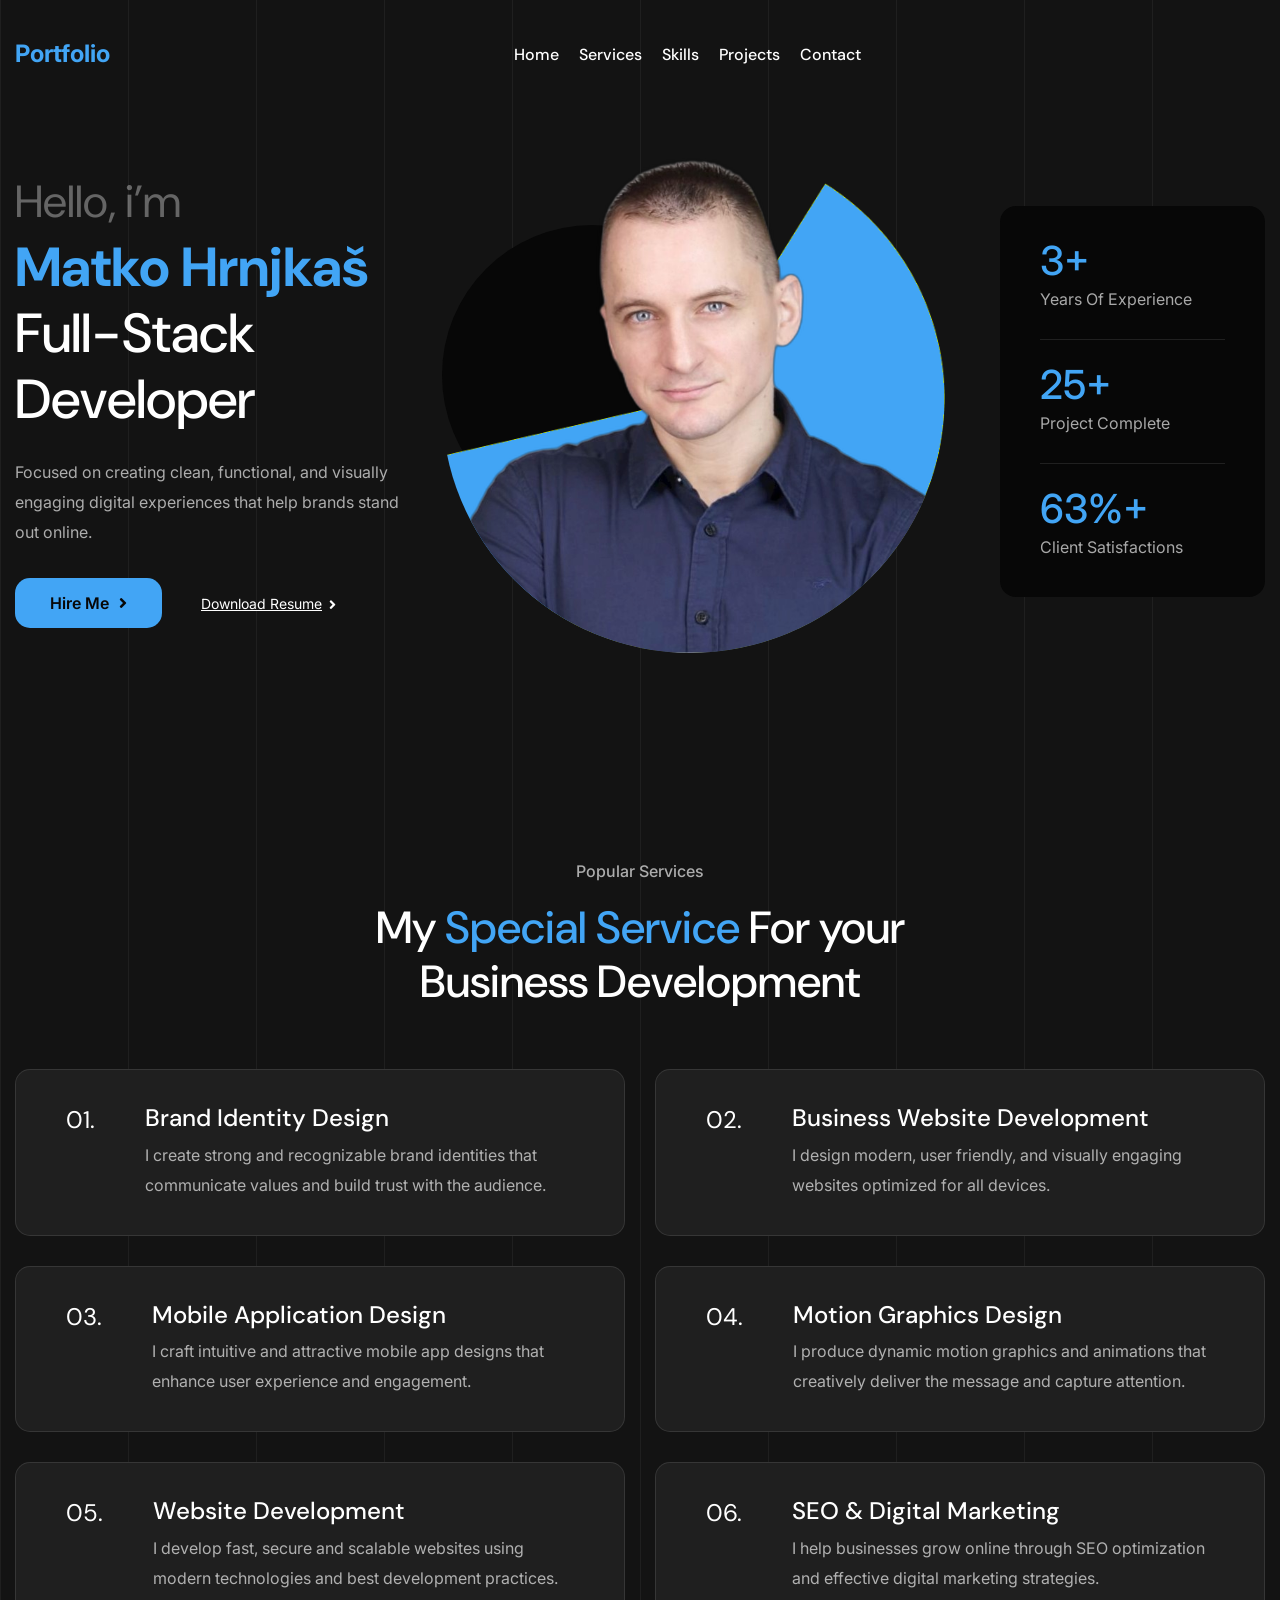
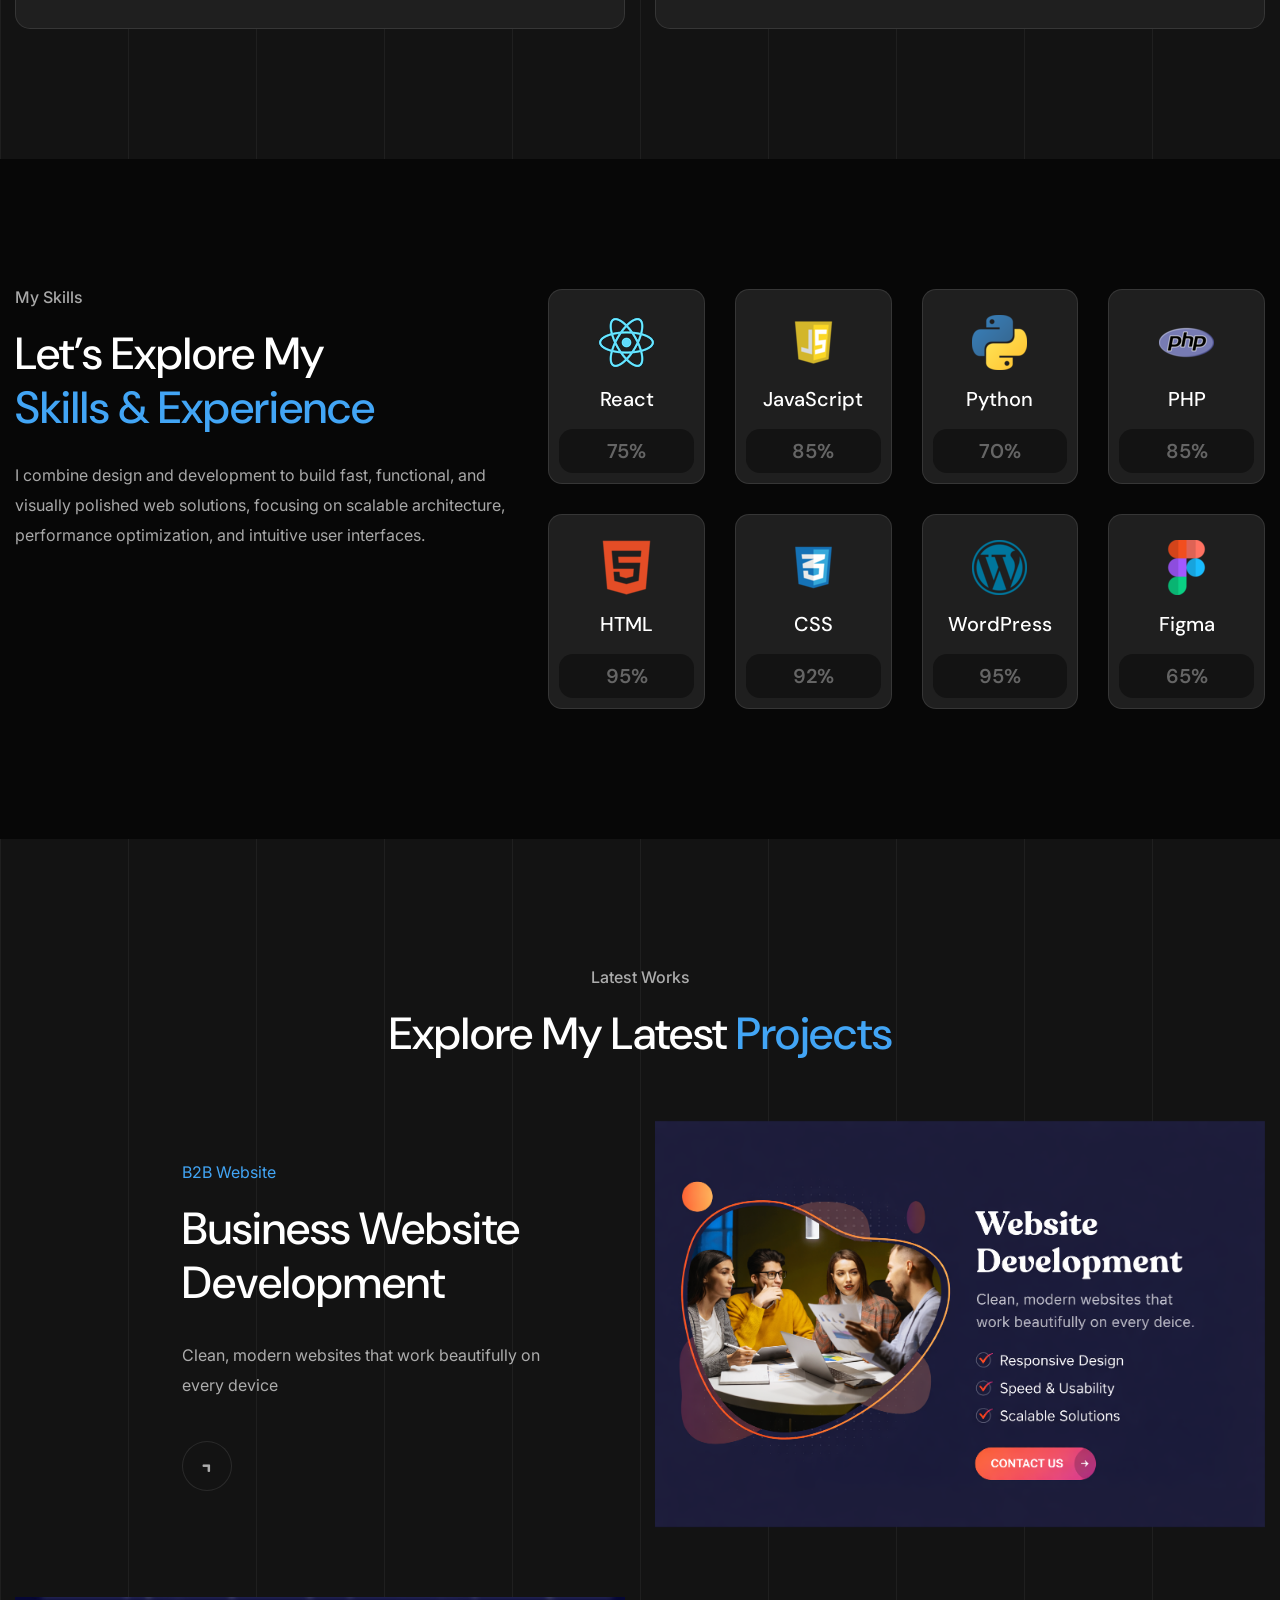
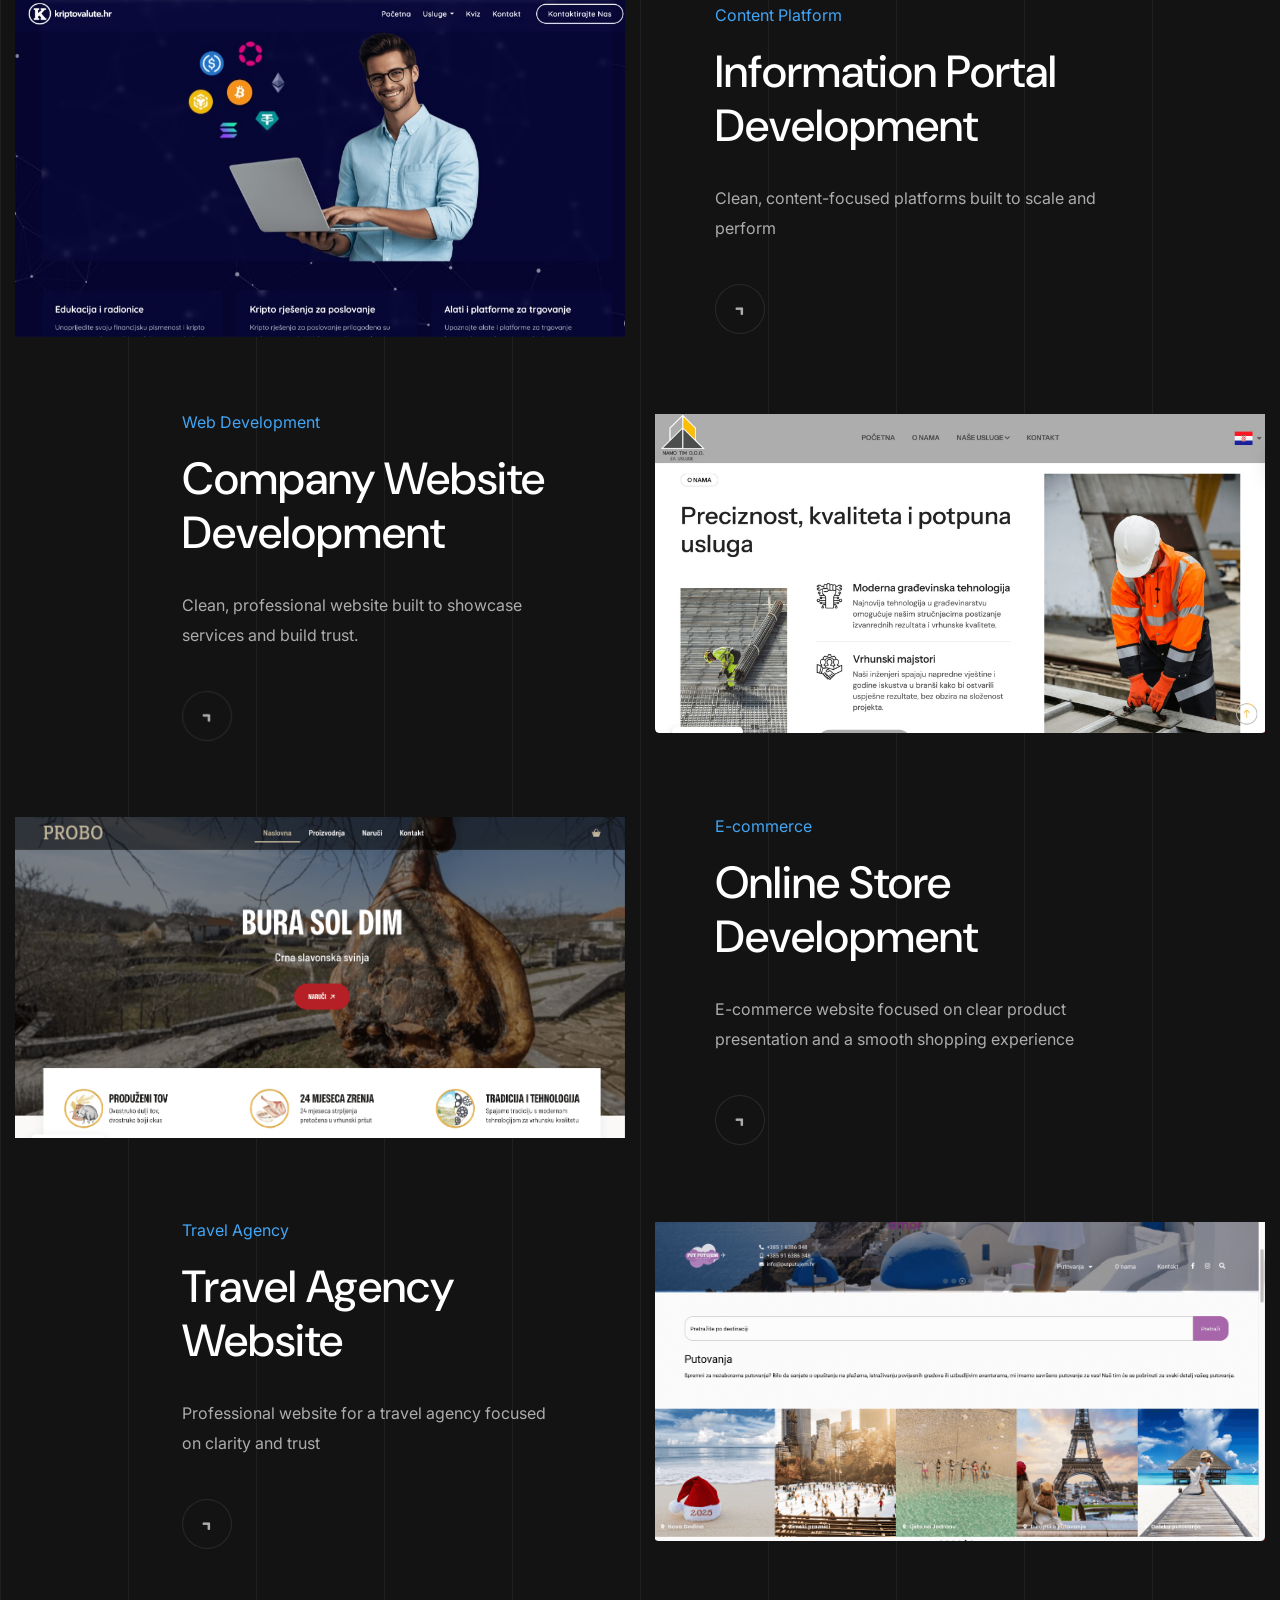
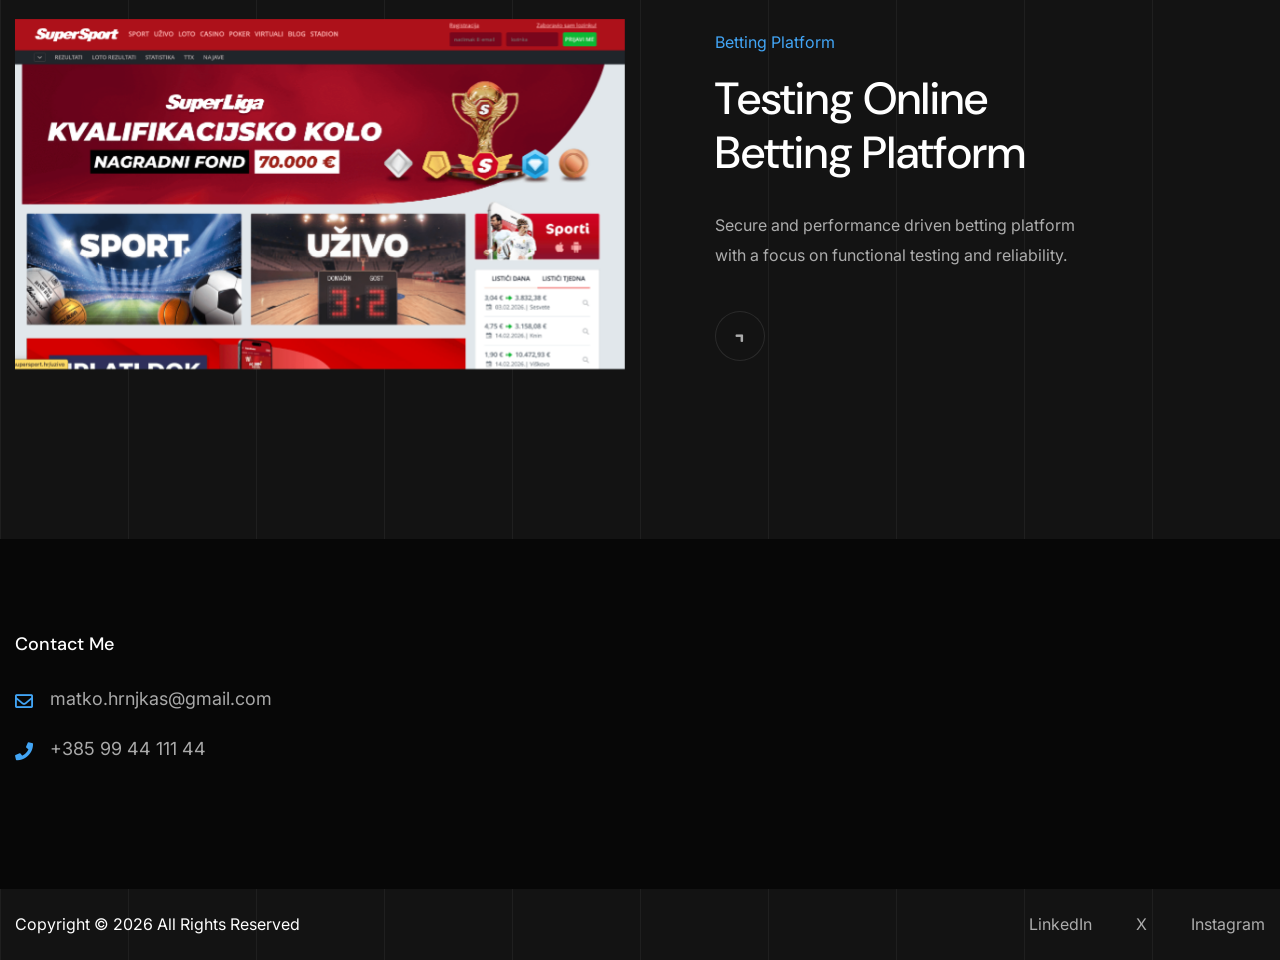
==== commit 1300b321: "Add English CV PDF and wire Download Resume link Made-with: Cursor" ====
--- a/index.html
+++ b/index.html
@@ -3,8 +3,8 @@
 <head>
     <meta charset="utf-8">
     <meta name="viewport" content="width=device-width, initial-scale=1">
-    <meta name="description" content="Matko Hrnjkaš - web designer i developer. Kreiranje web stranica, brand identiteta i digitalnih rješenja.">
-    <title>Matko Hrnjkaš - Web Designer</title>
+    <meta name="description" content="Matko Hrnjkaš - Full-Stack Developer. Kreiranje web stranica, brand identiteta i digitalnih rješenja.">
+    <title>Matko Hrnjkaš - Full-Stack Developer</title>
     <link rel="icon" href="assets/images/favicon.png" type="image/x-icon">
     <link rel="stylesheet" href="https://cdnjs.cloudflare.com/ajax/libs/font-awesome/5.15.4/css/all.min.css">
     <link rel="stylesheet" href="assets/css/bootstrap.min.css">
@@ -62,11 +62,11 @@
                     <div class="col-lg-4 col-sm-7">
                         <div class="hero-content rmb-55 wow fadeInUp delay-0-2s">
                             <span class="h2">Hello, i’m </span>
-                            <h1><b>Matko Hrnjkaš</b> web designer</h1>
+                            <h1><b>Matko Hrnjkaš</b> Full-Stack Developer</h1>
                             <p>Focused on creating clean, functional, and visually engaging digital experiences that help brands stand out online.</p>
                             <div class="hero-btns">
                                 <a href="mailto:matko.hrnjkas@gmail.com" class="theme-btn">Hire Me <i class="fas fa-angle-right"></i></a>
-                                <a href="mailto:matko.hrnjkas@gmail.com" class="read-more">Download Resume <i class="fas fa-angle-right"></i></a>
+                                <a href="assets/files/CV-Matko_Hrnjkas_EN.pdf" class="read-more" download="CV-Matko_Hrnjkas_EN.pdf">Download Resume <i class="fas fa-angle-right"></i></a>
                             </div>
                         </div>
                     </div>
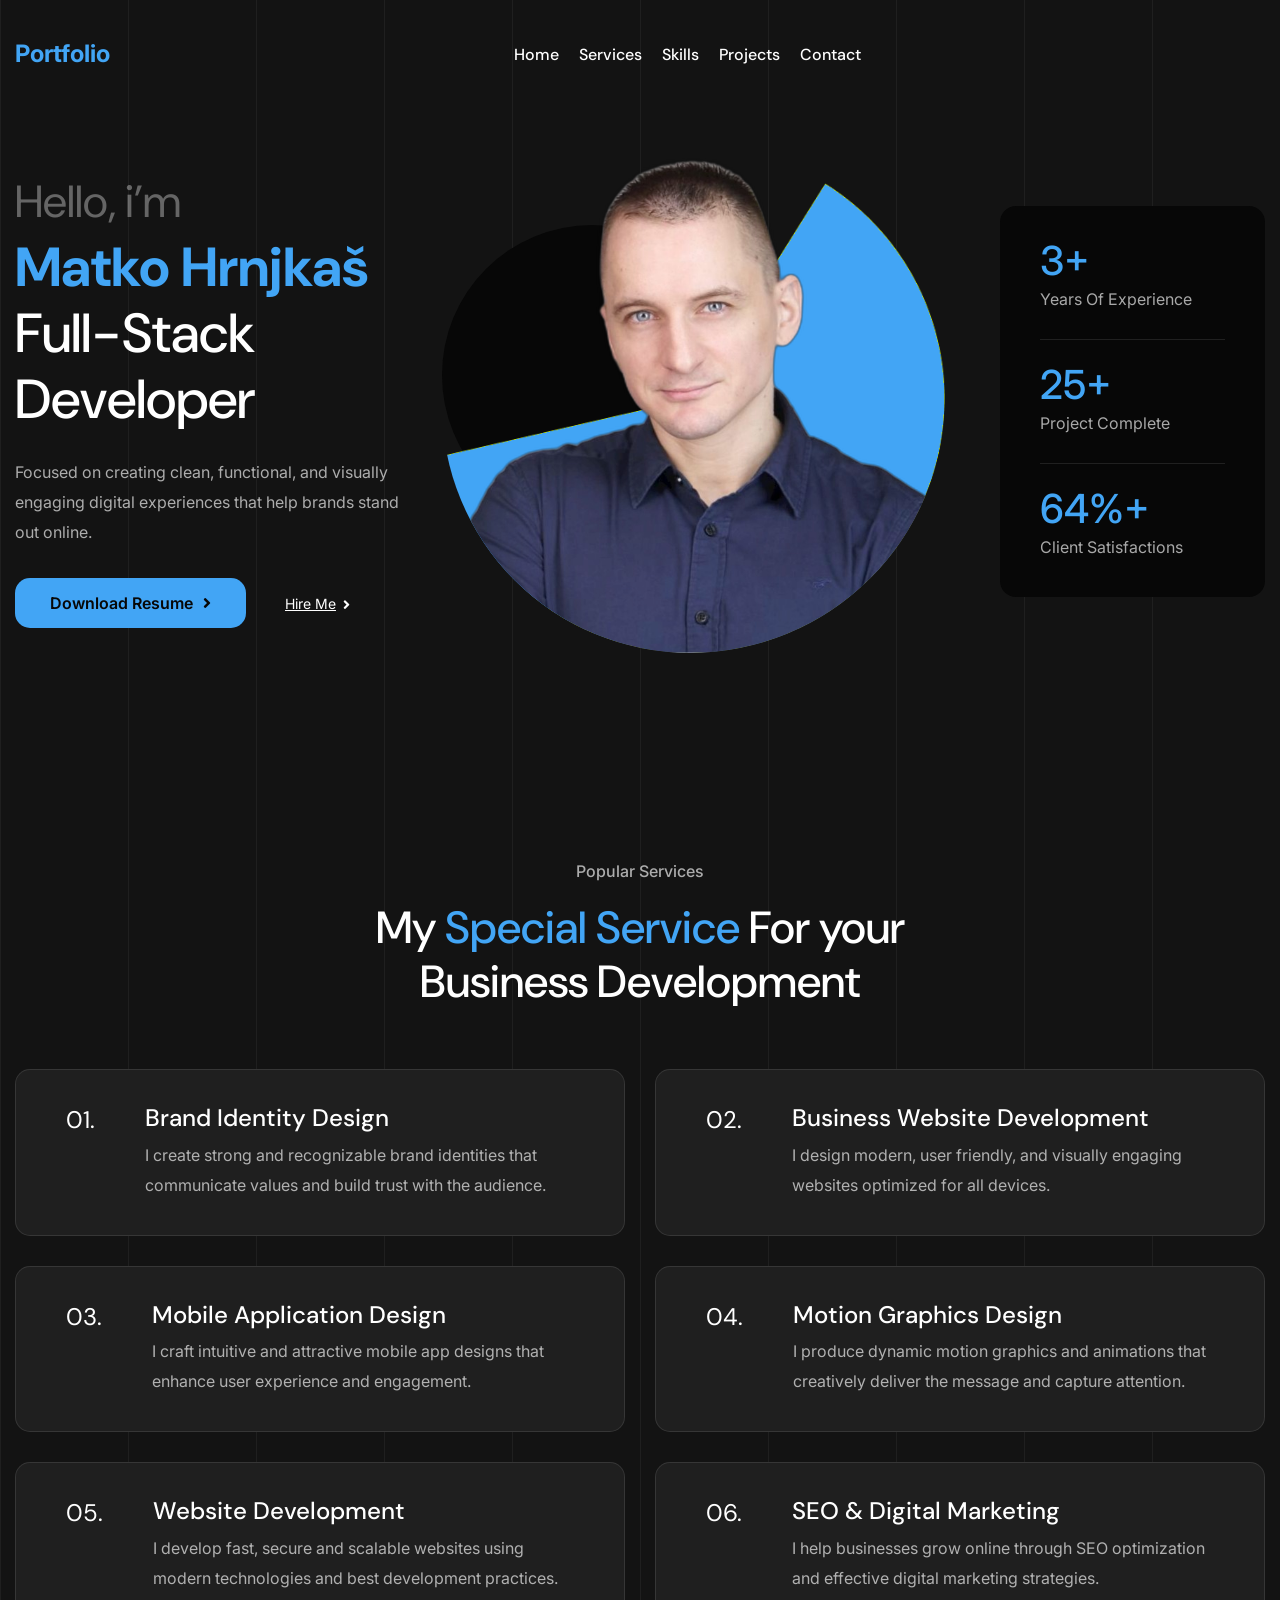
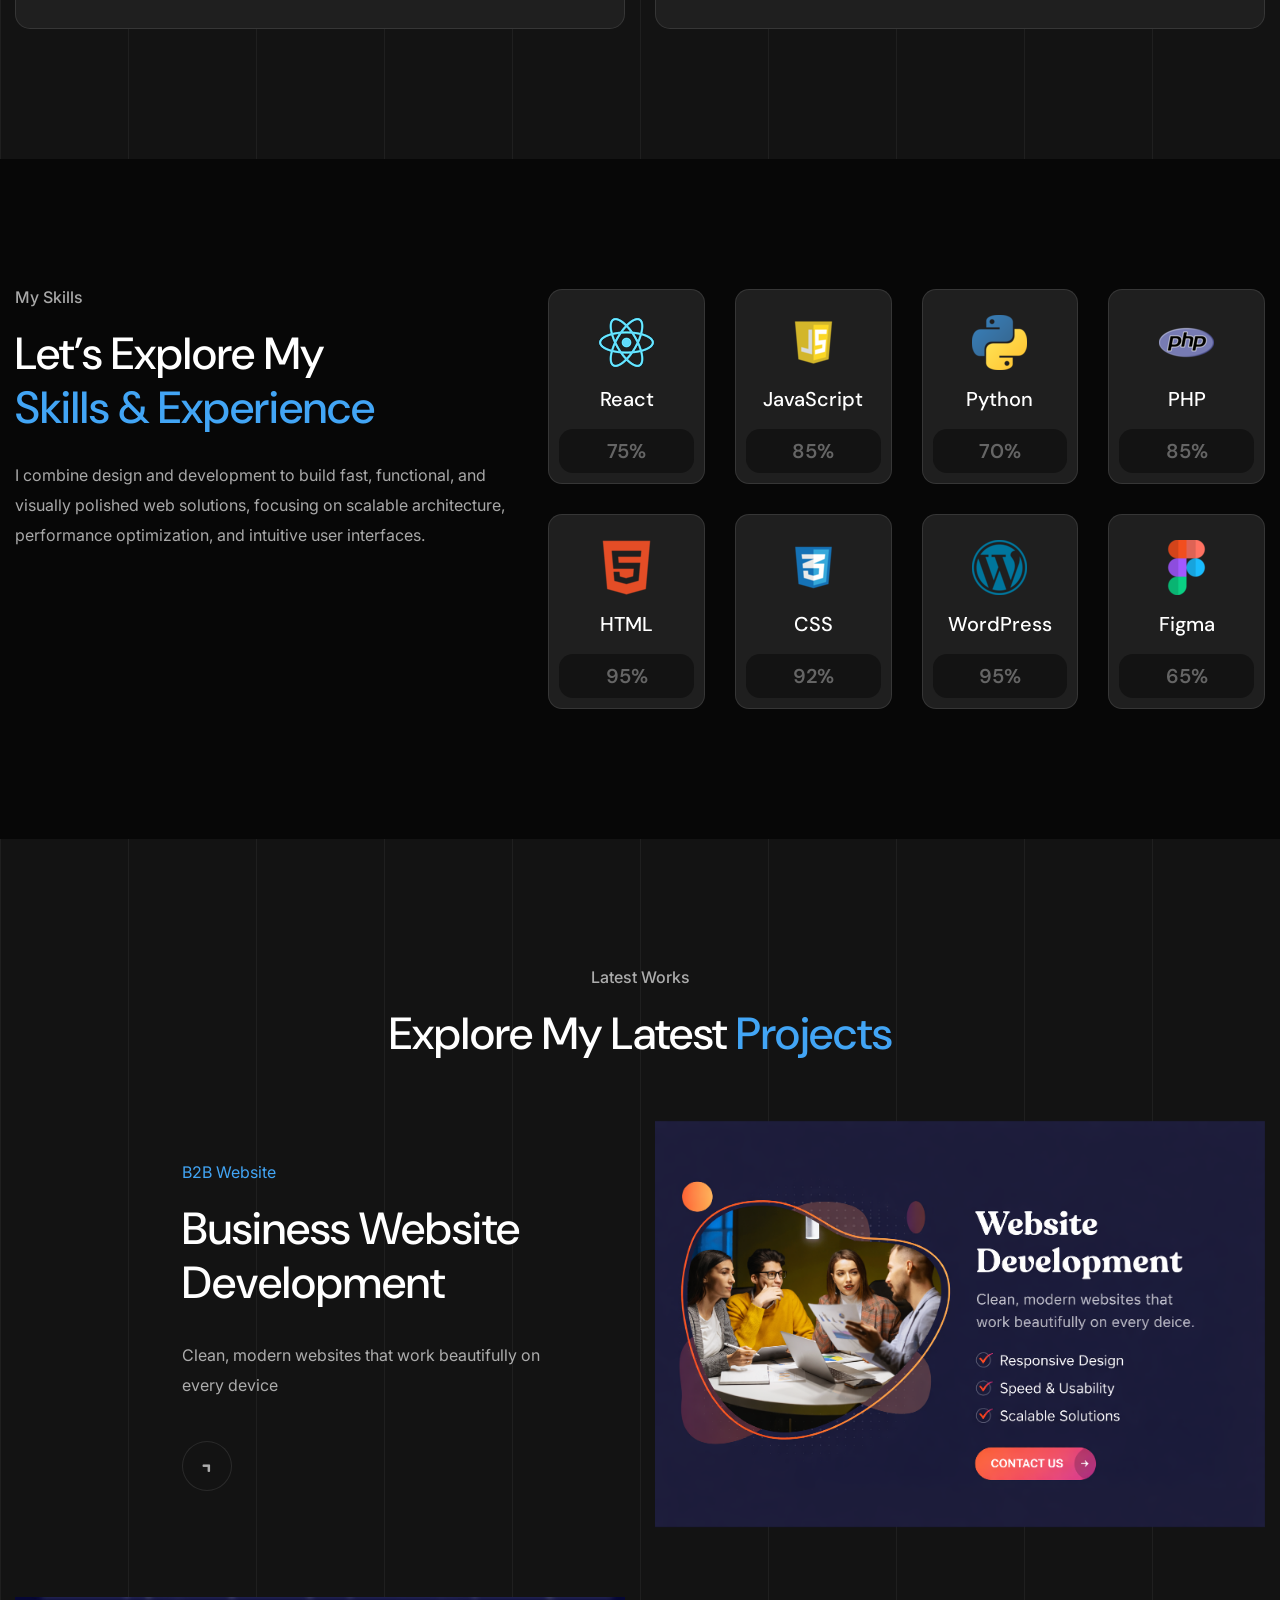
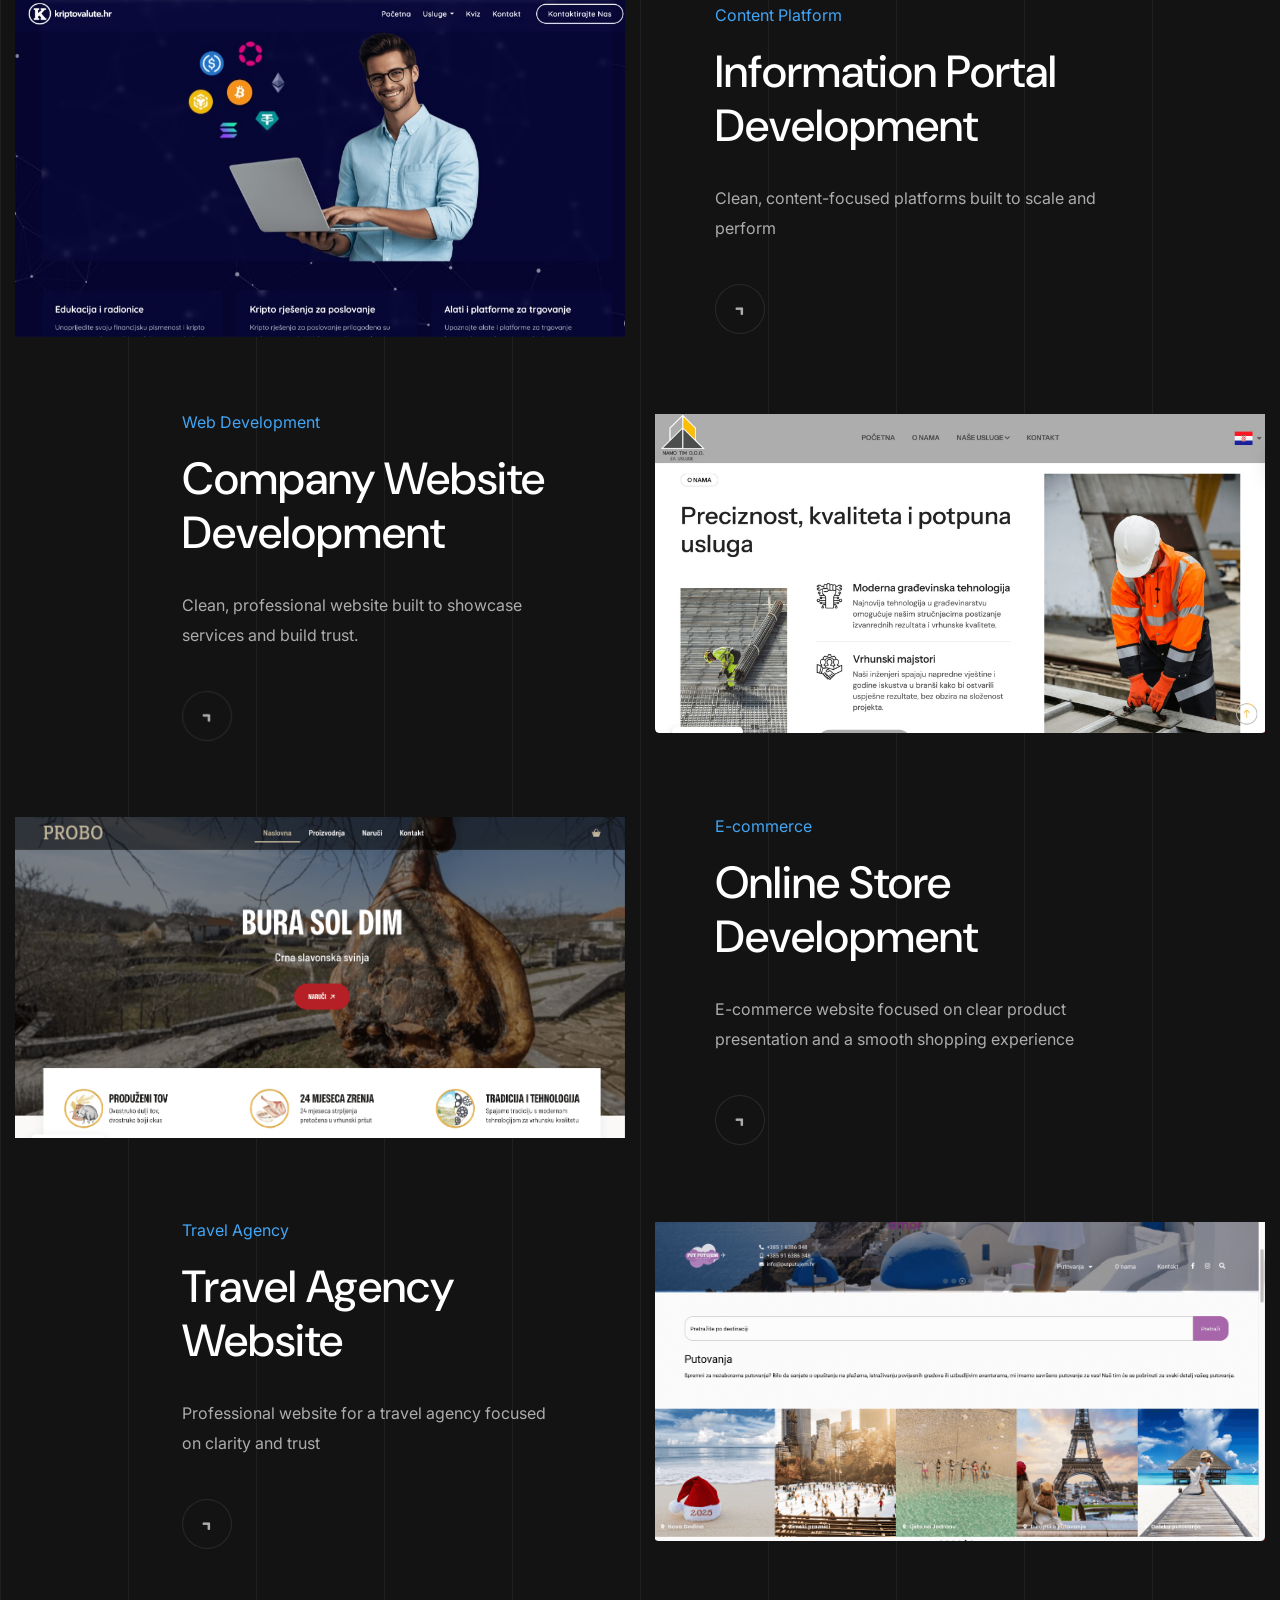
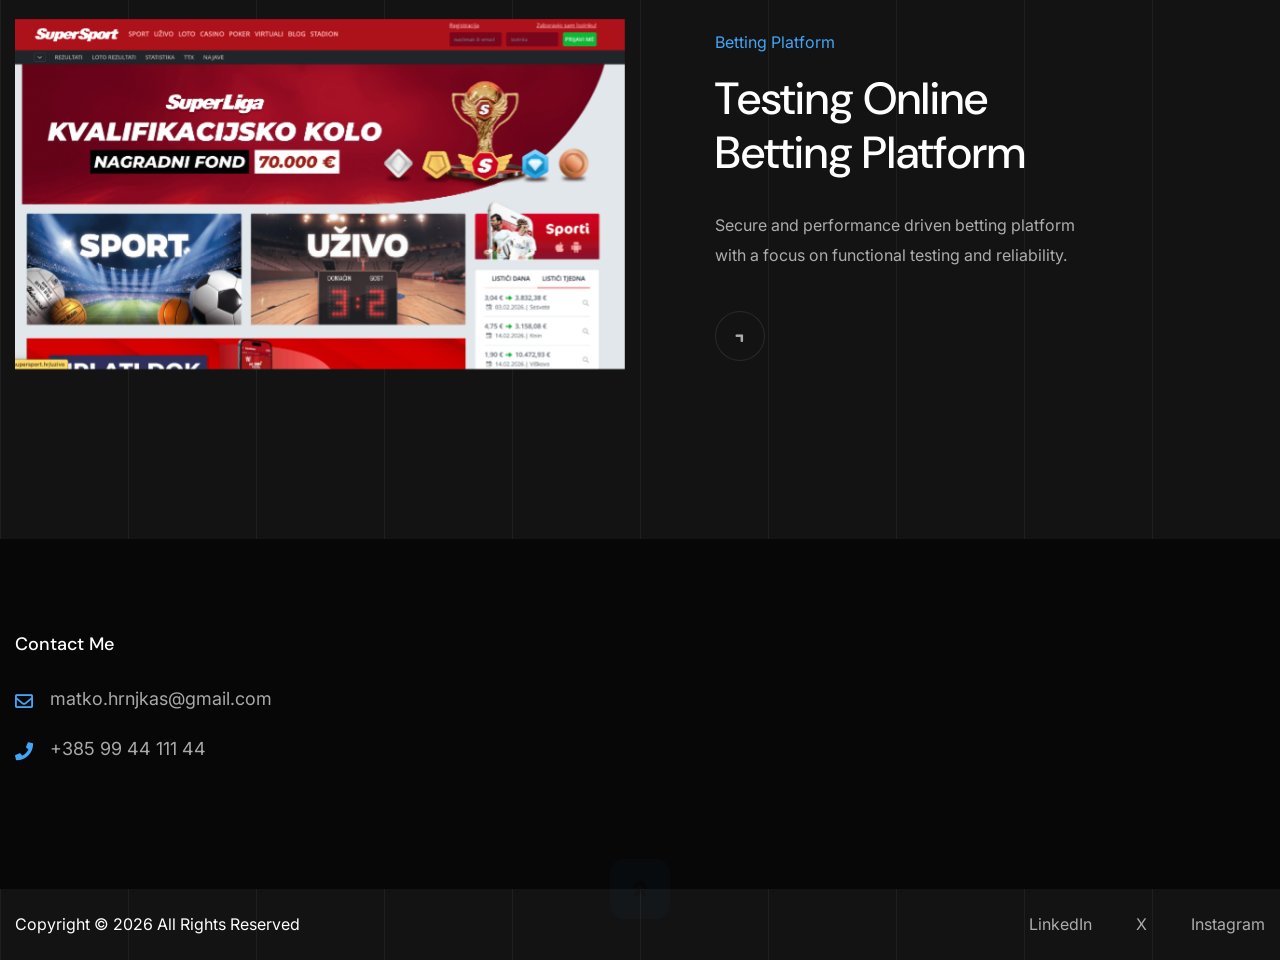
==== commit caac58fa: "Hero: primary button opens CV PDF; Hire Me as secondary mailto link Made-with: Cursor" ====
--- a/index.html
+++ b/index.html
@@ -65,8 +65,8 @@
                             <h1><b>Matko Hrnjkaš</b> Full-Stack Developer</h1>
                             <p>Focused on creating clean, functional, and visually engaging digital experiences that help brands stand out online.</p>
                             <div class="hero-btns">
-                                <a href="mailto:matko.hrnjkas@gmail.com" class="theme-btn">Hire Me <i class="fas fa-angle-right"></i></a>
-                                <a href="assets/files/CV-Matko_Hrnjkas_EN.pdf" class="read-more" download="CV-Matko_Hrnjkas_EN.pdf">Download Resume <i class="fas fa-angle-right"></i></a>
+                                <a href="assets/files/CV-Matko_Hrnjkas_EN.pdf" class="theme-btn" download="CV-Matko_Hrnjkas_EN.pdf" type="application/pdf">Download Resume <i class="fas fa-angle-right"></i></a>
+                                <a href="mailto:matko.hrnjkas@gmail.com" class="read-more">Hire Me <i class="fas fa-angle-right"></i></a>
                             </div>
                         </div>
                     </div>
